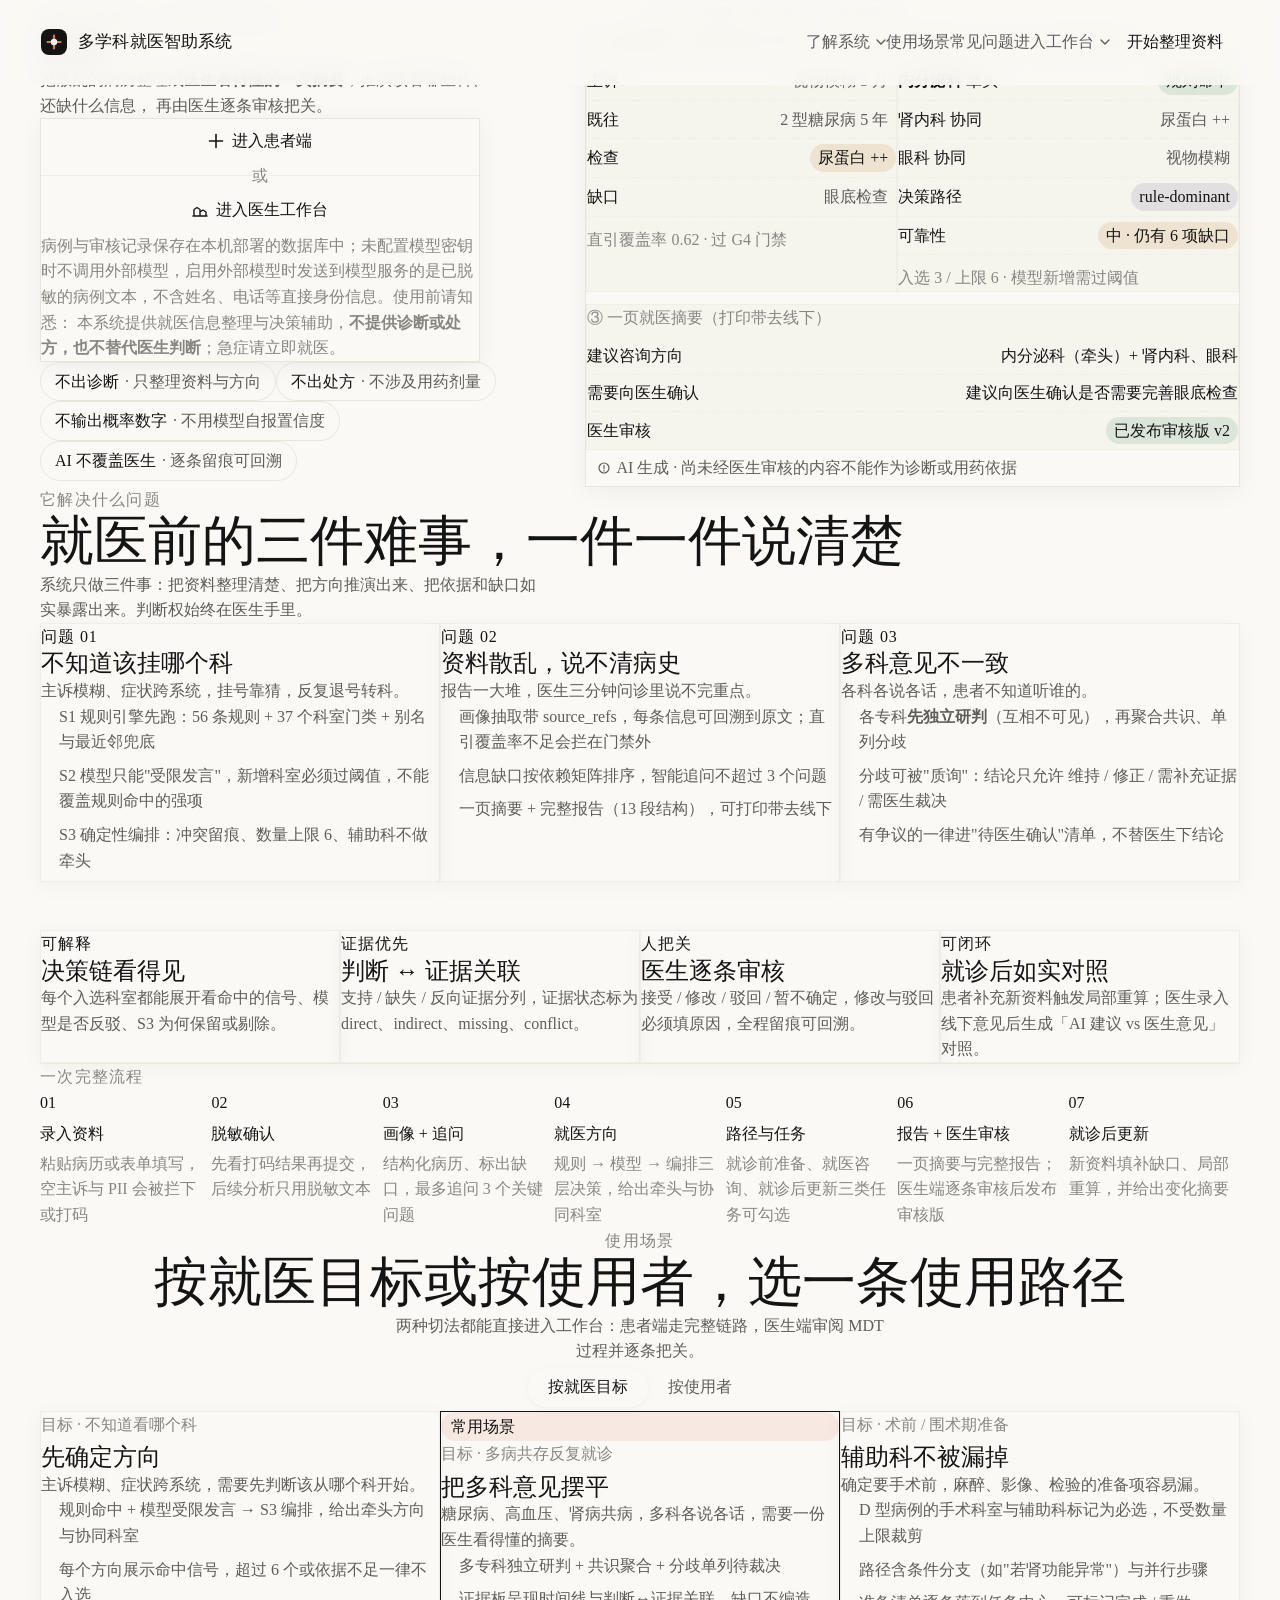
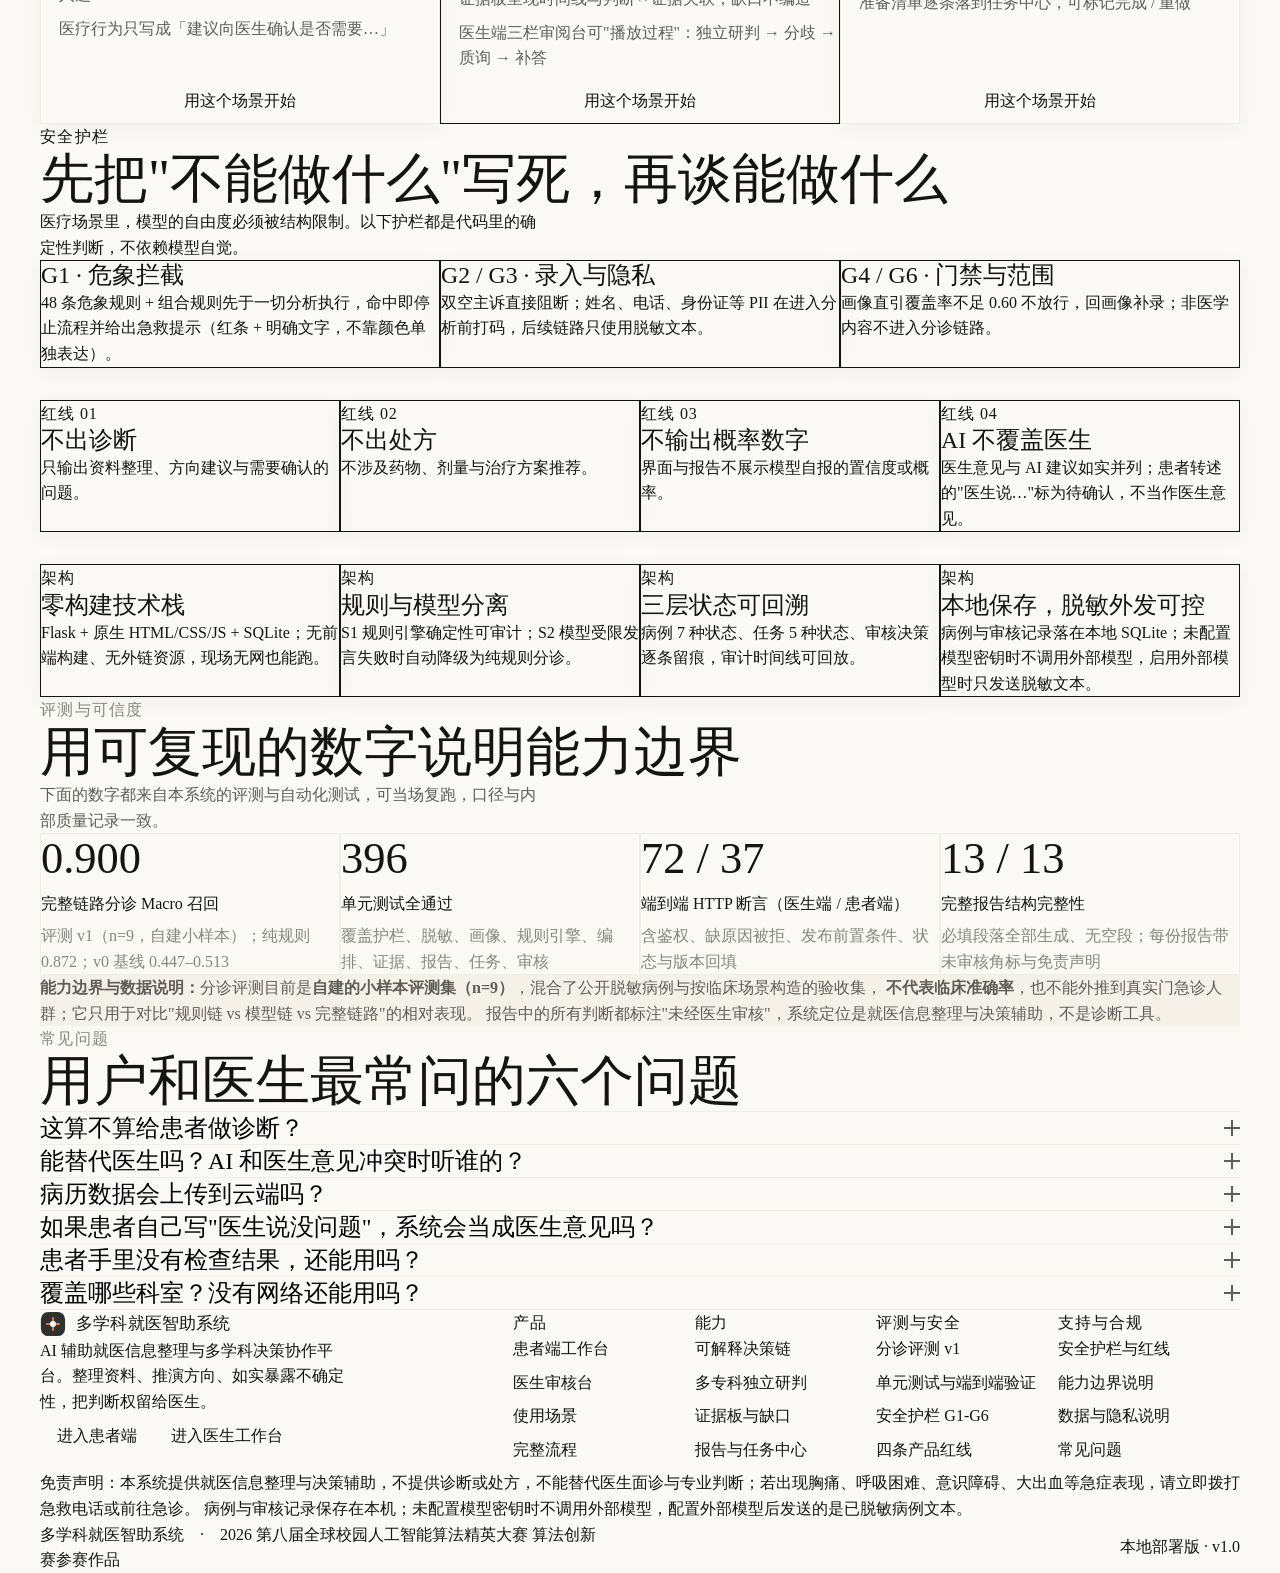
==== backend/templates/home.html @ 7f8d6c5e "feat: converge patient workflow and review UI" ====
<!DOCTYPE html>
<html lang="zh-CN">
<head>
<meta charset="UTF-8">
<meta name="viewport" content="width=device-width, initial-scale=1.0">
<title>多学科就医智助系统 · AI 辅助就医信息整理与多学科决策协作平台</title>
<meta name="description" content="把散乱的病历整理成医生看得懂的一页摘要，推演该看哪些科、还缺什么信息，最后由医生逐条把关。不出诊断、不出处方、不替代医生。">
<link rel="stylesheet" href="/static/css/tokens.css">
<style>
/* ============================================================
   设计 token —— 暖色编辑风（自有实现：字体为系统字体栈、插画为自绘 SVG、零外链资源）
   全部为 computed 值，禁止目测改色；颜色只允许从本表取用
   ============================================================ */
:root{
  /* 首页专用（落地页比工作台用更大的编辑式尺度） */
  --surface:#fff;
  --shadow-sm:0 2px 8px rgba(0,0,0,.04);
  --shadow-md:0 4px 20px rgba(0,0,0,.04);
  --shadow-lg:0 4px 16px rgba(0,0,0,.10);
  --whisper:0 4px 24px rgba(0,0,0,.05);
  --display-2:clamp(32px,22px + 2.5vw,56px);
  --headline-1:clamp(28px,24px + 1.6vw,48px);
  --headline-3:clamp(24px,22px + .7vw,34px);
  --headline-5:clamp(19px,18px + .45vw,24px);
  --nav-h:72px;
  /* 首页独有别名（页面自定义命名） */
  --bg:#faf9f5;
  --surface-2:#f5f4ed;
  --text:#141413;
  --text-2:#5e5d59;
  --text-3:#87867f;
  --border:#f0eee6;
  --border-strong:#e8e6dc;
  --container:1200px;
}

*,*::before,*::after{box-sizing:border-box;}
html{scroll-behavior:smooth;}
body{
  margin:0;background:var(--bg);color:var(--text);
  font-family:var(--font-sans);font-size:var(--body-2);line-height:1.6;
  -webkit-font-smoothing:antialiased;
}
@media (prefers-reduced-motion:reduce){
  html{scroll-behavior:auto;}
  *{animation-duration:.001ms !important;transition-duration:.001ms !important;}
}
a{color:inherit;text-decoration:none;}
h1,h2,h3,h4{font-family:var(--font-display);font-weight:500;margin:0;}
p{margin:0;}
ul{margin:0;padding:0;list-style:none;}
button{font-family:inherit;font-size:inherit;cursor:pointer;}
:focus-visible{outline:2px solid var(--focus-ring);outline-offset:2px;border-radius:var(--br-8);}
.skip{position:absolute;left:-9999px;top:0;background:var(--gray-000);padding:10px 16px;
      border-radius:0 0 var(--br-8) 0;z-index:200;}
.skip:focus{left:0;}
.container{max-width:var(--container);margin:0 auto;padding:0 var(--sp-24);}
.mono{font-family:var(--font-mono);font-variant-numeric:tabular-nums;}
.muted{color:var(--text-2);}
.tiny{font-size:var(--caption);color:var(--text-3);}
.sr{position:absolute;width:1px;height:1px;overflow:hidden;clip:rect(0 0 0 0);white-space:nowrap;}

/* ============================ 滚动揭示 ============================ */
.reveal > *{
  opacity:0;transform:translateY(10px);
  transition:opacity .75s var(--ease-out-power2),transform .75s var(--ease-out-power2);
  transition-delay:calc(var(--reveal-index,0) * .1s);
}
.reveal.revealed > *{opacity:1;transform:none;}
@media (prefers-reduced-motion:reduce){
  .reveal > *{opacity:1;transform:none;transition:none;}
}

/* ============================ 顶栏（固定） ============================ */
.nav{
  position:fixed;top:0;left:0;right:0;z-index:100;
  background:rgba(250,249,245,.92);backdrop-filter:saturate(180%) blur(12px);
  border-bottom:1px solid transparent;transition:border-color .2s,box-shadow .2s;
  animation:navIn 1s var(--ease-out-power2) both;
}
@keyframes navIn{from{opacity:0;transform:translateY(-20px);}to{opacity:1;transform:none;}}
.nav.scrolled{border-bottom-color:var(--border);box-shadow:var(--shadow-sm);}
@media (prefers-reduced-motion:reduce){.nav{animation:none;}}
.nav-inner{display:flex;align-items:center;justify-content:space-between;height:var(--nav-h);gap:var(--sp-24);}
@media (min-width:1200px){:root{--nav-h:84px;}}
.brand{display:flex;align-items:center;gap:10px;flex:0 0 auto;}
.brand svg{display:block;}
.brand .name{font-family:var(--font-display);font-weight:500;font-size:17px;letter-spacing:.01em;white-space:nowrap;}
.nav-right{display:flex;align-items:center;gap:var(--sp-24);}
.nav-links{display:none;align-items:center;gap:var(--sp-24);}
@media (min-width:1000px){.nav-links{display:flex;}}
.nav-link{font-size:var(--body-3);color:var(--text-2);padding:6px 0;background:none;border:0;}
.nav-link:hover{color:var(--text);}
.dd{position:relative;}
.dd-trigger{display:inline-flex;align-items:center;gap:6px;}
.dd-trigger .caret{transition:transform .2s var(--ease-out-power2);}
.dd.open .dd-trigger .caret{transform:rotate(180deg);}
.dd-panel{
  position:absolute;top:calc(100% + 10px);left:50%;translate:-50% 0;
  min-width:320px;background:var(--gray-000);border:1px solid var(--border-strong);
  border-radius:var(--br-16);box-shadow:var(--whisper);padding:var(--sp-16);
  opacity:0;visibility:hidden;transform:translateY(-6px);
  transition:opacity .18s var(--ease-out-power2),transform .18s var(--ease-out-power2),visibility .18s;
}
.dd.open .dd-panel{opacity:1;visibility:visible;transform:none;}
.dd-panel .grp-title{font-size:var(--label);letter-spacing:.06em;text-transform:uppercase;
                     color:var(--text-3);margin-bottom:8px;font-family:var(--font-sans);}
.dd-panel .cols{display:grid;grid-template-columns:1fr;gap:2px;}
.dd-panel a{display:block;padding:8px 10px;border-radius:var(--br-8);font-size:var(--body-3);color:var(--text);}
.dd-panel a:hover{background:var(--gray-100);}
.dd-panel a span{display:block;font-size:var(--caption);color:var(--text-3);margin-top:2px;}
.dd-sep{height:1px;background:var(--border);margin:var(--sp-12) 0;}
.nav-cta{display:none;}
@media (min-width:720px){.nav-cta{display:inline-flex;}}
.burger{display:inline-flex;flex-direction:column;justify-content:center;gap:5px;width:40px;height:40px;
        border:1px solid var(--border-strong);border-radius:var(--br-8);background:var(--gray-000);padding:0 9px;}
@media (min-width:1000px){.burger{display:none;}}
.burger i{display:block;height:1.5px;background:var(--text);border-radius:2px;transition:transform .25s var(--ease-out-power2),opacity .2s;}
.burger[aria-expanded="true"] i:nth-child(1){transform:translateY(6.5px) rotate(45deg);}
.burger[aria-expanded="true"] i:nth-child(2){opacity:0;}
.burger[aria-expanded="true"] i:nth-child(3){transform:translateY(-6.5px) rotate(-45deg);}
.mobile-panel{display:none;background:var(--gray-000);border-bottom:1px solid var(--border-strong);}
.mobile-panel.open{display:block;}
@media (min-width:1000px){.mobile-panel.open{display:none;}}
.mobile-panel .container{padding-top:var(--sp-16);padding-bottom:var(--sp-24);}
.mobile-panel a{display:block;padding:10px 0;border-bottom:1px solid var(--border);font-size:var(--body-3);}
.mobile-panel .banner-note{margin-top:var(--sp-16);}

/* ============================ 按钮 ============================ */
.btn{
  display:inline-flex;align-items:center;justify-content:center;gap:8px;
  min-height:44px;padding:8px 16px;border-radius:var(--br-12);
  border:1px solid transparent;font-size:var(--body-3);font-weight:500;
  transition:background .16s,border-color .16s,transform .16s var(--ease-out-power2);
}
.btn:active{transform:translateY(1px);}
.btn-clay{background:var(--clay);color:var(--gray-050);box-shadow:0 0 0 0 var(--clay),0 0 0 1px var(--clay);}
.btn-clay:hover{background:var(--clay-hover);}
.btn-sand{background:var(--gray-200);color:var(--gray-650);box-shadow:0 0 0 1px var(--gray-300);}
.btn-sand:hover{background:var(--gray-250);}
.btn-white{background:var(--gray-000);color:var(--text);box-shadow:0 0 0 1px var(--gray-300);}
.btn-white:hover{background:var(--gray-100);}
.btn-ghost{background:transparent;color:var(--text-2);border-color:var(--border-strong);}
.btn-ghost:hover{color:var(--text);border-color:var(--gray-300);}
.btn-dark{background:var(--gray-750);color:var(--gray-050);}
.btn-dark:hover{background:var(--gray-700);}
.btn-block{width:100%;}
.btn .ico{width:16px;height:16px;flex:0 0 16px;}

/* ============================ 区块骨架 ============================ */
.section{padding-block:var(--sp-96);}
.section:first-of-type{padding-top:calc(var(--nav-h) + var(--sp-96));}
.section-head{max-width:var(--container);margin:0 auto var(--sp-40);}
.eyebrow{font-family:var(--font-mono);font-size:var(--label);letter-spacing:.08em;
         text-transform:uppercase;color:var(--text-3);margin-bottom:var(--sp-12);}
.h2{font-size:var(--display-2);line-height:1.1;}
.lede{font-size:var(--body-1);color:var(--text-2);max-width:62ch;margin-top:var(--sp-16);}
.theme-dark{background:var(--gray-950);color:var(--gray-050);}
.theme-dark .muted,.theme-dark .lede{color:var(--gray-400);}
.theme-dark .tiny{color:var(--gray-500);}
.theme-dark .eyebrow{color:var(--gray-500);}

/* ============================ Hero ============================ */
.hero{display:grid;gap:var(--sp-48);align-items:center;}
@media (min-width:1000px){.hero{grid-template-columns:minmax(0,5fr) minmax(0,6fr);gap:var(--sp-64);}}
.hero h1{font-size:var(--display-1);line-height:1.1;letter-spacing:-.01em;}
.hero .sub{font-size:var(--body-1);color:var(--text-2);margin-top:var(--sp-24);max-width:56ch;}
.hero-form{margin-top:var(--sp-32);background:var(--gray-000);border:1px solid var(--border-strong);
           border-radius:var(--br-24);padding:var(--sp-24);box-shadow:var(--whisper);max-width:440px;}
.hero-form .or{display:flex;align-items:center;gap:var(--sp-12);color:var(--text-3);
               font-size:var(--caption);margin:var(--sp-12) 0;}
.hero-form .or::before,.hero-form .or::after{content:"";height:1px;background:var(--border);flex:1;}
.hero-form .form-row{display:none;margin-top:var(--sp-12);}
.hero-form .form-row.open{display:block;}
.hero-form .form-row input{
  width:100%;min-height:44px;padding:8px 12px;border:1px solid var(--border-strong);
  border-radius:var(--br-12);font-family:inherit;font-size:var(--body-3);
  background:var(--gray-000);color:var(--text);margin-bottom:8px;
}
.legal{font-size:var(--micro);color:var(--text-3);margin-top:var(--sp-12);line-height:1.6;}
.msg{font-size:var(--caption);margin-top:var(--sp-8);display:none;}
.msg.show{display:block;}
.msg.err{color:var(--danger);}
.msg.ok{color:var(--ok);}
/* Hero 右侧：产品界面预览（自绘，非截图；结构对齐真实界面） */
.preview{
  background:var(--gray-000);border:1px solid var(--border-strong);border-radius:var(--br-32);
  padding:var(--sp-16);box-shadow:var(--whisper);overflow:hidden;
}
.preview .chrome{display:flex;align-items:center;gap:8px;padding-bottom:var(--sp-12);
                 border-bottom:1px solid var(--border);}
.preview .dot{width:9px;height:9px;border-radius:50%;background:var(--gray-200);}
.preview .chrome .t{margin-left:8px;font-size:var(--micro);color:var(--text-3);}
.preview .stage{display:grid;gap:var(--sp-12);padding-top:var(--sp-12);}
@media (min-width:560px){.preview .stage{grid-template-columns:1fr 1.1fr;}}
.pv-card{background:var(--surface-2);border:1px solid var(--border);border-radius:var(--br-12);padding:var(--sp-12);}
.pv-card .ct{font-size:var(--caption);color:var(--text-3);margin-bottom:8px;}
.pv-row{display:flex;align-items:center;justify-content:space-between;gap:8px;
        font-size:var(--caption);padding:5px 0;border-bottom:1px dashed var(--border);}
.pv-row:last-child{border-bottom:0;}
.chip{display:inline-block;padding:1px 8px;border-radius:999px;font-size:var(--micro);
      background:var(--gray-150);color:var(--text-2);white-space:nowrap;}
.chip.ok{background:rgba(46,125,79,.12);color:var(--ok);}
.chip.warn{background:rgba(183,121,31,.14);color:var(--warn);}
.chip.danger{background:rgba(179,64,46,.12);color:var(--danger);}
.chip.info{background:rgba(91,75,138,.12);color:var(--info);}
.chip.clay{background:rgba(217,119,87,.16);color:var(--clay-dark);}
.badge-ai{display:inline-flex;align-items:center;gap:6px;margin-top:var(--sp-12);
          padding:5px 12px;border-radius:999px;background:var(--gray-150);
          color:var(--text-2);font-size:var(--micro);}
/* 信任条 */
.trustbar{margin-top:var(--sp-40);display:flex;flex-wrap:wrap;gap:var(--sp-12);}
.trustbar span{display:inline-flex;align-items:center;gap:6px;font-size:var(--caption);
               color:var(--text-2);background:var(--gray-000);border:1px solid var(--border-strong);
               border-radius:999px;padding:6px 14px;}
.trustbar b{font-weight:500;color:var(--text);}

/* ============================ 卡片网格 ============================ */
.grid{display:grid;gap:var(--sp-16);}
.grid-3{grid-template-columns:1fr;}
.grid-4{grid-template-columns:1fr;}
@media (min-width:768px){.grid-3{grid-template-columns:repeat(3,1fr);}.grid-4{grid-template-columns:repeat(2,1fr);}}
@media (min-width:1100px){.grid-4{grid-template-columns:repeat(4,1fr);}}
.card{background:var(--gray-000);border:1px solid var(--border);border-radius:var(--br-16);
      padding:var(--sp-24);box-shadow:var(--shadow-md);}
.card h3{font-size:var(--headline-5);line-height:1.2;margin-bottom:var(--sp-12);}
.card .kicker{font-family:var(--font-mono);font-size:var(--micro);letter-spacing:.06em;
              color:var(--clay-dark);text-transform:uppercase;margin-bottom:var(--sp-12);}
.card p{color:var(--text-2);font-size:var(--body-3);}
.card .list{margin-top:var(--sp-16);}
.card .list li{position:relative;padding-left:18px;font-size:var(--body-3);color:var(--text-2);margin-bottom:8px;}
.card .list li::before{content:"";position:absolute;left:2px;top:9px;width:5px;height:5px;
                       border-radius:50%;background:var(--gray-400);}
.check li::before{background:var(--ok) !important;}
.theme-dark .card{background:var(--gray-750);border-color:var(--gray-750);color:var(--gray-050);}
.theme-dark .card p,.theme-dark .card .list li{color:var(--gray-400);}
.theme-dark .card h3{color:var(--gray-050);}

/* ============================ 流程条 ============================ */
.flow{margin-top:var(--sp-48);border-top:1px solid var(--border);padding-top:var(--sp-32);}
.flow-line{display:grid;gap:var(--sp-16);grid-template-columns:1fr;}
@media (min-width:768px){.flow-line{grid-template-columns:repeat(4,1fr);}}
@media (min-width:1100px){.flow-line{grid-template-columns:repeat(7,1fr);}}
.flow-step .n{font-family:var(--font-mono);font-size:var(--micro);color:var(--clay-dark);}
.flow-step .t{font-size:var(--body-3);font-weight:500;margin:6px 0 4px;}
.flow-step .d{font-size:var(--caption);color:var(--text-3);}

/* ============================ 标签页 + 卡片（对应套餐区） ============================ */
.tabs-wrap{display:flex;justify-content:center;margin-bottom:var(--sp-32);}
.tablist{position:relative;display:inline-flex;background:var(--gray-150);border-radius:999px;padding:4px;}
.tablist .indicator{
  position:absolute;top:4px;bottom:4px;left:0;width:0;border-radius:999px;background:var(--gray-000);
  box-shadow:var(--shadow-sm);transition:transform .28s var(--ease-out-power2),width .28s var(--ease-out-power2);
  transform:translateX(var(--indicator-x,0));
}
.tablist button{position:relative;z-index:1;border:0;background:transparent;color:var(--text-2);
                padding:9px 20px;border-radius:999px;font-size:var(--body-3);}
.tablist button[aria-selected="true"]{color:var(--text);font-weight:500;}
.tabpanel{display:none;}
.tabpanel.active{display:block;animation:fadeUp .4s var(--ease-out-power2) both;}
@keyframes fadeUp{from{opacity:0;transform:translateY(8px);}to{opacity:1;transform:none;}}
.scene-card{display:flex;flex-direction:column;height:100%;}
.scene-card .who{font-family:var(--font-mono);font-size:var(--micro);color:var(--text-3);margin-bottom:6px;}
.scene-card .pitch{font-size:var(--body-3);color:var(--text-2);margin-bottom:var(--sp-16);}
.scene-card.featured{border-color:var(--clay);box-shadow:0 0 0 1px var(--clay),var(--shadow-md);}
.scene-card .flag{display:inline-block;font-size:var(--micro);color:var(--clay-dark);
                  background:rgba(217,119,87,.12);border-radius:999px;padding:2px 10px;margin-bottom:var(--sp-12);}
.scene-card .cta{margin-top:auto;padding-top:var(--sp-20);}

/* ============================ 评测数字 ============================ */
.metric{background:var(--gray-000);border:1px solid var(--border);border-radius:var(--br-16);
        padding:var(--sp-24);}
.metric .v{font-family:var(--font-display);font-size:var(--headline-1);line-height:1.1;}
.metric .k{font-size:var(--body-3);margin-top:8px;}
.metric .s{font-size:var(--caption);color:var(--text-3);margin-top:6px;}
.honest{margin-top:var(--sp-24);border-left:3px solid var(--warn);background:rgba(183,121,31,.06);
        padding:var(--sp-16);border-radius:0 var(--br-8) var(--br-8) 0;font-size:var(--caption);color:var(--text-2);}

/* ============================ FAQ ============================ */
.faq{max-width:var(--container);margin:0 auto;border-top:1px solid var(--border);}
.faq-item{border-bottom:1px solid var(--border);}
.faq-trigger{width:100%;display:flex;align-items:center;justify-content:space-between;gap:var(--sp-16);
             background:transparent;border:0;padding:var(--sp-24) 0;text-align:left;}
.faq-trigger h3{font-size:var(--headline-5);}
.faq-trigger .plus{position:relative;width:16px;height:16px;flex:0 0 16px;}
.faq-trigger .plus::before,.faq-trigger .plus::after{content:"";position:absolute;background:var(--text-2);
             transition:transform .25s var(--ease-out-power2),opacity .2s;}
.faq-trigger .plus::before{left:0;right:0;top:7px;height:1.5px;}
.faq-trigger .plus::after{top:0;bottom:0;left:7px;width:1.5px;}
.faq-item.open .plus::after{transform:scaleY(0);opacity:0;}
.faq-content{max-width:74ch;color:var(--text-2);font-size:var(--body-3);
             padding-bottom:var(--sp-24);}
.faq-content p+p{margin-top:var(--sp-12);}

/* ============================ 页脚 ============================ */
.footer{background:var(--gray-950);color:var(--gray-050);padding-block:var(--sp-64) var(--sp-32);}
.footer .top{display:grid;gap:var(--sp-32);}
@media (min-width:900px){.footer .top{grid-template-columns:1.3fr 2fr;gap:var(--sp-64);}}
.footer .brand .name{color:var(--gray-050);}
.footer .tagline{color:var(--gray-400);font-size:var(--body-3);margin-top:var(--sp-16);max-width:40ch;}
.footer .enter{display:flex;gap:var(--sp-12);flex-wrap:wrap;margin-top:var(--sp-24);}
.footer .cols{display:grid;gap:var(--sp-24);grid-template-columns:1fr 1fr;}
@media (min-width:700px){.footer .cols{grid-template-columns:repeat(4,1fr);}}
.footer h4{font-family:var(--font-sans);font-size:var(--label);letter-spacing:.06em;text-transform:uppercase;
           color:var(--gray-500);font-weight:500;margin-bottom:var(--sp-12);}
.footer li{margin-bottom:8px;}
.footer li a,.footer li span{font-size:var(--caption);color:var(--gray-400);}
.footer li a:hover{color:var(--gray-050);}
.footer .bottom{margin-top:var(--sp-48);padding-top:var(--sp-24);border-top:1px solid var(--gray-750);
                display:flex;flex-wrap:wrap;gap:var(--sp-16);justify-content:space-between;align-items:center;}
.footer .bottom p{font-size:var(--micro);color:var(--gray-500);max-width:70ch;}
.footer .legal-line{margin-top:var(--sp-12);font-size:var(--micro);color:var(--gray-500);}
</style>
</head>
<body>

<a class="skip" href="#main">跳转到主要内容</a>

<!-- ===================== 顶栏 ===================== -->
<header class="nav" id="nav">
  <div class="container nav-inner">
    <a class="brand" href="#homeHero" aria-label="多学科就医智助系统 首页">
      <svg width="28" height="28" viewBox="0 0 28 28" aria-hidden="true">
        <rect x="1" y="1" width="26" height="26" rx="8" fill="#141413"/>
        <path d="M14 7.5v13M7.5 14h13" stroke="#d97757" stroke-width="2.2" stroke-linecap="round"/>
        <circle cx="14" cy="14" r="3.2" fill="#faf9f5"/>
      </svg>
      <span class="name">多学科就医智助系统</span>
    </a>

    <nav class="nav-right" aria-label="主导航">
      <div class="nav-links">
        <div class="dd" data-dd>
          <button class="nav-link dd-trigger" aria-expanded="false" aria-haspopup="menu">
            了解系统
            <svg class="caret" width="10" height="6" viewBox="0 0 10 6" aria-hidden="true">
              <path d="M1 1l4 4 4-4" fill="none" stroke="currentColor" stroke-width="1.4" stroke-linecap="round"/>
            </svg>
          </button>
          <div class="dd-panel" role="menu">
            <div class="grp-title">能力与流程</div>
            <div class="cols">
              <a href="#capabilities" role="menuitem">它解决什么问题<span>挂号方向、资料整理、多科意见</span></a>
              <a href="#capabilities" role="menuitem">决策链 S1→S2→S3<span>规则优先、模型受限发言、确定性编排</span></a>
              <a href="#flow" role="menuitem">一次完整流程<span>录入 → 追问 → 分诊 → 报告 → 就诊后</span></a>
            </div>
            <div class="dd-sep"></div>
            <div class="grp-title">证据与合规</div>
            <div class="cols">
              <a href="#trust" role="menuitem">安全护栏与红线<span>不出诊断、不出处方、不输出概率数字</span></a>
              <a href="#evidence" role="menuitem">评测与可信度<span>分诊评测 v1、单元测试、端到端验证</span></a>
            </div>
          </div>
        </div>

        <a class="nav-link" href="#scenes">使用场景</a>
        <a class="nav-link" href="#faq">常见问题</a>

        <div class="dd" data-dd>
          <button class="nav-link dd-trigger" aria-expanded="false" aria-haspopup="menu">
            进入工作台
            <svg class="caret" width="10" height="6" viewBox="0 0 10 6" aria-hidden="true">
              <path d="M1 1l4 4 4-4" fill="none" stroke="currentColor" stroke-width="1.4" stroke-linecap="round"/>
            </svg>
          </button>
          <div class="dd-panel" role="menu">
            <div class="cols">
              <a href="#" role="menuitem" onclick="enterAs('patient');return false;">患者端工作台<span>资料整理 · 就医路径 · 就诊后更新</span></a>
              <a href="#" role="menuitem" onclick="enterAs('doctor');return false;">医生审核台<span>病例审核 · 证据审阅 · 报告确认</span></a>
            </div>
          </div>
        </div>
      </div>

      <button class="btn btn-clay nav-cta" onclick="enterAs('patient')">开始整理资料</button>
      <button class="burger" id="burger" aria-expanded="false" aria-controls="mobilePanel" aria-label="打开导航菜单">
        <i></i><i></i><i></i>
      </button>
    </nav>
  </div>

  <!-- 移动端导航面板 -->
  <div class="mobile-panel" id="mobilePanel">
    <div class="container">
      <a href="#capabilities">它解决什么问题</a>
      <a href="#flow">一次完整流程</a>
      <a href="#scenes">使用场景</a>
      <a href="#trust">安全护栏与红线</a>
      <a href="#evidence">评测与可信度</a>
      <a href="#faq">常见问题</a>
      <div style="display:flex;gap:10px;flex-wrap:wrap;margin-top:16px;">
        <button class="btn btn-clay" onclick="enterAs('patient')">进入患者端</button>
        <button class="btn btn-sand" onclick="enterAs('doctor')">进入医生工作台</button>
      </div>
      <p class="legal">本机账号：patient / doctor（密码由部署者配置）。本系统提供就医信息整理与决策辅助，不提供诊断或处方；急症请立即就医。</p>
    </div>
  </div>
</header>

<main id="main">

  <!-- ===================== Hero ===================== -->
  <section class="section" id="homeHero">
    <div class="container hero reveal">
      <div>
        <p class="eyebrow">就医信息整理 · 多学科决策协作</p>
        <h1>整理资料，<br>找对科室</h1>
        <p class="sub">
          把散乱的病历整理成<strong>医生看得懂的一页摘要</strong>，推演该看哪些科、还缺什么信息，
          再由医生逐条审核把关。
        </p>

        <div class="hero-form">
          <button class="btn btn-clay btn-block" onclick="enterAs('patient')">
            <svg class="ico" viewBox="0 0 16 16" aria-hidden="true"><path d="M8 1.5v13M1.5 8h13" stroke="currentColor" stroke-width="1.6" stroke-linecap="round"/></svg>
            进入患者端
          </button>
          <div class="or">或</div>
          <button class="btn btn-sand btn-block" onclick="enterAs('doctor')">
            <svg class="ico" viewBox="0 0 16 16" aria-hidden="true"><path d="M2 13V6.5l3-2 3 2V13M8 13V9l3-2 3 2v4M1 13h14" fill="none" stroke="currentColor" stroke-width="1.4" stroke-linecap="round"/></svg>
            进入医生工作台
          </button>
          <p class="legal">
            病例与审核记录保存在本机部署的数据库中；未配置模型密钥时不调用外部模型，启用外部模型时发送到模型服务的是已脱敏的病例文本，不含姓名、电话等直接身份信息。使用前请知悉：
            本系统提供就医信息整理与决策辅助，<strong>不提供诊断或处方，也不替代医生判断</strong>；急症请立即就医。
          </p>
        </div>

        <div class="trustbar">
          <span><b>不出诊断</b> · 只整理资料与方向</span>
          <span><b>不出处方</b> · 不涉及用药剂量</span>
          <span><b>不输出概率数字</b> · 不用模型自报置信度</span>
          <span><b>AI 不覆盖医生</b> · 逐条留痕可回溯</span>
        </div>
      </div>

      <!-- 产品界面预览（自绘示意，结构对齐真实页面：画像 → 分诊 → 摘要） -->
      <div class="preview" role="img"
           aria-label="产品界面预览示意：病例画像卡、分诊结果卡与一页就医摘要">
        <div class="chrome">
          <span class="dot"></span><span class="dot"></span><span class="dot"></span>
          <span class="t mono">patient / 病例 C7F2A9C4 · 行为类型 B</span>
        </div>
        <div class="stage">
          <div class="pv-card">
            <div class="ct">① 病例画像（每条带原文出处）</div>
            <div class="pv-row"><span>主诉</span><span class="chip">视物模糊 3 月</span></div>
            <div class="pv-row"><span>既往</span><span class="chip">2 型糖尿病 5 年</span></div>
            <div class="pv-row"><span>检查</span><span class="chip warn">尿蛋白 ++</span></div>
            <div class="pv-row"><span>缺口</span><span class="chip">眼底检查</span></div>
            <div class="ct" style="margin:10px 0 0;">直引覆盖率 0.62 · 过 G4 门禁</div>
          </div>
          <div class="pv-card">
            <div class="ct">② 就医方向（每个方向都有依据）</div>
            <div class="pv-row"><span><b>内分泌科</b> 牵头</span><span class="chip ok">规则命中</span></div>
            <div class="pv-row"><span>肾内科 协同</span><span class="chip">尿蛋白 ++</span></div>
            <div class="pv-row"><span>眼科 协同</span><span class="chip">视物模糊</span></div>
            <div class="pv-row"><span>决策路径</span><span class="chip info">rule-dominant</span></div>
            <div class="pv-row"><span>可靠性</span><span class="chip warn">中 · 仍有 6 项缺口</span></div>
            <div class="ct" style="margin:10px 0 0;">入选 3 / 上限 6 · 模型新增需过阈值</div>
          </div>
        </div>
        <div class="pv-card" style="margin-top:12px;">
          <div class="ct">③ 一页就医摘要（打印带去线下）</div>
          <div class="pv-row"><span>建议咨询方向</span><span>内分泌科（牵头）+ 肾内科、眼科</span></div>
          <div class="pv-row"><span>需要向医生确认</span><span>建议向医生确认是否需要完善眼底检查</span></div>
          <div class="pv-row"><span>医生审核</span><span class="chip ok">已发布审核版 v2</span></div>
        </div>
        <span class="badge-ai">
          <svg width="12" height="12" viewBox="0 0 12 12" aria-hidden="true"><circle cx="6" cy="6" r="5" fill="none" stroke="currentColor" stroke-width="1.2"/><path d="M6 3.4v3.2M6 8.4v.6" stroke="currentColor" stroke-width="1.2" stroke-linecap="round"/></svg>
          AI 生成 · 尚未经医生审核的内容不能作为诊断或用药依据
        </span>
      </div>
    </div>
  </section>

  <!-- ===================== 能力（问题 → 做法）+ 流程 ===================== -->
  <section class="section" id="capabilities" style="background:var(--gray-100);">
    <div class="container">
      <div class="section-head reveal">
        <p class="eyebrow">它解决什么问题</p>
        <h2 class="h2">就医前的三件难事，一件一件说清楚</h2>
        <p class="lede">系统只做三件事：把资料整理清楚、把方向推演出来、把依据和缺口如实暴露出来。判断权始终在医生手里。</p>
      </div>

      <div class="grid grid-3 reveal">
        <div class="card">
          <div class="kicker">问题 01</div>
          <h3>不知道该挂哪个科</h3>
          <p>主诉模糊、症状跨系统，挂号靠猜，反复退号转科。</p>
          <ul class="list">
            <li>S1 规则引擎先跑：56 条规则 + 37 个科室门类 + 别名与最近邻兜底</li>
            <li>S2 模型只能"受限发言"，新增科室必须过阈值，不能覆盖规则命中的强项</li>
            <li>S3 确定性编排：冲突留痕、数量上限 6、辅助科不做牵头</li>
          </ul>
        </div>
        <div class="card">
          <div class="kicker">问题 02</div>
          <h3>资料散乱，说不清病史</h3>
          <p>报告一大堆，医生三分钟问诊里说不完重点。</p>
          <ul class="list">
            <li>画像抽取带 source_refs，每条信息可回溯到原文；直引覆盖率不足会拦在门禁外</li>
            <li>信息缺口按依赖矩阵排序，智能追问不超过 3 个问题</li>
            <li>一页摘要 + 完整报告（13 段结构），可打印带去线下</li>
          </ul>
        </div>
        <div class="card">
          <div class="kicker">问题 03</div>
          <h3>多科意见不一致</h3>
          <p>各科各说各话，患者不知道听谁的。</p>
          <ul class="list">
            <li>各专科<strong>先独立研判</strong>（互相不可见），再聚合共识、单列分歧</li>
            <li>分歧可被"质询"：结论只允许 维持 / 修正 / 需补充证据 / 需医生裁决</li>
            <li>有争议的一律进"待医生确认"清单，不替医生下结论</li>
          </ul>
        </div>
      </div>

      <div class="grid grid-4 reveal" style="margin-top:48px;">
        <div class="card">
          <div class="kicker">可解释</div>
          <h3>决策链看得见</h3>
          <p>每个入选科室都能展开看命中的信号、模型是否反驳、S3 为何保留或剔除。</p>
        </div>
        <div class="card">
          <div class="kicker">证据优先</div>
          <h3>判断 ↔ 证据关联</h3>
          <p>支持 / 缺失 / 反向证据分列，证据状态标为 direct、indirect、missing、conflict。</p>
        </div>
        <div class="card">
          <div class="kicker">人把关</div>
          <h3>医生逐条审核</h3>
          <p>接受 / 修改 / 驳回 / 暂不确定，修改与驳回必须填原因，全程留痕可回溯。</p>
        </div>
        <div class="card">
          <div class="kicker">可闭环</div>
          <h3>就诊后如实对照</h3>
          <p>患者补充新资料触发局部重算；医生录入线下意见后生成「AI 建议 vs 医生意见」对照。</p>
        </div>
      </div>

      <div class="flow reveal" id="flow">
        <p class="eyebrow">一次完整流程</p>
        <div class="flow-line">
          <div class="flow-step"><div class="n">01</div><div class="t">录入资料</div><div class="d">粘贴病历或表单填写，空主诉与 PII 会被拦下或打码</div></div>
          <div class="flow-step"><div class="n">02</div><div class="t">脱敏确认</div><div class="d">先看打码结果再提交，后续分析只用脱敏文本</div></div>
          <div class="flow-step"><div class="n">03</div><div class="t">画像 + 追问</div><div class="d">结构化病历、标出缺口，最多追问 3 个关键问题</div></div>
          <div class="flow-step"><div class="n">04</div><div class="t">就医方向</div><div class="d">规则 → 模型 → 编排三层决策，给出牵头与协同科室</div></div>
          <div class="flow-step"><div class="n">05</div><div class="t">路径与任务</div><div class="d">就诊前准备、就医咨询、就诊后更新三类任务可勾选</div></div>
          <div class="flow-step"><div class="n">06</div><div class="t">报告 + 医生审核</div><div class="d">一页摘要与完整报告；医生端逐条审核后发布审核版</div></div>
          <div class="flow-step"><div class="n">07</div><div class="t">就诊后更新</div><div class="d">新资料填补缺口、局部重算，并给出变化摘要</div></div>
        </div>
      </div>
    </div>
  </section>

  <!-- ===================== 使用场景（标签页 + 卡片） ===================== -->
  <section class="section" id="scenes">
    <div class="container">
      <div class="section-head reveal" style="text-align:center;">
        <p class="eyebrow">使用场景</p>
        <h2 class="h2">按就医目标或按使用者，选一条使用路径</h2>
        <p class="lede" style="margin-left:auto;margin-right:auto;">
          两种切法都能直接进入工作台：患者端走完整链路，医生端审阅 MDT 过程并逐条把关。
        </p>
      </div>

      <div class="tabs-wrap reveal">
        <div class="tablist" role="tablist" aria-label="场景分类">
          <span class="indicator" aria-hidden="true"></span>
          <button role="tab" id="tab-goal" aria-controls="panel-goal" aria-selected="true">按就医目标</button>
          <button role="tab" id="tab-user" aria-controls="panel-user" aria-selected="false">按使用者</button>
        </div>
      </div>

      <div class="tabpanel active reveal" role="tabpanel" id="panel-goal" aria-labelledby="tab-goal">
        <div class="grid grid-3">
          <div class="card scene-card">
            <div class="who">目标 · 不知道看哪个科</div>
            <h3>先确定方向</h3>
            <p class="pitch">主诉模糊、症状跨系统，需要先判断该从哪个科开始。</p>
            <ul class="list">
              <li>规则命中 + 模型受限发言 → S3 编排，给出牵头方向与协同科室</li>
              <li>每个方向展示命中信号，超过 6 个或依据不足一律不入选</li>
              <li>医疗行为只写成「建议向医生确认是否需要…」</li>
            </ul>
            <div class="cta"><button class="btn btn-sand btn-block" onclick="enterAs('patient')">用这个场景开始</button></div>
          </div>
          <div class="card scene-card featured">
            <span class="flag">常用场景</span>
            <div class="who">目标 · 多病共存反复就诊</div>
            <h3>把多科意见摆平</h3>
            <p class="pitch">糖尿病、高血压、肾病共病，多科各说各话，需要一份医生看得懂的摘要。</p>
            <ul class="list">
              <li>多专科独立研判 + 共识聚合 + 分歧单列待裁决</li>
              <li>证据板呈现时间线与判断↔证据关联，缺口不编造</li>
              <li>医生端三栏审阅台可"播放过程"：独立研判 → 分歧 → 质询 → 补答</li>
            </ul>
            <div class="cta"><button class="btn btn-clay btn-block" onclick="enterAs('patient')">用这个场景开始</button></div>
          </div>
          <div class="card scene-card">
            <div class="who">目标 · 术前 / 围术期准备</div>
            <h3>辅助科不被漏掉</h3>
            <p class="pitch">确定要手术前，麻醉、影像、检验的准备项容易漏。</p>
            <ul class="list">
              <li>D 型病例的手术科室与辅助科标记为必选，不受数量上限裁剪</li>
              <li>路径含条件分支（如"若肾功能异常"）与并行步骤</li>
              <li>准备清单逐条落到任务中心，可标记完成 / 重做</li>
            </ul>
            <div class="cta"><button class="btn btn-sand btn-block" onclick="enterAs('patient')">用这个场景开始</button></div>
          </div>
        </div>
      </div>

      <div class="tabpanel" role="tabpanel" id="panel-user" aria-labelledby="tab-user">
        <div class="grid grid-3">
          <div class="card scene-card">
            <div class="who">使用者 · 患者 / 家属</div>
            <h3>患者端工作台</h3>
            <p class="pitch">从录入资料到就诊后随访，一条线走完，不用来回切系统。</p>
            <ul class="list check">
              <li>录入与脱敏预览、画像确认、智能追问</li>
              <li>就医方向、路径与任务中心（可勾选状态）</li>
              <li>多学科分析摘要、一页摘要与完整报告（可打印）</li>
              <li>就诊后资料更新 + 变化摘要</li>
            </ul>
            <div class="cta"><button class="btn btn-clay btn-block" onclick="enterAs('patient')">进入患者端</button></div>
          </div>
          <div class="card scene-card featured">
            <span class="flag">核心屏</span>
            <div class="who">使用者 · 医生 / 审核人</div>
            <h3>医生工作台</h3>
            <p class="pitch">先看分诊依据与证据，再逐条把 AI 的结论过一遍。</p>
            <ul class="list check">
              <li>病例列表（待审优先）与病例总览（出处可查）</li>
              <li>分诊依据三线流水线（规则 → 模型 → 编排）与证据板</li>
              <li>多学科审阅台：独立研判 → 分歧 → 质询 → 补答，可一键播放过程</li>
              <li>逐条审核与审核版发布、审核记录与版本回溯</li>
            </ul>
            <div class="cta"><button class="btn btn-clay btn-block" onclick="enterAs('doctor')">进入医生审核台</button></div>
          </div>
          <div class="card scene-card">
            <div class="who">使用者 · 机构 / 质量与合规</div>
            <h3>质量与可复核</h3>
            <p class="pitch">判断依据、审核痕迹与质量指标全程可查、可复核。</p>
            <ul class="list check">
              <li>分诊评测：规则链 / 模型链 / 完整链路三方法对比可复现</li>
              <li>报告结构完整性 13 / 13，无空段、无占位</li>
              <li>端到端回归覆盖患者端与医生端全流程</li>
              <li>审计时间线可回溯每一次判断与审核操作</li>
            </ul>
            <div class="cta"><a class="btn btn-sand btn-block" href="#evidence">查看质量指标</a></div>
          </div>
        </div>
      </div>
    </div>
  </section>

  <!-- ===================== 安全护栏与红线（深色段） ===================== -->
  <section class="section theme-dark" id="trust">
    <div class="container">
      <div class="section-head reveal">
        <p class="eyebrow">安全护栏</p>
        <h2 class="h2">先把"不能做什么"写死，再谈能做什么</h2>
        <p class="lede">医疗场景里，模型的自由度必须被结构限制。以下护栏都是代码里的确定性判断，不依赖模型自觉。</p>
      </div>

      <div class="grid grid-3 reveal">
        <div class="card">
          <h3>G1 · 危象拦截</h3>
          <p>48 条危象规则 + 组合规则先于一切分析执行，命中即停止流程并给出急救提示（红条 + 明确文字，不靠颜色单独表达）。</p>
        </div>
        <div class="card">
          <h3>G2 / G3 · 录入与隐私</h3>
          <p>双空主诉直接阻断；姓名、电话、身份证等 PII 在进入分析前打码，后续链路只使用脱敏文本。</p>
        </div>
        <div class="card">
          <h3>G4 / G6 · 门禁与范围</h3>
          <p>画像直引覆盖率不足 0.60 不放行，回画像补录；非医学内容不进入分诊链路。</p>
        </div>
      </div>

      <div class="grid grid-4 reveal" style="margin-top:32px;">
        <div class="card">
          <div class="kicker" style="color:var(--clay);">红线 01</div>
          <h3>不出诊断</h3>
          <p>只输出资料整理、方向建议与需要确认的问题。</p>
        </div>
        <div class="card">
          <div class="kicker" style="color:var(--clay);">红线 02</div>
          <h3>不出处方</h3>
          <p>不涉及药物、剂量与治疗方案推荐。</p>
        </div>
        <div class="card">
          <div class="kicker" style="color:var(--clay);">红线 03</div>
          <h3>不输出概率数字</h3>
          <p>界面与报告不展示模型自报的置信度或概率。</p>
        </div>
        <div class="card">
          <div class="kicker" style="color:var(--clay);">红线 04</div>
          <h3>AI 不覆盖医生</h3>
          <p>医生意见与 AI 建议如实并列；患者转述的"医生说…"标为待确认，不当作医生意见。</p>
        </div>
      </div>

      <div class="grid grid-4 reveal" style="margin-top:32px;">
        <div class="card">
          <div class="kicker" style="color:var(--gray-500);">架构</div>
          <h3>零构建技术栈</h3>
          <p>Flask + 原生 HTML/CSS/JS + SQLite；无前端构建、无外链资源，现场无网也能跑。</p>
        </div>
        <div class="card">
          <div class="kicker" style="color:var(--gray-500);">架构</div>
          <h3>规则与模型分离</h3>
          <p>S1 规则引擎确定性可审计；S2 模型受限发言失败时自动降级为纯规则分诊。</p>
        </div>
        <div class="card">
          <div class="kicker" style="color:var(--gray-500);">架构</div>
          <h3>三层状态可回溯</h3>
          <p>病例 7 种状态、任务 5 种状态、审核决策逐条留痕，审计时间线可回放。</p>
        </div>
        <div class="card">
          <div class="kicker" style="color:var(--gray-500);">架构</div>
          <h3>本地保存，脱敏外发可控</h3>
          <p>病例与审核记录落在本地 SQLite；未配置模型密钥时不调用外部模型，启用外部模型时只发送脱敏文本。</p>
        </div>
      </div>
    </div>
  </section>

  <!-- ===================== 评测与可信度 ===================== -->
  <section class="section" id="evidence">
    <div class="container">
      <div class="section-head reveal">
        <p class="eyebrow">评测与可信度</p>
        <h2 class="h2">用可复现的数字说明能力边界</h2>
        <p class="lede">下面的数字都来自本系统的评测与自动化测试，可当场复跑，口径与内部质量记录一致。</p>
      </div>

      <div class="grid grid-4 reveal">
        <div class="metric">
          <div class="v">0.900</div>
          <div class="k">完整链路分诊 Macro 召回</div>
          <div class="s">评测 v1（n=9，自建小样本）；纯规则 0.872；v0 基线 0.447–0.513</div>
        </div>
        <div class="metric">
          <div class="v">396</div>
          <div class="k">单元测试全通过</div>
          <div class="s">覆盖护栏、脱敏、画像、规则引擎、编排、证据、报告、任务、审核</div>
        </div>
        <div class="metric">
          <div class="v">72 / 37</div>
          <div class="k">端到端 HTTP 断言（医生端 / 患者端）</div>
          <div class="s">含鉴权、缺原因被拒、发布前置条件、状态与版本回填</div>
        </div>
        <div class="metric">
          <div class="v">13 / 13</div>
          <div class="k">完整报告结构完整性</div>
          <div class="s">必填段落全部生成、无空段；每份报告带未审核角标与免责声明</div>
        </div>
      </div>

      <div class="honest">
        <strong>能力边界与数据说明：</strong>分诊评测目前是<strong>自建的小样本评测集（n=9）</strong>，混合了公开脱敏病例与按临床场景构造的验收集，
        <strong>不代表临床准确率</strong>，也不能外推到真实门急诊人群；它只用于对比"规则链 vs 模型链 vs 完整链路"的相对表现。
        报告中的所有判断都标注"未经医生审核"，系统定位是就医信息整理与决策辅助，不是诊断工具。
      </div>
    </div>
  </section>

  <!-- ===================== FAQ ===================== -->
  <section class="section" id="faq" style="background:var(--gray-100);">
    <div class="container">
      <div class="section-head reveal">
        <p class="eyebrow">常见问题</p>
        <h2 class="h2">用户和医生最常问的六个问题</h2>
      </div>

      <div class="faq reveal">
        <div class="faq-item">
          <button class="faq-trigger" aria-expanded="false">
            <h3>这算不算给患者做诊断？</h3><span class="plus" aria-hidden="true"></span>
          </button>
          <div class="faq-content" hidden>
            <p>不算，也不能。系统输出的是<strong>资料整理结果、就医方向建议与需要向医生确认的问题</strong>：它不会给出疾病名称结论、不会推荐药物或剂量，
              界面上也不会出现概率或置信度数字。所有报告都带"AI 生成 · 尚未经医生审核"角标与免责声明。</p>
          </div>
        </div>
        <div class="faq-item">
          <button class="faq-trigger" aria-expanded="false">
            <h3>能替代医生吗？AI 和医生意见冲突时听谁的？</h3><span class="plus" aria-hidden="true"></span>
          </button>
          <div class="faq-content" hidden>
            <p>不能替代。系统在流程上把医生放在最后一道：每条 AI 结论都要医生<strong>接受 / 修改 / 驳回 / 暂不确定</strong>，修改与驳回必须填写原因。
              就诊后录入线下真实医生意见时，系统会生成「AI 建议 vs 医生意见」对照，一致与差异都如实并列——AI 绝不覆盖医生判断。</p>
          </div>
        </div>
        <div class="faq-item">
          <button class="faq-trigger" aria-expanded="false">
            <h3>病历数据会上传到云端吗？</h3><span class="plus" aria-hidden="true"></span>
          </button>
          <div class="faq-content" hidden>
            <p>病例、审核记录、状态流转都保存在<strong>本地 SQLite</strong>；进入分析前的文本先做脱敏（姓名、电话、证件号等打码），
              发送给模型的内容是脱敏后的文本，不含身份信息。服务默认只监听本机（127.0.0.1）。</p>
          </div>
        </div>
        <div class="faq-item">
          <button class="faq-trigger" aria-expanded="false">
            <h3>如果患者自己写"医生说没问题"，系统会当成医生意见吗？</h3><span class="plus" aria-hidden="true"></span>
          </button>
          <div class="faq-content" hidden>
            <p>不会。患者转述的内容会被单独列为<strong>"患者转述（尚未经医生端确认）"</strong>，不会被采信为医生确认意见，也不会进入"AI 与医生一致"的对照列表；
              只有医生端以"医生上传"来源录入的意见才算医生意见。这是我们在产品里写死的红线之一。</p>
          </div>
        </div>
        <div class="faq-item">
          <button class="faq-trigger" aria-expanded="false">
            <h3>患者手里没有检查结果，还能用吗？</h3><span class="plus" aria-hidden="true"></span>
          </button>
          <div class="faq-content" hidden>
            <p>能用，只是结论会更保守。系统会把缺失项作为<strong>信息缺口</strong>如实列出（而不是编造），并据此降低结果可靠性等级、说明降级原因；
              多次追问不超过 3 个最关键的问题。缺什么、为什么结论不够确定，患者和医生都能一眼看到。</p>
          </div>
        </div>
        <div class="faq-item">
          <button class="faq-trigger" aria-expanded="false">
            <h3>覆盖哪些科室？没有网络还能用吗？</h3><span class="plus" aria-hidden="true"></span>
          </button>
          <div class="faq-content" hidden>
            <p>科室域覆盖 <strong>37 个门类</strong>（内科 13 / 外科 8 / 临床专科 10 / 辅助 6），并带 61 条别名与 14 条最近邻映射，
              写"心内科""内分泌"这类简称也能识别；超出范围的表述会被标为未识别而不会硬猜。</p>
            <p>支持离线运行：技术栈是 Flask + 原生前端 + SQLite，零外链资源、零构建步骤。未配置模型密钥时，S2 模型层自动降级，
              系统仍可用纯规则引擎完成分诊与报告链路（界面会如实提示模型未生效）。</p>
          </div>
        </div>
      </div>
    </div>
  </section>
</main>

<!-- ===================== 页脚 ===================== -->
<footer class="footer">
  <div class="container">
    <div class="top">
      <div>
        <div class="brand">
          <svg width="26" height="26" viewBox="0 0 28 28" aria-hidden="true">
            <rect x="1" y="1" width="26" height="26" rx="8" fill="#30302e"/>
            <path d="M14 7.5v13M7.5 14h13" stroke="#d97757" stroke-width="2.2" stroke-linecap="round"/>
            <circle cx="14" cy="14" r="3.2" fill="#faf9f5"/>
          </svg>
          <span class="name">多学科就医智助系统</span>
        </div>
        <p class="tagline">AI 辅助就医信息整理与多学科决策协作平台。整理资料、推演方向、如实暴露不确定性，把判断权留给医生。</p>
        <div class="enter">
          <button class="btn btn-clay" onclick="enterAs('patient')">进入患者端</button>
          <button class="btn btn-dark" onclick="enterAs('doctor')">进入医生工作台</button>
        </div>
      </div>
      <div class="cols">
        <div>
          <h4>产品</h4>
          <ul>
            <li><a href="#" onclick="enterAs('patient');return false;">患者端工作台</a></li>
            <li><a href="#" onclick="enterAs('doctor');return false;">医生审核台</a></li>
            <li><a href="#scenes">使用场景</a></li>
            <li><a href="#flow">完整流程</a></li>
          </ul>
        </div>
        <div>
          <h4>能力</h4>
          <ul>
            <li><a href="#capabilities">可解释决策链</a></li>
            <li><a href="#capabilities">多专科独立研判</a></li>
            <li><a href="#capabilities">证据板与缺口</a></li>
            <li><a href="#capabilities">报告与任务中心</a></li>
          </ul>
        </div>
        <div>
          <h4>评测与安全</h4>
          <ul>
            <li><a href="#evidence">分诊评测 v1</a></li>
            <li><a href="#evidence">单元测试与端到端验证</a></li>
            <li><a href="#trust">安全护栏 G1-G6</a></li>
            <li><a href="#trust">四条产品红线</a></li>
          </ul>
        </div>
        <div>
          <h4>支持与合规</h4>
          <ul>
            <li><a href="#trust">安全护栏与红线</a></li>
            <li><a href="#evidence">能力边界说明</a></li>
            <li><a href="#faq">数据与隐私说明</a></li>
            <li><a href="#faq">常见问题</a></li>
          </ul>
        </div>
      </div>
    </div>

    <p class="legal-line">
      免责声明：本系统提供就医信息整理与决策辅助，不提供诊断或处方，不能替代医生面诊与专业判断；若出现胸痛、呼吸困难、意识障碍、大出血等急症表现，请立即拨打急救电话或前往急诊。
      病例与审核记录保存在本机；未配置模型密钥时不调用外部模型，配置外部模型后发送的是已脱敏病例文本。
    </p>

    <div class="bottom">
      <p>多学科就医智助系统　·　2026 第八届全球校园人工智能算法精英大赛 算法创新赛参赛作品</p>
      <p class="mono">本地部署版 · v1.0</p>
    </div>
  </div>
</footer>

<script>
/* ============================================================
   交互 shim（零依赖原生 JS）
   1) 滚动揭示  2) 顶栏下拉  3) FAQ 手风琴  4) 场景标签页
   5) 移动端菜单 6) 一键登录（跨页保持会话）
   ============================================================ */
(function () {
  'use strict';

  /* ---------- 1. 滚动揭示（IntersectionObserver + 4s 安全网） ---------- */
  var revealEls = [].slice.call(document.querySelectorAll('.reveal'));
  revealEls.forEach(function (el) {
    [].slice.call(el.children).forEach(function (child, i) {
      child.style.setProperty('--reveal-index', i);
    });
  });
  function reveal(el) { el.classList.add('revealed'); }
  if ('IntersectionObserver' in window) {
    var io = new IntersectionObserver(function (entries) {
      entries.forEach(function (e) {
        if (e.isIntersecting) { reveal(e.target); io.unobserve(e.target); }
      });
    }, { rootMargin: '0px 0px -8% 0px', threshold: 0.01 });
    revealEls.forEach(function (el) { io.observe(el); });
    setTimeout(function () { revealEls.forEach(reveal); }, 4000);   // 安全网：不让内容永久隐藏
    window.addEventListener('load', function () {
      revealEls.forEach(function (el) {
        var r = el.getBoundingClientRect();
        if (r.top < window.innerHeight && r.bottom > 0) reveal(el);
      });
    });
  } else {
    revealEls.forEach(reveal);
  }

  /* ---------- 2. 顶栏下拉（hover + click + Esc + 点击外部关闭） ---------- */
  var dds = [].slice.call(document.querySelectorAll('[data-dd]'));
  function setDd(dd, open) {
    var trigger = dd.querySelector('.dd-trigger');
    if (trigger) trigger.setAttribute('aria-expanded', open ? 'true' : 'false');
    dd.classList.toggle('open', open);
  }
  function closeAllDd(except) { dds.forEach(function (dd) { if (dd !== except) setDd(dd, false); }); }
  dds.forEach(function (dd) {
    var trigger = dd.querySelector('.dd-trigger');
    if (!trigger) return;
    var timer = null;
    dd.addEventListener('mouseenter', function () { clearTimeout(timer); closeAllDd(dd); setDd(dd, true); });
    dd.addEventListener('mouseleave', function () {
      clearTimeout(timer); timer = setTimeout(function () { setDd(dd, false); }, 120);
    });
    trigger.addEventListener('click', function (ev) {
      ev.preventDefault();
      var open = trigger.getAttribute('aria-expanded') === 'true';
      closeAllDd(dd); setDd(dd, !open);
    });
  });
  document.addEventListener('click', function (ev) {
    if (!ev.target.closest('[data-dd]')) closeAllDd(null);
  });
  document.addEventListener('keydown', function (ev) {
    if (ev.key === 'Escape') { closeAllDd(null); closeMobile(); }
  });

  /* ---------- 3. FAQ 手风琴 ---------- */
  [].slice.call(document.querySelectorAll('.faq-item')).forEach(function (item) {
    var trigger = item.querySelector('.faq-trigger');
    var panel = item.querySelector('.faq-content');
    if (!trigger || !panel) return;
    trigger.addEventListener('click', function () {
      var open = trigger.getAttribute('aria-expanded') === 'true';
      trigger.setAttribute('aria-expanded', open ? 'false' : 'true');
      item.classList.toggle('open', !open);
      if (open) panel.setAttribute('hidden', ''); else panel.removeAttribute('hidden');
    });
  });

  /* ---------- 4. 场景标签页（滑块指示器） ---------- */
  function positionIndicator(tablist) {
    var indicator = tablist.querySelector('.indicator');
    var active = tablist.querySelector('[role="tab"][aria-selected="true"]');
    if (!indicator || !active) return;
    indicator.style.setProperty('--indicator-x', active.offsetLeft + 'px');
    indicator.style.width = active.offsetWidth + 'px';
  }
  [].slice.call(document.querySelectorAll('[role="tablist"]')).forEach(function (tablist) {
    var tabs = [].slice.call(tablist.querySelectorAll('[role="tab"]'));
    function select(tab) {
      tabs.forEach(function (t) {
        var on = t === tab;
        t.setAttribute('aria-selected', on ? 'true' : 'false');
        var panel = document.getElementById(t.getAttribute('aria-controls'));
        if (panel) panel.classList.toggle('active', on);
      });
      positionIndicator(tablist);
    }
    tabs.forEach(function (tab) {
      tab.addEventListener('click', function () { select(tab); });
      tab.addEventListener('keydown', function (ev) {
        if (ev.key !== 'ArrowRight' && ev.key !== 'ArrowLeft') return;
        ev.preventDefault();
        var i = tabs.indexOf(tab);
        var next = tabs[(i + (ev.key === 'ArrowRight' ? 1 : tabs.length - 1)) % tabs.length];
        next.focus(); select(next);
      });
    });
    positionIndicator(tablist);
    window.addEventListener('resize', function () { positionIndicator(tablist); });
  });

  /* ---------- 5. 移动端菜单 + 顶栏滚动态 ---------- */
  var burger = document.getElementById('burger');
  var panel = document.getElementById('mobilePanel');
  function closeMobile() {
    if (!burger || !panel) return;
    burger.setAttribute('aria-expanded', 'false');
    panel.classList.remove('open');
  }
  if (burger && panel) {
    burger.addEventListener('click', function () {
      var open = burger.getAttribute('aria-expanded') !== 'true';
      burger.setAttribute('aria-expanded', open ? 'true' : 'false');
      panel.classList.toggle('open', open);
    });
    [].slice.call(panel.querySelectorAll('a')).forEach(function (a) {
      a.addEventListener('click', closeMobile);
    });
  }
  var nav = document.getElementById('nav');
  function onScroll() { if (nav) nav.classList.toggle('scrolled', window.scrollY > 8); }
  window.addEventListener('scroll', onScroll, { passive: true });
  onScroll();

})();

/* ============================================================
   角色入口
   ============================================================ */
function goTo(role) { location.href = (role === 'doctor') ? '/doctor' : '/patient'; }

function enterAs(role) {
  goTo(role);
}
</script>
</body>
</html>
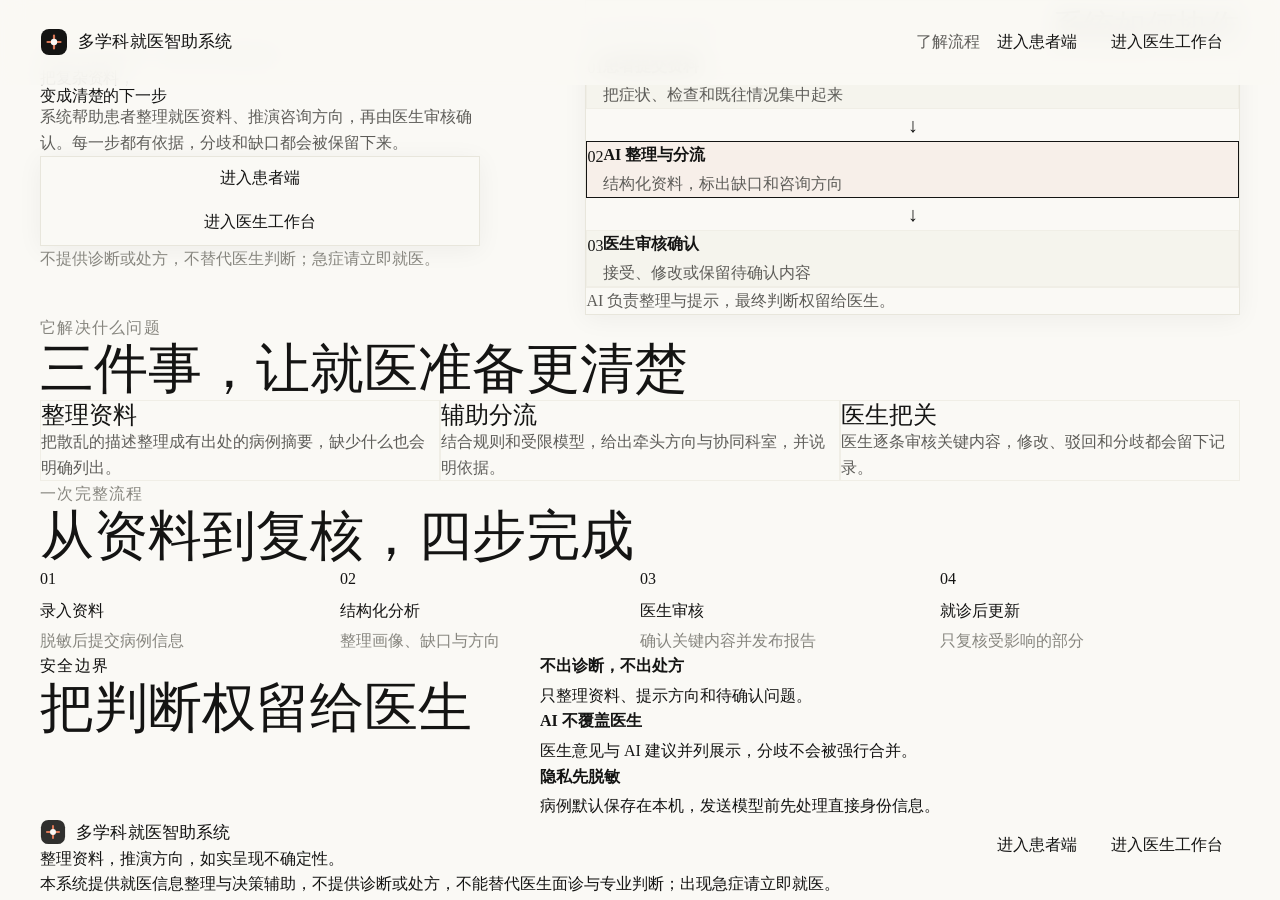
==== commit 611d2db4: "feat: simplify public entry pages" ====
--- a/backend/templates/home.html
+++ b/backend/templates/home.html
@@ -87,6 +87,7 @@
 .brand svg{display:block;}
 .brand .name{font-family:var(--font-display);font-weight:500;font-size:17px;letter-spacing:.01em;white-space:nowrap;}
 .nav-right{display:flex;align-items:center;gap:var(--sp-24);}
+.home-entry{display:flex;align-items:center;gap:var(--sp-8);}
 .nav-links{display:none;align-items:center;gap:var(--sp-24);}
 @media (min-width:1000px){.nav-links{display:flex;}}
 .nav-link{font-size:var(--body-3);color:var(--text-2);padding:6px 0;background:none;border:0;}
@@ -177,6 +178,8 @@
   border-radius:var(--br-12);font-family:inherit;font-size:var(--body-3);
   background:var(--gray-000);color:var(--text);margin-bottom:8px;
 }
+.hero-form{display:grid;gap:var(--sp-12);}
+.hero-boundary{margin-top:var(--sp-16);font-size:var(--caption);color:var(--text-3);}
 .legal{font-size:var(--micro);color:var(--text-3);margin-top:var(--sp-12);line-height:1.6;}
 .msg{font-size:var(--caption);margin-top:var(--sp-8);display:none;}
 .msg.show{display:block;}
@@ -208,6 +211,18 @@
 .badge-ai{display:inline-flex;align-items:center;gap:6px;margin-top:var(--sp-12);
           padding:5px 12px;border-radius:999px;background:var(--gray-150);
           color:var(--text-2);font-size:var(--micro);}
+.workflow-preview{background:var(--gray-000);border:1px solid var(--border-strong);border-radius:var(--br-32);padding:clamp(var(--sp-24),4vw,var(--sp-40));box-shadow:var(--whisper);}
+.workflow-heading{display:flex;align-items:baseline;justify-content:space-between;gap:var(--sp-16);padding-bottom:var(--sp-20);border-bottom:1px solid var(--border);}
+.workflow-heading h2{font-size:var(--headline-3);}
+.workflow-kicker{font-family:var(--font-mono);font-size:var(--micro);letter-spacing:.1em;color:var(--text-3);}
+.workflow-track{display:grid;justify-items:stretch;padding-top:var(--sp-20);}
+.workflow-node{display:flex;align-items:flex-start;gap:var(--sp-16);padding:var(--sp-16);border:1px solid var(--border);border-radius:var(--br-12);background:var(--surface-2);}
+.workflow-node.active{border-color:var(--clay);background:rgba(217,119,87,.08);box-shadow:0 0 0 1px var(--clay);}
+.workflow-index{font-family:var(--font-mono);font-size:var(--caption);color:var(--clay-dark);padding-top:2px;}
+.workflow-node strong{font-size:var(--body-2);font-weight:600;}
+.workflow-node p{margin-top:4px;color:var(--text-2);font-size:var(--caption);}
+.workflow-arrow{display:block;text-align:center;color:var(--clay);font-size:20px;line-height:1.2;padding:4px 0;}
+.workflow-note{margin-top:var(--sp-20);padding-top:var(--sp-16);border-top:1px solid var(--border);color:var(--text-2);font-size:var(--caption);}
 /* 信任条 */
 .trustbar{margin-top:var(--sp-40);display:flex;flex-wrap:wrap;gap:var(--sp-12);}
 .trustbar span{display:inline-flex;align-items:center;gap:6px;font-size:var(--caption);
@@ -244,15 +259,22 @@
 .flow-step .n{font-family:var(--font-mono);font-size:var(--micro);color:var(--clay-dark);}
 .flow-step .t{font-size:var(--body-3);font-weight:500;margin:6px 0 4px;}
 .flow-step .d{font-size:var(--caption);color:var(--text-3);}
+.compact-section{padding-block:var(--sp-64);}
+.compact-card{padding:var(--sp-20);box-shadow:none;}
+.compact-card h3{margin-bottom:var(--sp-8);}
+.flow-line-compact{grid-template-columns:1fr;}
+@media (min-width:768px){.flow-line-compact{grid-template-columns:repeat(4,1fr);}}
+.trust-compact{display:grid;gap:var(--sp-32);align-items:start;}
+@media (min-width:900px){.trust-compact{grid-template-columns:minmax(0,1fr) minmax(0,1.4fr);gap:var(--sp-64);}}
+.trust-points{display:grid;gap:var(--sp-16);}
+.trust-points p{display:grid;gap:4px;padding-bottom:var(--sp-16);border-bottom:1px solid var(--gray-750);}
+.trust-points p:last-child{padding-bottom:0;border-bottom:0;}
+.trust-points strong{font-size:var(--body-2);color:var(--gray-050);}
+.trust-points span{font-size:var(--caption);color:var(--gray-400);}
 
 /* ============================ 标签页 + 卡片（对应套餐区） ============================ */
 .tabs-wrap{display:flex;justify-content:center;margin-bottom:var(--sp-32);}
 .tablist{position:relative;display:inline-flex;background:var(--gray-150);border-radius:999px;padding:4px;}
-.tablist .indicator{
-  position:absolute;top:4px;bottom:4px;left:0;width:0;border-radius:999px;background:var(--gray-000);
-  box-shadow:var(--shadow-sm);transition:transform .28s var(--ease-out-power2),width .28s var(--ease-out-power2);
-  transform:translateX(var(--indicator-x,0));
-}
 .tablist button{position:relative;z-index:1;border:0;background:transparent;color:var(--text-2);
                 padding:9px 20px;border-radius:999px;font-size:var(--body-3);}
 .tablist button[aria-selected="true"]{color:var(--text);font-weight:500;}
@@ -273,8 +295,6 @@
 .metric .v{font-family:var(--font-display);font-size:var(--headline-1);line-height:1.1;}
 .metric .k{font-size:var(--body-3);margin-top:8px;}
 .metric .s{font-size:var(--caption);color:var(--text-3);margin-top:6px;}
-.honest{margin-top:var(--sp-24);border-left:3px solid var(--warn);background:rgba(183,121,31,.06);
-        padding:var(--sp-16);border-radius:0 var(--br-8) var(--br-8) 0;font-size:var(--caption);color:var(--text-2);}
 
 /* ============================ FAQ ============================ */
 .faq{max-width:var(--container);margin:0 auto;border-top:1px solid var(--border);}
@@ -310,6 +330,18 @@
                 display:flex;flex-wrap:wrap;gap:var(--sp-16);justify-content:space-between;align-items:center;}
 .footer .bottom p{font-size:var(--micro);color:var(--gray-500);max-width:70ch;}
 .footer .legal-line{margin-top:var(--sp-12);font-size:var(--micro);color:var(--gray-500);}
+.footer-compact{display:flex;align-items:center;justify-content:space-between;gap:var(--sp-32);}
+.footer-compact .tagline{margin-top:var(--sp-8);}
+.footer-bottom{margin-top:var(--sp-32);padding-top:var(--sp-20);border-top:1px solid var(--gray-750);}
+.footer-bottom p{font-size:var(--micro);color:var(--gray-500);}
+@media (max-width:720px){
+  .nav-right{gap:var(--sp-8);}
+  .nav-right>.nav-link{display:none;}
+  .home-entry .btn{min-height:40px;padding:7px 10px;font-size:var(--caption);}
+  .home-entry .btn-sand{display:none;}
+  .footer-compact{display:grid;gap:var(--sp-20);}
+  .footer-compact .enter{margin-top:0;}
+}
 </style>
 </head>
 <body>
@@ -327,512 +359,95 @@
       </svg>
       <span class="name">多学科就医智助系统</span>
     </a>
-
     <nav class="nav-right" aria-label="主导航">
-      <div class="nav-links">
-        <div class="dd" data-dd>
-          <button class="nav-link dd-trigger" aria-expanded="false" aria-haspopup="menu">
-            了解系统
-            <svg class="caret" width="10" height="6" viewBox="0 0 10 6" aria-hidden="true">
-              <path d="M1 1l4 4 4-4" fill="none" stroke="currentColor" stroke-width="1.4" stroke-linecap="round"/>
-            </svg>
-          </button>
-          <div class="dd-panel" role="menu">
-            <div class="grp-title">能力与流程</div>
-            <div class="cols">
-              <a href="#capabilities" role="menuitem">它解决什么问题<span>挂号方向、资料整理、多科意见</span></a>
-              <a href="#capabilities" role="menuitem">决策链 S1→S2→S3<span>规则优先、模型受限发言、确定性编排</span></a>
-              <a href="#flow" role="menuitem">一次完整流程<span>录入 → 追问 → 分诊 → 报告 → 就诊后</span></a>
-            </div>
-            <div class="dd-sep"></div>
-            <div class="grp-title">证据与合规</div>
-            <div class="cols">
-              <a href="#trust" role="menuitem">安全护栏与红线<span>不出诊断、不出处方、不输出概率数字</span></a>
-              <a href="#evidence" role="menuitem">评测与可信度<span>分诊评测 v1、单元测试、端到端验证</span></a>
-            </div>
-          </div>
-        </div>
-
-        <a class="nav-link" href="#scenes">使用场景</a>
-        <a class="nav-link" href="#faq">常见问题</a>
-
-        <div class="dd" data-dd>
-          <button class="nav-link dd-trigger" aria-expanded="false" aria-haspopup="menu">
-            进入工作台
-            <svg class="caret" width="10" height="6" viewBox="0 0 10 6" aria-hidden="true">
-              <path d="M1 1l4 4 4-4" fill="none" stroke="currentColor" stroke-width="1.4" stroke-linecap="round"/>
-            </svg>
-          </button>
-          <div class="dd-panel" role="menu">
-            <div class="cols">
-              <a href="#" role="menuitem" onclick="enterAs('patient');return false;">患者端工作台<span>资料整理 · 就医路径 · 就诊后更新</span></a>
-              <a href="#" role="menuitem" onclick="enterAs('doctor');return false;">医生审核台<span>病例审核 · 证据审阅 · 报告确认</span></a>
-            </div>
-          </div>
-        </div>
-      </div>
-
-      <button class="btn btn-clay nav-cta" onclick="enterAs('patient')">开始整理资料</button>
-      <button class="burger" id="burger" aria-expanded="false" aria-controls="mobilePanel" aria-label="打开导航菜单">
-        <i></i><i></i><i></i>
-      </button>
+      <a class="nav-link" href="#flow">了解流程</a>
+      <div class="home-entry">
+        <button class="btn btn-clay" onclick="enterAs('patient')">进入患者端</button>
+        <button class="btn btn-sand" onclick="enterAs('doctor')">进入医生工作台</button>
+      </div>
     </nav>
   </div>
-
-  <!-- 移动端导航面板 -->
-  <div class="mobile-panel" id="mobilePanel">
-    <div class="container">
-      <a href="#capabilities">它解决什么问题</a>
-      <a href="#flow">一次完整流程</a>
-      <a href="#scenes">使用场景</a>
-      <a href="#trust">安全护栏与红线</a>
-      <a href="#evidence">评测与可信度</a>
-      <a href="#faq">常见问题</a>
-      <div style="display:flex;gap:10px;flex-wrap:wrap;margin-top:16px;">
-        <button class="btn btn-clay" onclick="enterAs('patient')">进入患者端</button>
-        <button class="btn btn-sand" onclick="enterAs('doctor')">进入医生工作台</button>
-      </div>
-      <p class="legal">本机账号：patient / doctor（密码由部署者配置）。本系统提供就医信息整理与决策辅助，不提供诊断或处方；急症请立即就医。</p>
-    </div>
-  </div>
 </header>
 
 <main id="main">
-
-  <!-- ===================== Hero ===================== -->
   <section class="section" id="homeHero">
     <div class="container hero reveal">
       <div>
         <p class="eyebrow">就医信息整理 · 多学科决策协作</p>
-        <h1>整理资料，<br>找对科室</h1>
-        <p class="sub">
-          把散乱的病历整理成<strong>医生看得懂的一页摘要</strong>，推演该看哪些科、还缺什么信息，
-          再由医生逐条审核把关。
-        </p>
-
+        <h1>把复杂资料，<br>变成清楚的下一步</h1>
+        <p class="sub">系统帮助患者整理就医资料、推演咨询方向，再由医生审核确认。每一步都有依据，分歧和缺口都会被保留下来。</p>
         <div class="hero-form">
-          <button class="btn btn-clay btn-block" onclick="enterAs('patient')">
-            <svg class="ico" viewBox="0 0 16 16" aria-hidden="true"><path d="M8 1.5v13M1.5 8h13" stroke="currentColor" stroke-width="1.6" stroke-linecap="round"/></svg>
-            进入患者端
-          </button>
-          <div class="or">或</div>
-          <button class="btn btn-sand btn-block" onclick="enterAs('doctor')">
-            <svg class="ico" viewBox="0 0 16 16" aria-hidden="true"><path d="M2 13V6.5l3-2 3 2V13M8 13V9l3-2 3 2v4M1 13h14" fill="none" stroke="currentColor" stroke-width="1.4" stroke-linecap="round"/></svg>
-            进入医生工作台
-          </button>
-          <p class="legal">
-            病例与审核记录保存在本机部署的数据库中；未配置模型密钥时不调用外部模型，启用外部模型时发送到模型服务的是已脱敏的病例文本，不含姓名、电话等直接身份信息。使用前请知悉：
-            本系统提供就医信息整理与决策辅助，<strong>不提供诊断或处方，也不替代医生判断</strong>；急症请立即就医。
-          </p>
+          <button class="btn btn-clay btn-block" onclick="enterAs('patient')">进入患者端</button>
+          <button class="btn btn-sand btn-block" onclick="enterAs('doctor')">进入医生工作台</button>
         </div>
-
-        <div class="trustbar">
-          <span><b>不出诊断</b> · 只整理资料与方向</span>
-          <span><b>不出处方</b> · 不涉及用药剂量</span>
-          <span><b>不输出概率数字</b> · 不用模型自报置信度</span>
-          <span><b>AI 不覆盖医生</b> · 逐条留痕可回溯</span>
+        <p class="hero-boundary">不提供诊断或处方，不替代医生判断；急症请立即就医。</p>
+      </div>
+
+      <div class="workflow-preview" role="img" aria-label="系统协作流程：患者提交资料，AI 整理与分流，医生审核确认">
+        <div class="workflow-heading">
+          <span class="workflow-kicker">SYSTEM FLOW</span>
+          <h2>系统如何协作</h2>
         </div>
-      </div>
-
-      <!-- 产品界面预览（自绘示意，结构对齐真实页面：画像 → 分诊 → 摘要） -->
-      <div class="preview" role="img"
-           aria-label="产品界面预览示意：病例画像卡、分诊结果卡与一页就医摘要">
-        <div class="chrome">
-          <span class="dot"></span><span class="dot"></span><span class="dot"></span>
-          <span class="t mono">patient / 病例 C7F2A9C4 · 行为类型 B</span>
-        </div>
-        <div class="stage">
-          <div class="pv-card">
-            <div class="ct">① 病例画像（每条带原文出处）</div>
-            <div class="pv-row"><span>主诉</span><span class="chip">视物模糊 3 月</span></div>
-            <div class="pv-row"><span>既往</span><span class="chip">2 型糖尿病 5 年</span></div>
-            <div class="pv-row"><span>检查</span><span class="chip warn">尿蛋白 ++</span></div>
-            <div class="pv-row"><span>缺口</span><span class="chip">眼底检查</span></div>
-            <div class="ct" style="margin:10px 0 0;">直引覆盖率 0.62 · 过 G4 门禁</div>
+        <div class="workflow-track">
+          <div class="workflow-node">
+            <span class="workflow-index">01</span>
+            <div><strong>患者提交资料</strong><p>把症状、检查和既往情况集中起来</p></div>
           </div>
-          <div class="pv-card">
-            <div class="ct">② 就医方向（每个方向都有依据）</div>
-            <div class="pv-row"><span><b>内分泌科</b> 牵头</span><span class="chip ok">规则命中</span></div>
-            <div class="pv-row"><span>肾内科 协同</span><span class="chip">尿蛋白 ++</span></div>
-            <div class="pv-row"><span>眼科 协同</span><span class="chip">视物模糊</span></div>
-            <div class="pv-row"><span>决策路径</span><span class="chip info">rule-dominant</span></div>
-            <div class="pv-row"><span>可靠性</span><span class="chip warn">中 · 仍有 6 项缺口</span></div>
-            <div class="ct" style="margin:10px 0 0;">入选 3 / 上限 6 · 模型新增需过阈值</div>
+          <span class="workflow-arrow" aria-hidden="true">↓</span>
+          <div class="workflow-node active">
+            <span class="workflow-index">02</span>
+            <div><strong>AI 整理与分流</strong><p>结构化资料，标出缺口和咨询方向</p></div>
+          </div>
+          <span class="workflow-arrow" aria-hidden="true">↓</span>
+          <div class="workflow-node">
+            <span class="workflow-index">03</span>
+            <div><strong>医生审核确认</strong><p>接受、修改或保留待确认内容</p></div>
           </div>
         </div>
-        <div class="pv-card" style="margin-top:12px;">
-          <div class="ct">③ 一页就医摘要（打印带去线下）</div>
-          <div class="pv-row"><span>建议咨询方向</span><span>内分泌科（牵头）+ 肾内科、眼科</span></div>
-          <div class="pv-row"><span>需要向医生确认</span><span>建议向医生确认是否需要完善眼底检查</span></div>
-          <div class="pv-row"><span>医生审核</span><span class="chip ok">已发布审核版 v2</span></div>
-        </div>
-        <span class="badge-ai">
-          <svg width="12" height="12" viewBox="0 0 12 12" aria-hidden="true"><circle cx="6" cy="6" r="5" fill="none" stroke="currentColor" stroke-width="1.2"/><path d="M6 3.4v3.2M6 8.4v.6" stroke="currentColor" stroke-width="1.2" stroke-linecap="round"/></svg>
-          AI 生成 · 尚未经医生审核的内容不能作为诊断或用药依据
-        </span>
+        <div class="workflow-note">AI 负责整理与提示，最终判断权留给医生。</div>
       </div>
     </div>
   </section>
 
-  <!-- ===================== 能力（问题 → 做法）+ 流程 ===================== -->
-  <section class="section" id="capabilities" style="background:var(--gray-100);">
+  <section class="section compact-section" id="capabilities" style="background:var(--gray-100);">
     <div class="container">
       <div class="section-head reveal">
         <p class="eyebrow">它解决什么问题</p>
-        <h2 class="h2">就医前的三件难事，一件一件说清楚</h2>
-        <p class="lede">系统只做三件事：把资料整理清楚、把方向推演出来、把依据和缺口如实暴露出来。判断权始终在医生手里。</p>
-      </div>
-
+        <h2 class="h2">三件事，让就医准备更清楚</h2>
+      </div>
       <div class="grid grid-3 reveal">
-        <div class="card">
-          <div class="kicker">问题 01</div>
-          <h3>不知道该挂哪个科</h3>
-          <p>主诉模糊、症状跨系统，挂号靠猜，反复退号转科。</p>
-          <ul class="list">
-            <li>S1 规则引擎先跑：56 条规则 + 37 个科室门类 + 别名与最近邻兜底</li>
-            <li>S2 模型只能"受限发言"，新增科室必须过阈值，不能覆盖规则命中的强项</li>
-            <li>S3 确定性编排：冲突留痕、数量上限 6、辅助科不做牵头</li>
-          </ul>
-        </div>
-        <div class="card">
-          <div class="kicker">问题 02</div>
-          <h3>资料散乱，说不清病史</h3>
-          <p>报告一大堆，医生三分钟问诊里说不完重点。</p>
-          <ul class="list">
-            <li>画像抽取带 source_refs，每条信息可回溯到原文；直引覆盖率不足会拦在门禁外</li>
-            <li>信息缺口按依赖矩阵排序，智能追问不超过 3 个问题</li>
-            <li>一页摘要 + 完整报告（13 段结构），可打印带去线下</li>
-          </ul>
-        </div>
-        <div class="card">
-          <div class="kicker">问题 03</div>
-          <h3>多科意见不一致</h3>
-          <p>各科各说各话，患者不知道听谁的。</p>
-          <ul class="list">
-            <li>各专科<strong>先独立研判</strong>（互相不可见），再聚合共识、单列分歧</li>
-            <li>分歧可被"质询"：结论只允许 维持 / 修正 / 需补充证据 / 需医生裁决</li>
-            <li>有争议的一律进"待医生确认"清单，不替医生下结论</li>
-          </ul>
-        </div>
-      </div>
-
-      <div class="grid grid-4 reveal" style="margin-top:48px;">
-        <div class="card">
-          <div class="kicker">可解释</div>
-          <h3>决策链看得见</h3>
-          <p>每个入选科室都能展开看命中的信号、模型是否反驳、S3 为何保留或剔除。</p>
-        </div>
-        <div class="card">
-          <div class="kicker">证据优先</div>
-          <h3>判断 ↔ 证据关联</h3>
-          <p>支持 / 缺失 / 反向证据分列，证据状态标为 direct、indirect、missing、conflict。</p>
-        </div>
-        <div class="card">
-          <div class="kicker">人把关</div>
-          <h3>医生逐条审核</h3>
-          <p>接受 / 修改 / 驳回 / 暂不确定，修改与驳回必须填原因，全程留痕可回溯。</p>
-        </div>
-        <div class="card">
-          <div class="kicker">可闭环</div>
-          <h3>就诊后如实对照</h3>
-          <p>患者补充新资料触发局部重算；医生录入线下意见后生成「AI 建议 vs 医生意见」对照。</p>
-        </div>
-      </div>
-
-      <div class="flow reveal" id="flow">
-        <p class="eyebrow">一次完整流程</p>
-        <div class="flow-line">
-          <div class="flow-step"><div class="n">01</div><div class="t">录入资料</div><div class="d">粘贴病历或表单填写，空主诉与 PII 会被拦下或打码</div></div>
-          <div class="flow-step"><div class="n">02</div><div class="t">脱敏确认</div><div class="d">先看打码结果再提交，后续分析只用脱敏文本</div></div>
-          <div class="flow-step"><div class="n">03</div><div class="t">画像 + 追问</div><div class="d">结构化病历、标出缺口，最多追问 3 个关键问题</div></div>
-          <div class="flow-step"><div class="n">04</div><div class="t">就医方向</div><div class="d">规则 → 模型 → 编排三层决策，给出牵头与协同科室</div></div>
-          <div class="flow-step"><div class="n">05</div><div class="t">路径与任务</div><div class="d">就诊前准备、就医咨询、就诊后更新三类任务可勾选</div></div>
-          <div class="flow-step"><div class="n">06</div><div class="t">报告 + 医生审核</div><div class="d">一页摘要与完整报告；医生端逐条审核后发布审核版</div></div>
-          <div class="flow-step"><div class="n">07</div><div class="t">就诊后更新</div><div class="d">新资料填补缺口、局部重算，并给出变化摘要</div></div>
-        </div>
+        <div class="card compact-card"><h3>整理资料</h3><p>把散乱的描述整理成有出处的病例摘要，缺少什么也会明确列出。</p></div>
+        <div class="card compact-card"><h3>辅助分流</h3><p>结合规则和受限模型，给出牵头方向与协同科室，并说明依据。</p></div>
+        <div class="card compact-card"><h3>医生把关</h3><p>医生逐条审核关键内容，修改、驳回和分歧都会留下记录。</p></div>
       </div>
     </div>
   </section>
 
-  <!-- ===================== 使用场景（标签页 + 卡片） ===================== -->
-  <section class="section" id="scenes">
+  <section class="section compact-section" id="flow">
     <div class="container">
-      <div class="section-head reveal" style="text-align:center;">
-        <p class="eyebrow">使用场景</p>
-        <h2 class="h2">按就医目标或按使用者，选一条使用路径</h2>
-        <p class="lede" style="margin-left:auto;margin-right:auto;">
-          两种切法都能直接进入工作台：患者端走完整链路，医生端审阅 MDT 过程并逐条把关。
-        </p>
-      </div>
-
-      <div class="tabs-wrap reveal">
-        <div class="tablist" role="tablist" aria-label="场景分类">
-          <span class="indicator" aria-hidden="true"></span>
-          <button role="tab" id="tab-goal" aria-controls="panel-goal" aria-selected="true">按就医目标</button>
-          <button role="tab" id="tab-user" aria-controls="panel-user" aria-selected="false">按使用者</button>
-        </div>
-      </div>
-
-      <div class="tabpanel active reveal" role="tabpanel" id="panel-goal" aria-labelledby="tab-goal">
-        <div class="grid grid-3">
-          <div class="card scene-card">
-            <div class="who">目标 · 不知道看哪个科</div>
-            <h3>先确定方向</h3>
-            <p class="pitch">主诉模糊、症状跨系统，需要先判断该从哪个科开始。</p>
-            <ul class="list">
-              <li>规则命中 + 模型受限发言 → S3 编排，给出牵头方向与协同科室</li>
-              <li>每个方向展示命中信号，超过 6 个或依据不足一律不入选</li>
-              <li>医疗行为只写成「建议向医生确认是否需要…」</li>
-            </ul>
-            <div class="cta"><button class="btn btn-sand btn-block" onclick="enterAs('patient')">用这个场景开始</button></div>
-          </div>
-          <div class="card scene-card featured">
-            <span class="flag">常用场景</span>
-            <div class="who">目标 · 多病共存反复就诊</div>
-            <h3>把多科意见摆平</h3>
-            <p class="pitch">糖尿病、高血压、肾病共病，多科各说各话，需要一份医生看得懂的摘要。</p>
-            <ul class="list">
-              <li>多专科独立研判 + 共识聚合 + 分歧单列待裁决</li>
-              <li>证据板呈现时间线与判断↔证据关联，缺口不编造</li>
-              <li>医生端三栏审阅台可"播放过程"：独立研判 → 分歧 → 质询 → 补答</li>
-            </ul>
-            <div class="cta"><button class="btn btn-clay btn-block" onclick="enterAs('patient')">用这个场景开始</button></div>
-          </div>
-          <div class="card scene-card">
-            <div class="who">目标 · 术前 / 围术期准备</div>
-            <h3>辅助科不被漏掉</h3>
-            <p class="pitch">确定要手术前，麻醉、影像、检验的准备项容易漏。</p>
-            <ul class="list">
-              <li>D 型病例的手术科室与辅助科标记为必选，不受数量上限裁剪</li>
-              <li>路径含条件分支（如"若肾功能异常"）与并行步骤</li>
-              <li>准备清单逐条落到任务中心，可标记完成 / 重做</li>
-            </ul>
-            <div class="cta"><button class="btn btn-sand btn-block" onclick="enterAs('patient')">用这个场景开始</button></div>
-          </div>
-        </div>
-      </div>
-
-      <div class="tabpanel" role="tabpanel" id="panel-user" aria-labelledby="tab-user">
-        <div class="grid grid-3">
-          <div class="card scene-card">
-            <div class="who">使用者 · 患者 / 家属</div>
-            <h3>患者端工作台</h3>
-            <p class="pitch">从录入资料到就诊后随访，一条线走完，不用来回切系统。</p>
-            <ul class="list check">
-              <li>录入与脱敏预览、画像确认、智能追问</li>
-              <li>就医方向、路径与任务中心（可勾选状态）</li>
-              <li>多学科分析摘要、一页摘要与完整报告（可打印）</li>
-              <li>就诊后资料更新 + 变化摘要</li>
-            </ul>
-            <div class="cta"><button class="btn btn-clay btn-block" onclick="enterAs('patient')">进入患者端</button></div>
-          </div>
-          <div class="card scene-card featured">
-            <span class="flag">核心屏</span>
-            <div class="who">使用者 · 医生 / 审核人</div>
-            <h3>医生工作台</h3>
-            <p class="pitch">先看分诊依据与证据，再逐条把 AI 的结论过一遍。</p>
-            <ul class="list check">
-              <li>病例列表（待审优先）与病例总览（出处可查）</li>
-              <li>分诊依据三线流水线（规则 → 模型 → 编排）与证据板</li>
-              <li>多学科审阅台：独立研判 → 分歧 → 质询 → 补答，可一键播放过程</li>
-              <li>逐条审核与审核版发布、审核记录与版本回溯</li>
-            </ul>
-            <div class="cta"><button class="btn btn-clay btn-block" onclick="enterAs('doctor')">进入医生审核台</button></div>
-          </div>
-          <div class="card scene-card">
-            <div class="who">使用者 · 机构 / 质量与合规</div>
-            <h3>质量与可复核</h3>
-            <p class="pitch">判断依据、审核痕迹与质量指标全程可查、可复核。</p>
-            <ul class="list check">
-              <li>分诊评测：规则链 / 模型链 / 完整链路三方法对比可复现</li>
-              <li>报告结构完整性 13 / 13，无空段、无占位</li>
-              <li>端到端回归覆盖患者端与医生端全流程</li>
-              <li>审计时间线可回溯每一次判断与审核操作</li>
-            </ul>
-            <div class="cta"><a class="btn btn-sand btn-block" href="#evidence">查看质量指标</a></div>
-          </div>
-        </div>
+      <div class="section-head reveal">
+        <p class="eyebrow">一次完整流程</p>
+        <h2 class="h2">从资料到复核，四步完成</h2>
+      </div>
+      <div class="flow-line flow-line-compact reveal">
+        <div class="flow-step"><div class="n">01</div><div class="t">录入资料</div><div class="d">脱敏后提交病例信息</div></div>
+        <div class="flow-step"><div class="n">02</div><div class="t">结构化分析</div><div class="d">整理画像、缺口与方向</div></div>
+        <div class="flow-step"><div class="n">03</div><div class="t">医生审核</div><div class="d">确认关键内容并发布报告</div></div>
+        <div class="flow-step"><div class="n">04</div><div class="t">就诊后更新</div><div class="d">只复核受影响的部分</div></div>
       </div>
     </div>
   </section>
 
-  <!-- ===================== 安全护栏与红线（深色段） ===================== -->
-  <section class="section theme-dark" id="trust">
-    <div class="container">
+  <section class="section theme-dark compact-section" id="trust">
+    <div class="container trust-compact">
       <div class="section-head reveal">
-        <p class="eyebrow">安全护栏</p>
-        <h2 class="h2">先把"不能做什么"写死，再谈能做什么</h2>
-        <p class="lede">医疗场景里，模型的自由度必须被结构限制。以下护栏都是代码里的确定性判断，不依赖模型自觉。</p>
-      </div>
-
-      <div class="grid grid-3 reveal">
-        <div class="card">
-          <h3>G1 · 危象拦截</h3>
-          <p>48 条危象规则 + 组合规则先于一切分析执行，命中即停止流程并给出急救提示（红条 + 明确文字，不靠颜色单独表达）。</p>
-        </div>
-        <div class="card">
-          <h3>G2 / G3 · 录入与隐私</h3>
-          <p>双空主诉直接阻断；姓名、电话、身份证等 PII 在进入分析前打码，后续链路只使用脱敏文本。</p>
-        </div>
-        <div class="card">
-          <h3>G4 / G6 · 门禁与范围</h3>
-          <p>画像直引覆盖率不足 0.60 不放行，回画像补录；非医学内容不进入分诊链路。</p>
-        </div>
-      </div>
-
-      <div class="grid grid-4 reveal" style="margin-top:32px;">
-        <div class="card">
-          <div class="kicker" style="color:var(--clay);">红线 01</div>
-          <h3>不出诊断</h3>
-          <p>只输出资料整理、方向建议与需要确认的问题。</p>
-        </div>
-        <div class="card">
-          <div class="kicker" style="color:var(--clay);">红线 02</div>
-          <h3>不出处方</h3>
-          <p>不涉及药物、剂量与治疗方案推荐。</p>
-        </div>
-        <div class="card">
-          <div class="kicker" style="color:var(--clay);">红线 03</div>
-          <h3>不输出概率数字</h3>
-          <p>界面与报告不展示模型自报的置信度或概率。</p>
-        </div>
-        <div class="card">
-          <div class="kicker" style="color:var(--clay);">红线 04</div>
-          <h3>AI 不覆盖医生</h3>
-          <p>医生意见与 AI 建议如实并列；患者转述的"医生说…"标为待确认，不当作医生意见。</p>
-        </div>
-      </div>
-
-      <div class="grid grid-4 reveal" style="margin-top:32px;">
-        <div class="card">
-          <div class="kicker" style="color:var(--gray-500);">架构</div>
-          <h3>零构建技术栈</h3>
-          <p>Flask + 原生 HTML/CSS/JS + SQLite；无前端构建、无外链资源，现场无网也能跑。</p>
-        </div>
-        <div class="card">
-          <div class="kicker" style="color:var(--gray-500);">架构</div>
-          <h3>规则与模型分离</h3>
-          <p>S1 规则引擎确定性可审计；S2 模型受限发言失败时自动降级为纯规则分诊。</p>
-        </div>
-        <div class="card">
-          <div class="kicker" style="color:var(--gray-500);">架构</div>
-          <h3>三层状态可回溯</h3>
-          <p>病例 7 种状态、任务 5 种状态、审核决策逐条留痕，审计时间线可回放。</p>
-        </div>
-        <div class="card">
-          <div class="kicker" style="color:var(--gray-500);">架构</div>
-          <h3>本地保存，脱敏外发可控</h3>
-          <p>病例与审核记录落在本地 SQLite；未配置模型密钥时不调用外部模型，启用外部模型时只发送脱敏文本。</p>
-        </div>
-      </div>
-    </div>
-  </section>
-
-  <!-- ===================== 评测与可信度 ===================== -->
-  <section class="section" id="evidence">
-    <div class="container">
-      <div class="section-head reveal">
-        <p class="eyebrow">评测与可信度</p>
-        <h2 class="h2">用可复现的数字说明能力边界</h2>
-        <p class="lede">下面的数字都来自本系统的评测与自动化测试，可当场复跑，口径与内部质量记录一致。</p>
-      </div>
-
-      <div class="grid grid-4 reveal">
-        <div class="metric">
-          <div class="v">0.900</div>
-          <div class="k">完整链路分诊 Macro 召回</div>
-          <div class="s">评测 v1（n=9，自建小样本）；纯规则 0.872；v0 基线 0.447–0.513</div>
-        </div>
-        <div class="metric">
-          <div class="v">396</div>
-          <div class="k">单元测试全通过</div>
-          <div class="s">覆盖护栏、脱敏、画像、规则引擎、编排、证据、报告、任务、审核</div>
-        </div>
-        <div class="metric">
-          <div class="v">72 / 37</div>
-          <div class="k">端到端 HTTP 断言（医生端 / 患者端）</div>
-          <div class="s">含鉴权、缺原因被拒、发布前置条件、状态与版本回填</div>
-        </div>
-        <div class="metric">
-          <div class="v">13 / 13</div>
-          <div class="k">完整报告结构完整性</div>
-          <div class="s">必填段落全部生成、无空段；每份报告带未审核角标与免责声明</div>
-        </div>
-      </div>
-
-      <div class="honest">
-        <strong>能力边界与数据说明：</strong>分诊评测目前是<strong>自建的小样本评测集（n=9）</strong>，混合了公开脱敏病例与按临床场景构造的验收集，
-        <strong>不代表临床准确率</strong>，也不能外推到真实门急诊人群；它只用于对比"规则链 vs 模型链 vs 完整链路"的相对表现。
-        报告中的所有判断都标注"未经医生审核"，系统定位是就医信息整理与决策辅助，不是诊断工具。
-      </div>
-    </div>
-  </section>
-
-  <!-- ===================== FAQ ===================== -->
-  <section class="section" id="faq" style="background:var(--gray-100);">
-    <div class="container">
-      <div class="section-head reveal">
-        <p class="eyebrow">常见问题</p>
-        <h2 class="h2">用户和医生最常问的六个问题</h2>
-      </div>
-
-      <div class="faq reveal">
-        <div class="faq-item">
-          <button class="faq-trigger" aria-expanded="false">
-            <h3>这算不算给患者做诊断？</h3><span class="plus" aria-hidden="true"></span>
-          </button>
-          <div class="faq-content" hidden>
-            <p>不算，也不能。系统输出的是<strong>资料整理结果、就医方向建议与需要向医生确认的问题</strong>：它不会给出疾病名称结论、不会推荐药物或剂量，
-              界面上也不会出现概率或置信度数字。所有报告都带"AI 生成 · 尚未经医生审核"角标与免责声明。</p>
-          </div>
-        </div>
-        <div class="faq-item">
-          <button class="faq-trigger" aria-expanded="false">
-            <h3>能替代医生吗？AI 和医生意见冲突时听谁的？</h3><span class="plus" aria-hidden="true"></span>
-          </button>
-          <div class="faq-content" hidden>
-            <p>不能替代。系统在流程上把医生放在最后一道：每条 AI 结论都要医生<strong>接受 / 修改 / 驳回 / 暂不确定</strong>，修改与驳回必须填写原因。
-              就诊后录入线下真实医生意见时，系统会生成「AI 建议 vs 医生意见」对照，一致与差异都如实并列——AI 绝不覆盖医生判断。</p>
-          </div>
-        </div>
-        <div class="faq-item">
-          <button class="faq-trigger" aria-expanded="false">
-            <h3>病历数据会上传到云端吗？</h3><span class="plus" aria-hidden="true"></span>
-          </button>
-          <div class="faq-content" hidden>
-            <p>病例、审核记录、状态流转都保存在<strong>本地 SQLite</strong>；进入分析前的文本先做脱敏（姓名、电话、证件号等打码），
-              发送给模型的内容是脱敏后的文本，不含身份信息。服务默认只监听本机（127.0.0.1）。</p>
-          </div>
-        </div>
-        <div class="faq-item">
-          <button class="faq-trigger" aria-expanded="false">
-            <h3>如果患者自己写"医生说没问题"，系统会当成医生意见吗？</h3><span class="plus" aria-hidden="true"></span>
-          </button>
-          <div class="faq-content" hidden>
-            <p>不会。患者转述的内容会被单独列为<strong>"患者转述（尚未经医生端确认）"</strong>，不会被采信为医生确认意见，也不会进入"AI 与医生一致"的对照列表；
-              只有医生端以"医生上传"来源录入的意见才算医生意见。这是我们在产品里写死的红线之一。</p>
-          </div>
-        </div>
-        <div class="faq-item">
-          <button class="faq-trigger" aria-expanded="false">
-            <h3>患者手里没有检查结果，还能用吗？</h3><span class="plus" aria-hidden="true"></span>
-          </button>
-          <div class="faq-content" hidden>
-            <p>能用，只是结论会更保守。系统会把缺失项作为<strong>信息缺口</strong>如实列出（而不是编造），并据此降低结果可靠性等级、说明降级原因；
-              多次追问不超过 3 个最关键的问题。缺什么、为什么结论不够确定，患者和医生都能一眼看到。</p>
-          </div>
-        </div>
-        <div class="faq-item">
-          <button class="faq-trigger" aria-expanded="false">
-            <h3>覆盖哪些科室？没有网络还能用吗？</h3><span class="plus" aria-hidden="true"></span>
-          </button>
-          <div class="faq-content" hidden>
-            <p>科室域覆盖 <strong>37 个门类</strong>（内科 13 / 外科 8 / 临床专科 10 / 辅助 6），并带 61 条别名与 14 条最近邻映射，
-              写"心内科""内分泌"这类简称也能识别；超出范围的表述会被标为未识别而不会硬猜。</p>
-            <p>支持离线运行：技术栈是 Flask + 原生前端 + SQLite，零外链资源、零构建步骤。未配置模型密钥时，S2 模型层自动降级，
-              系统仍可用纯规则引擎完成分诊与报告链路（界面会如实提示模型未生效）。</p>
-          </div>
-        </div>
+        <p class="eyebrow">安全边界</p>
+        <h2 class="h2">把判断权留给医生</h2>
+      </div>
+      <div class="trust-points reveal">
+        <p><strong>不出诊断，不出处方</strong><span>只整理资料、提示方向和待确认问题。</span></p>
+        <p><strong>AI 不覆盖医生</strong><span>医生意见与 AI 建议并列展示，分歧不会被强行合并。</span></p>
+        <p><strong>隐私先脱敏</strong><span>病例默认保存在本机，发送模型前先处理直接身份信息。</span></p>
       </div>
     </div>
   </section>
@@ -840,72 +455,25 @@
 
 <!-- ===================== 页脚 ===================== -->
 <footer class="footer">
-  <div class="container">
-    <div class="top">
-      <div>
-        <div class="brand">
-          <svg width="26" height="26" viewBox="0 0 28 28" aria-hidden="true">
-            <rect x="1" y="1" width="26" height="26" rx="8" fill="#30302e"/>
-            <path d="M14 7.5v13M7.5 14h13" stroke="#d97757" stroke-width="2.2" stroke-linecap="round"/>
-            <circle cx="14" cy="14" r="3.2" fill="#faf9f5"/>
-          </svg>
-          <span class="name">多学科就医智助系统</span>
-        </div>
-        <p class="tagline">AI 辅助就医信息整理与多学科决策协作平台。整理资料、推演方向、如实暴露不确定性，把判断权留给医生。</p>
-        <div class="enter">
-          <button class="btn btn-clay" onclick="enterAs('patient')">进入患者端</button>
-          <button class="btn btn-dark" onclick="enterAs('doctor')">进入医生工作台</button>
-        </div>
-      </div>
-      <div class="cols">
-        <div>
-          <h4>产品</h4>
-          <ul>
-            <li><a href="#" onclick="enterAs('patient');return false;">患者端工作台</a></li>
-            <li><a href="#" onclick="enterAs('doctor');return false;">医生审核台</a></li>
-            <li><a href="#scenes">使用场景</a></li>
-            <li><a href="#flow">完整流程</a></li>
-          </ul>
-        </div>
-        <div>
-          <h4>能力</h4>
-          <ul>
-            <li><a href="#capabilities">可解释决策链</a></li>
-            <li><a href="#capabilities">多专科独立研判</a></li>
-            <li><a href="#capabilities">证据板与缺口</a></li>
-            <li><a href="#capabilities">报告与任务中心</a></li>
-          </ul>
-        </div>
-        <div>
-          <h4>评测与安全</h4>
-          <ul>
-            <li><a href="#evidence">分诊评测 v1</a></li>
-            <li><a href="#evidence">单元测试与端到端验证</a></li>
-            <li><a href="#trust">安全护栏 G1-G6</a></li>
-            <li><a href="#trust">四条产品红线</a></li>
-          </ul>
-        </div>
-        <div>
-          <h4>支持与合规</h4>
-          <ul>
-            <li><a href="#trust">安全护栏与红线</a></li>
-            <li><a href="#evidence">能力边界说明</a></li>
-            <li><a href="#faq">数据与隐私说明</a></li>
-            <li><a href="#faq">常见问题</a></li>
-          </ul>
-        </div>
-      </div>
+  <div class="container footer-compact">
+    <div>
+      <div class="brand">
+        <svg width="26" height="26" viewBox="0 0 28 28" aria-hidden="true">
+          <rect x="1" y="1" width="26" height="26" rx="8" fill="#30302e"/>
+          <path d="M14 7.5v13M7.5 14h13" stroke="#d97757" stroke-width="2.2" stroke-linecap="round"/>
+          <circle cx="14" cy="14" r="3.2" fill="#faf9f5"/>
+        </svg>
+        <span class="name">多学科就医智助系统</span>
+      </div>
+      <p class="tagline">整理资料，推演方向，如实呈现不确定性。</p>
     </div>
-
-    <p class="legal-line">
-      免责声明：本系统提供就医信息整理与决策辅助，不提供诊断或处方，不能替代医生面诊与专业判断；若出现胸痛、呼吸困难、意识障碍、大出血等急症表现，请立即拨打急救电话或前往急诊。
-      病例与审核记录保存在本机；未配置模型密钥时不调用外部模型，配置外部模型后发送的是已脱敏病例文本。
-    </p>
-
-    <div class="bottom">
-      <p>多学科就医智助系统　·　2026 第八届全球校园人工智能算法精英大赛 算法创新赛参赛作品</p>
-      <p class="mono">本地部署版 · v1.0</p>
+    <div class="enter">
+      <button class="btn btn-clay" onclick="enterAs('patient')">进入患者端</button>
+      <button class="btn btn-dark" onclick="enterAs('doctor')">进入医生工作台</button>
     </div>
+  </div>
+  <div class="container footer-bottom">
+    <p>本系统提供就医信息整理与决策辅助，不提供诊断或处方，不能替代医生面诊与专业判断；出现急症请立即就医。</p>
   </div>
 </footer>
 
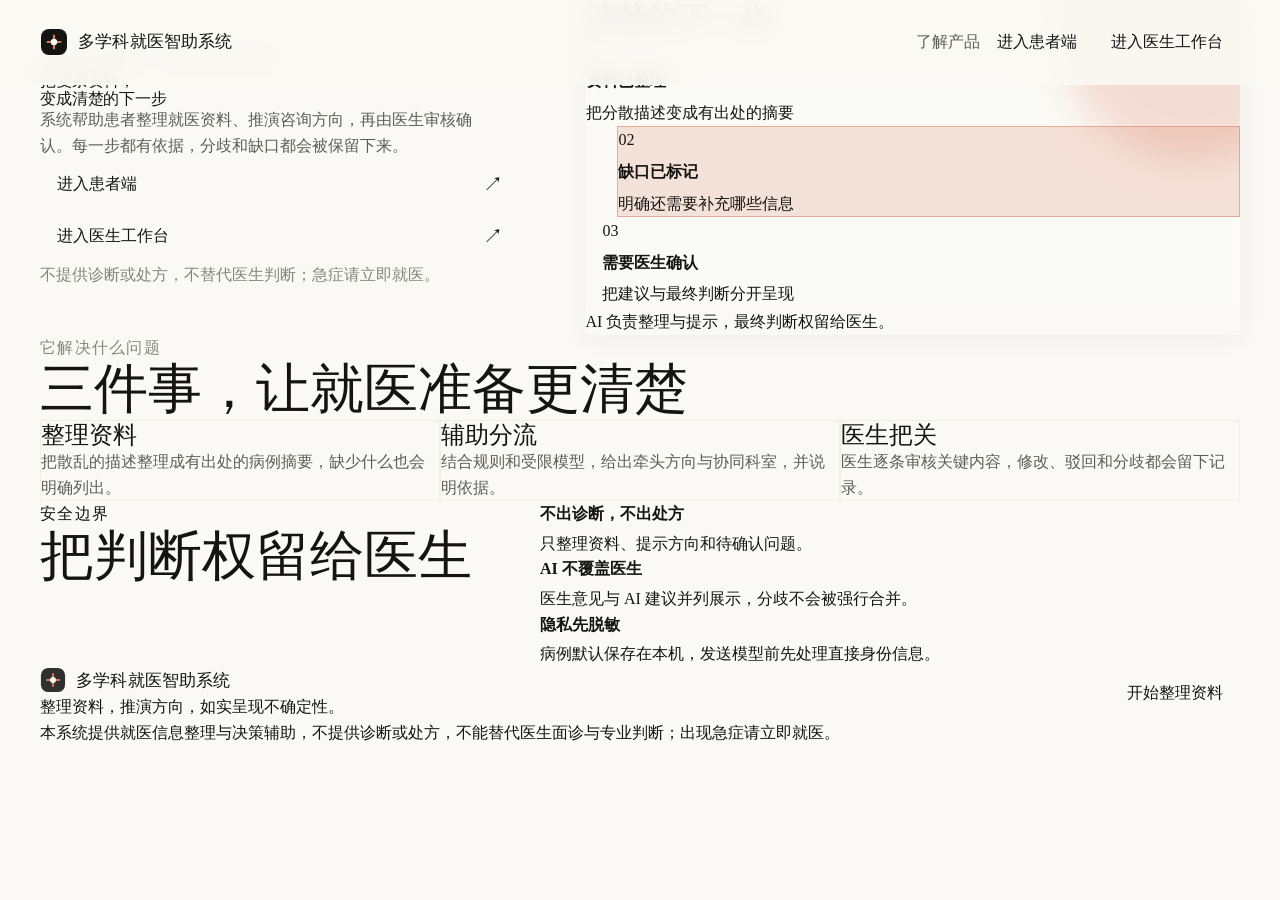
==== commit 75d84683: "feat(home): replace workflow graphic with product value canvas" ====
--- a/backend/templates/home.html
+++ b/backend/templates/home.html
@@ -60,15 +60,16 @@
 .tiny{font-size:var(--caption);color:var(--text-3);}
 .sr{position:absolute;width:1px;height:1px;overflow:hidden;clip:rect(0 0 0 0);white-space:nowrap;}
 
-/* ============================ 滚动揭示 ============================ */
-.reveal > *{
+/* ============================ 滚动揭示（渐进增强） ============================ */
+.reveal > *{opacity:1;transform:none;}
+.js-ready .reveal > *{
   opacity:0;transform:translateY(10px);
   transition:opacity .75s var(--ease-out-power2),transform .75s var(--ease-out-power2);
   transition-delay:calc(var(--reveal-index,0) * .1s);
 }
-.reveal.revealed > *{opacity:1;transform:none;}
+.js-ready .reveal.revealed > *{opacity:1;transform:none;}
 @media (prefers-reduced-motion:reduce){
-  .reveal > *{opacity:1;transform:none;transition:none;}
+  .reveal > *,.js-ready .reveal > *{opacity:1;transform:none;transition:none;}
 }
 
 /* ============================ 顶栏（固定） ============================ */
@@ -179,6 +180,10 @@
   background:var(--gray-000);color:var(--text);margin-bottom:8px;
 }
 .hero-form{display:grid;gap:var(--sp-12);}
+.hero-form.role-entries{background:transparent;border:0;box-shadow:none;padding:0;max-width:480px;}
+.role-entry{display:flex;align-items:center;justify-content:space-between;gap:var(--sp-16);width:100%;min-height:52px;padding:12px 16px;border-radius:var(--br-12);}
+.role-entry span:last-child{font-size:20px;line-height:1;transition:transform .16s var(--ease-out-power2);}
+.role-entry:hover span:last-child{transform:translateX(3px);}
 .hero-boundary{margin-top:var(--sp-16);font-size:var(--caption);color:var(--text-3);}
 .legal{font-size:var(--micro);color:var(--text-3);margin-top:var(--sp-12);line-height:1.6;}
 .msg{font-size:var(--caption);margin-top:var(--sp-8);display:none;}
@@ -211,18 +216,20 @@
 .badge-ai{display:inline-flex;align-items:center;gap:6px;margin-top:var(--sp-12);
           padding:5px 12px;border-radius:999px;background:var(--gray-150);
           color:var(--text-2);font-size:var(--micro);}
-.workflow-preview{background:var(--gray-000);border:1px solid var(--border-strong);border-radius:var(--br-32);padding:clamp(var(--sp-24),4vw,var(--sp-40));box-shadow:var(--whisper);}
-.workflow-heading{display:flex;align-items:baseline;justify-content:space-between;gap:var(--sp-16);padding-bottom:var(--sp-20);border-bottom:1px solid var(--border);}
-.workflow-heading h2{font-size:var(--headline-3);}
-.workflow-kicker{font-family:var(--font-mono);font-size:var(--micro);letter-spacing:.1em;color:var(--text-3);}
-.workflow-track{display:grid;justify-items:stretch;padding-top:var(--sp-20);}
-.workflow-node{display:flex;align-items:flex-start;gap:var(--sp-16);padding:var(--sp-16);border:1px solid var(--border);border-radius:var(--br-12);background:var(--surface-2);}
-.workflow-node.active{border-color:var(--clay);background:rgba(217,119,87,.08);box-shadow:0 0 0 1px var(--clay);}
-.workflow-index{font-family:var(--font-mono);font-size:var(--caption);color:var(--clay-dark);padding-top:2px;}
-.workflow-node strong{font-size:var(--body-2);font-weight:600;}
-.workflow-node p{margin-top:4px;color:var(--text-2);font-size:var(--caption);}
-.workflow-arrow{display:block;text-align:center;color:var(--clay);font-size:20px;line-height:1.2;padding:4px 0;}
-.workflow-note{margin-top:var(--sp-20);padding-top:var(--sp-16);border-top:1px solid var(--border);color:var(--text-2);font-size:var(--caption);}
+/* ============================ Hero 视觉中心：证据画布 ============================ */
+.evidence-canvas{position:relative;isolation:isolate;overflow:hidden;background:var(--gray-950);color:var(--gray-050);border-radius:var(--br-32);padding:clamp(var(--sp-24),4vw,var(--sp-40));box-shadow:var(--whisper);}
+.evidence-canvas::before{content:"";position:absolute;z-index:0;width:260px;height:260px;right:-80px;top:-100px;border-radius:50%;background:rgba(217,119,87,.24);filter:blur(18px);animation:evidenceGlow 9s ease-in-out infinite;}
+@keyframes evidenceGlow{0%,100%{transform:translate3d(0,0,0);opacity:.65;}50%{transform:translate3d(-22px,20px,0);opacity:1;}}
+.evidence-canvas-title{position:relative;z-index:1;font-family:var(--font-display);font-size:var(--headline-3);line-height:1.15;}
+.evidence-cards{display:grid;gap:var(--sp-12);margin-top:var(--sp-32);}
+.evidence-card{position:relative;z-index:1;display:grid;gap:6px;padding:var(--sp-16);background:rgba(255,255,255,.08);border:1px solid rgba(255,255,255,.14);border-radius:var(--br-12);}
+.evidence-card:nth-child(2){margin-inline-start:clamp(12px,3vw,32px);background:rgba(217,119,87,.18);border-color:rgba(217,119,87,.5);}
+.evidence-card:nth-child(3){margin-inline-start:clamp(5px,1.5vw,16px);}
+.evidence-card span{font-family:var(--font-mono);font-size:var(--micro);color:var(--gray-400);}
+.evidence-card strong{font-size:var(--body-2);font-weight:600;color:var(--gray-050);}
+.evidence-card p{font-size:var(--caption);color:var(--gray-400);}
+.evidence-card.accent p{color:var(--gray-300);}
+.evidence-canvas-note{position:relative;z-index:1;margin-top:var(--sp-24);padding-top:var(--sp-16);border-top:1px solid rgba(255,255,255,.14);font-size:var(--caption);color:var(--gray-400);}
 /* 信任条 */
 .trustbar{margin-top:var(--sp-40);display:flex;flex-wrap:wrap;gap:var(--sp-12);}
 .trustbar span{display:inline-flex;align-items:center;gap:6px;font-size:var(--caption);
@@ -251,19 +258,10 @@
 .theme-dark .card p,.theme-dark .card .list li{color:var(--gray-400);}
 .theme-dark .card h3{color:var(--gray-050);}
 
-/* ============================ 流程条 ============================ */
-.flow{margin-top:var(--sp-48);border-top:1px solid var(--border);padding-top:var(--sp-32);}
-.flow-line{display:grid;gap:var(--sp-16);grid-template-columns:1fr;}
-@media (min-width:768px){.flow-line{grid-template-columns:repeat(4,1fr);}}
-@media (min-width:1100px){.flow-line{grid-template-columns:repeat(7,1fr);}}
-.flow-step .n{font-family:var(--font-mono);font-size:var(--micro);color:var(--clay-dark);}
-.flow-step .t{font-size:var(--body-3);font-weight:500;margin:6px 0 4px;}
-.flow-step .d{font-size:var(--caption);color:var(--text-3);}
+/* ============================ 紧凑区块 ============================ */
 .compact-section{padding-block:var(--sp-64);}
 .compact-card{padding:var(--sp-20);box-shadow:none;}
 .compact-card h3{margin-bottom:var(--sp-8);}
-.flow-line-compact{grid-template-columns:1fr;}
-@media (min-width:768px){.flow-line-compact{grid-template-columns:repeat(4,1fr);}}
 .trust-compact{display:grid;gap:var(--sp-32);align-items:start;}
 @media (min-width:900px){.trust-compact{grid-template-columns:minmax(0,1fr) minmax(0,1.4fr);gap:var(--sp-64);}}
 .trust-points{display:grid;gap:var(--sp-16);}
@@ -342,6 +340,7 @@
   .footer-compact{display:grid;gap:var(--sp-20);}
   .footer-compact .enter{margin-top:0;}
 }
+@media (prefers-reduced-motion:reduce){.evidence-canvas::before{animation:none;}}
 </style>
 </head>
 <body>
@@ -360,7 +359,7 @@
       <span class="name">多学科就医智助系统</span>
     </a>
     <nav class="nav-right" aria-label="主导航">
-      <a class="nav-link" href="#flow">了解流程</a>
+      <a class="nav-link" href="#flow">了解产品</a>
       <div class="home-entry">
         <button class="btn btn-clay" onclick="enterAs('patient')">进入患者端</button>
         <button class="btn btn-sand" onclick="enterAs('doctor')">进入医生工作台</button>
@@ -376,40 +375,26 @@
         <p class="eyebrow">就医信息整理 · 多学科决策协作</p>
         <h1>把复杂资料，<br>变成清楚的下一步</h1>
         <p class="sub">系统帮助患者整理就医资料、推演咨询方向，再由医生审核确认。每一步都有依据，分歧和缺口都会被保留下来。</p>
-        <div class="hero-form">
-          <button class="btn btn-clay btn-block" onclick="enterAs('patient')">进入患者端</button>
-          <button class="btn btn-sand btn-block" onclick="enterAs('doctor')">进入医生工作台</button>
+        <div class="hero-form role-entries" aria-label="选择使用入口">
+          <button class="role-entry btn btn-clay" onclick="enterAs('patient')"><span>进入患者端</span><span aria-hidden="true">↗</span></button>
+          <button class="role-entry btn btn-sand" onclick="enterAs('doctor')"><span>进入医生工作台</span><span aria-hidden="true">↗</span></button>
         </div>
         <p class="hero-boundary">不提供诊断或处方，不替代医生判断；急症请立即就医。</p>
       </div>
 
-      <div class="workflow-preview" role="img" aria-label="系统协作流程：患者提交资料，AI 整理与分流，医生审核确认">
-        <div class="workflow-heading">
-          <span class="workflow-kicker">SYSTEM FLOW</span>
-          <h2>系统如何协作</h2>
+      <div class="evidence-canvas" aria-labelledby="canvas-title">
+        <div class="evidence-canvas-title" id="canvas-title">清楚的下一步</div>
+        <div class="evidence-cards">
+          <article class="evidence-card"><span>01</span><strong>资料已整理</strong><p>把分散描述变成有出处的摘要</p></article>
+          <article class="evidence-card accent"><span>02</span><strong>缺口已标记</strong><p>明确还需要补充哪些信息</p></article>
+          <article class="evidence-card"><span>03</span><strong>需要医生确认</strong><p>把建议与最终判断分开呈现</p></article>
         </div>
-        <div class="workflow-track">
-          <div class="workflow-node">
-            <span class="workflow-index">01</span>
-            <div><strong>患者提交资料</strong><p>把症状、检查和既往情况集中起来</p></div>
-          </div>
-          <span class="workflow-arrow" aria-hidden="true">↓</span>
-          <div class="workflow-node active">
-            <span class="workflow-index">02</span>
-            <div><strong>AI 整理与分流</strong><p>结构化资料，标出缺口和咨询方向</p></div>
-          </div>
-          <span class="workflow-arrow" aria-hidden="true">↓</span>
-          <div class="workflow-node">
-            <span class="workflow-index">03</span>
-            <div><strong>医生审核确认</strong><p>接受、修改或保留待确认内容</p></div>
-          </div>
-        </div>
-        <div class="workflow-note">AI 负责整理与提示，最终判断权留给医生。</div>
+        <p class="evidence-canvas-note">AI 负责整理与提示，最终判断权留给医生。</p>
       </div>
     </div>
   </section>
 
-  <section class="section compact-section" id="capabilities" style="background:var(--gray-100);">
+  <section class="section compact-section" id="flow" style="background:var(--gray-100);">
     <div class="container">
       <div class="section-head reveal">
         <p class="eyebrow">它解决什么问题</p>
@@ -419,21 +404,6 @@
         <div class="card compact-card"><h3>整理资料</h3><p>把散乱的描述整理成有出处的病例摘要，缺少什么也会明确列出。</p></div>
         <div class="card compact-card"><h3>辅助分流</h3><p>结合规则和受限模型，给出牵头方向与协同科室，并说明依据。</p></div>
         <div class="card compact-card"><h3>医生把关</h3><p>医生逐条审核关键内容，修改、驳回和分歧都会留下记录。</p></div>
-      </div>
-    </div>
-  </section>
-
-  <section class="section compact-section" id="flow">
-    <div class="container">
-      <div class="section-head reveal">
-        <p class="eyebrow">一次完整流程</p>
-        <h2 class="h2">从资料到复核，四步完成</h2>
-      </div>
-      <div class="flow-line flow-line-compact reveal">
-        <div class="flow-step"><div class="n">01</div><div class="t">录入资料</div><div class="d">脱敏后提交病例信息</div></div>
-        <div class="flow-step"><div class="n">02</div><div class="t">结构化分析</div><div class="d">整理画像、缺口与方向</div></div>
-        <div class="flow-step"><div class="n">03</div><div class="t">医生审核</div><div class="d">确认关键内容并发布报告</div></div>
-        <div class="flow-step"><div class="n">04</div><div class="t">就诊后更新</div><div class="d">只复核受影响的部分</div></div>
       </div>
     </div>
   </section>
@@ -468,8 +438,7 @@
       <p class="tagline">整理资料，推演方向，如实呈现不确定性。</p>
     </div>
     <div class="enter">
-      <button class="btn btn-clay" onclick="enterAs('patient')">进入患者端</button>
-      <button class="btn btn-dark" onclick="enterAs('doctor')">进入医生工作台</button>
+      <button class="btn btn-clay" onclick="enterAs('patient')">开始整理资料</button>
     </div>
   </div>
   <div class="container footer-bottom">
@@ -480,11 +449,13 @@
 <script>
 /* ============================================================
    交互 shim（零依赖原生 JS）
-   1) 滚动揭示  2) 顶栏下拉  3) FAQ 手风琴  4) 场景标签页
-   5) 移动端菜单 6) 一键登录（跨页保持会话）
+   1) 滚动揭示  2) 顶栏滚动态  3) 一键进入工作台
    ============================================================ */
 (function () {
   'use strict';
+
+  /* 先标记脚本增强状态；脚本失败时 .reveal 内容保持默认可见。 */
+  document.documentElement.classList.add('js-ready');
 
   /* ---------- 1. 滚动揭示（IntersectionObserver + 4s 安全网） ---------- */
   var revealEls = [].slice.call(document.querySelectorAll('.reveal'));
@@ -512,99 +483,7 @@
     revealEls.forEach(reveal);
   }
 
-  /* ---------- 2. 顶栏下拉（hover + click + Esc + 点击外部关闭） ---------- */
-  var dds = [].slice.call(document.querySelectorAll('[data-dd]'));
-  function setDd(dd, open) {
-    var trigger = dd.querySelector('.dd-trigger');
-    if (trigger) trigger.setAttribute('aria-expanded', open ? 'true' : 'false');
-    dd.classList.toggle('open', open);
-  }
-  function closeAllDd(except) { dds.forEach(function (dd) { if (dd !== except) setDd(dd, false); }); }
-  dds.forEach(function (dd) {
-    var trigger = dd.querySelector('.dd-trigger');
-    if (!trigger) return;
-    var timer = null;
-    dd.addEventListener('mouseenter', function () { clearTimeout(timer); closeAllDd(dd); setDd(dd, true); });
-    dd.addEventListener('mouseleave', function () {
-      clearTimeout(timer); timer = setTimeout(function () { setDd(dd, false); }, 120);
-    });
-    trigger.addEventListener('click', function (ev) {
-      ev.preventDefault();
-      var open = trigger.getAttribute('aria-expanded') === 'true';
-      closeAllDd(dd); setDd(dd, !open);
-    });
-  });
-  document.addEventListener('click', function (ev) {
-    if (!ev.target.closest('[data-dd]')) closeAllDd(null);
-  });
-  document.addEventListener('keydown', function (ev) {
-    if (ev.key === 'Escape') { closeAllDd(null); closeMobile(); }
-  });
-
-  /* ---------- 3. FAQ 手风琴 ---------- */
-  [].slice.call(document.querySelectorAll('.faq-item')).forEach(function (item) {
-    var trigger = item.querySelector('.faq-trigger');
-    var panel = item.querySelector('.faq-content');
-    if (!trigger || !panel) return;
-    trigger.addEventListener('click', function () {
-      var open = trigger.getAttribute('aria-expanded') === 'true';
-      trigger.setAttribute('aria-expanded', open ? 'false' : 'true');
-      item.classList.toggle('open', !open);
-      if (open) panel.setAttribute('hidden', ''); else panel.removeAttribute('hidden');
-    });
-  });
-
-  /* ---------- 4. 场景标签页（滑块指示器） ---------- */
-  function positionIndicator(tablist) {
-    var indicator = tablist.querySelector('.indicator');
-    var active = tablist.querySelector('[role="tab"][aria-selected="true"]');
-    if (!indicator || !active) return;
-    indicator.style.setProperty('--indicator-x', active.offsetLeft + 'px');
-    indicator.style.width = active.offsetWidth + 'px';
-  }
-  [].slice.call(document.querySelectorAll('[role="tablist"]')).forEach(function (tablist) {
-    var tabs = [].slice.call(tablist.querySelectorAll('[role="tab"]'));
-    function select(tab) {
-      tabs.forEach(function (t) {
-        var on = t === tab;
-        t.setAttribute('aria-selected', on ? 'true' : 'false');
-        var panel = document.getElementById(t.getAttribute('aria-controls'));
-        if (panel) panel.classList.toggle('active', on);
-      });
-      positionIndicator(tablist);
-    }
-    tabs.forEach(function (tab) {
-      tab.addEventListener('click', function () { select(tab); });
-      tab.addEventListener('keydown', function (ev) {
-        if (ev.key !== 'ArrowRight' && ev.key !== 'ArrowLeft') return;
-        ev.preventDefault();
-        var i = tabs.indexOf(tab);
-        var next = tabs[(i + (ev.key === 'ArrowRight' ? 1 : tabs.length - 1)) % tabs.length];
-        next.focus(); select(next);
-      });
-    });
-    positionIndicator(tablist);
-    window.addEventListener('resize', function () { positionIndicator(tablist); });
-  });
-
-  /* ---------- 5. 移动端菜单 + 顶栏滚动态 ---------- */
-  var burger = document.getElementById('burger');
-  var panel = document.getElementById('mobilePanel');
-  function closeMobile() {
-    if (!burger || !panel) return;
-    burger.setAttribute('aria-expanded', 'false');
-    panel.classList.remove('open');
-  }
-  if (burger && panel) {
-    burger.addEventListener('click', function () {
-      var open = burger.getAttribute('aria-expanded') !== 'true';
-      burger.setAttribute('aria-expanded', open ? 'true' : 'false');
-      panel.classList.toggle('open', open);
-    });
-    [].slice.call(panel.querySelectorAll('a')).forEach(function (a) {
-      a.addEventListener('click', closeMobile);
-    });
-  }
+  /* ---------- 2. 顶栏滚动态 ---------- */
   var nav = document.getElementById('nav');
   function onScroll() { if (nav) nav.classList.toggle('scrolled', window.scrollY > 8); }
   window.addEventListener('scroll', onScroll, { passive: true });
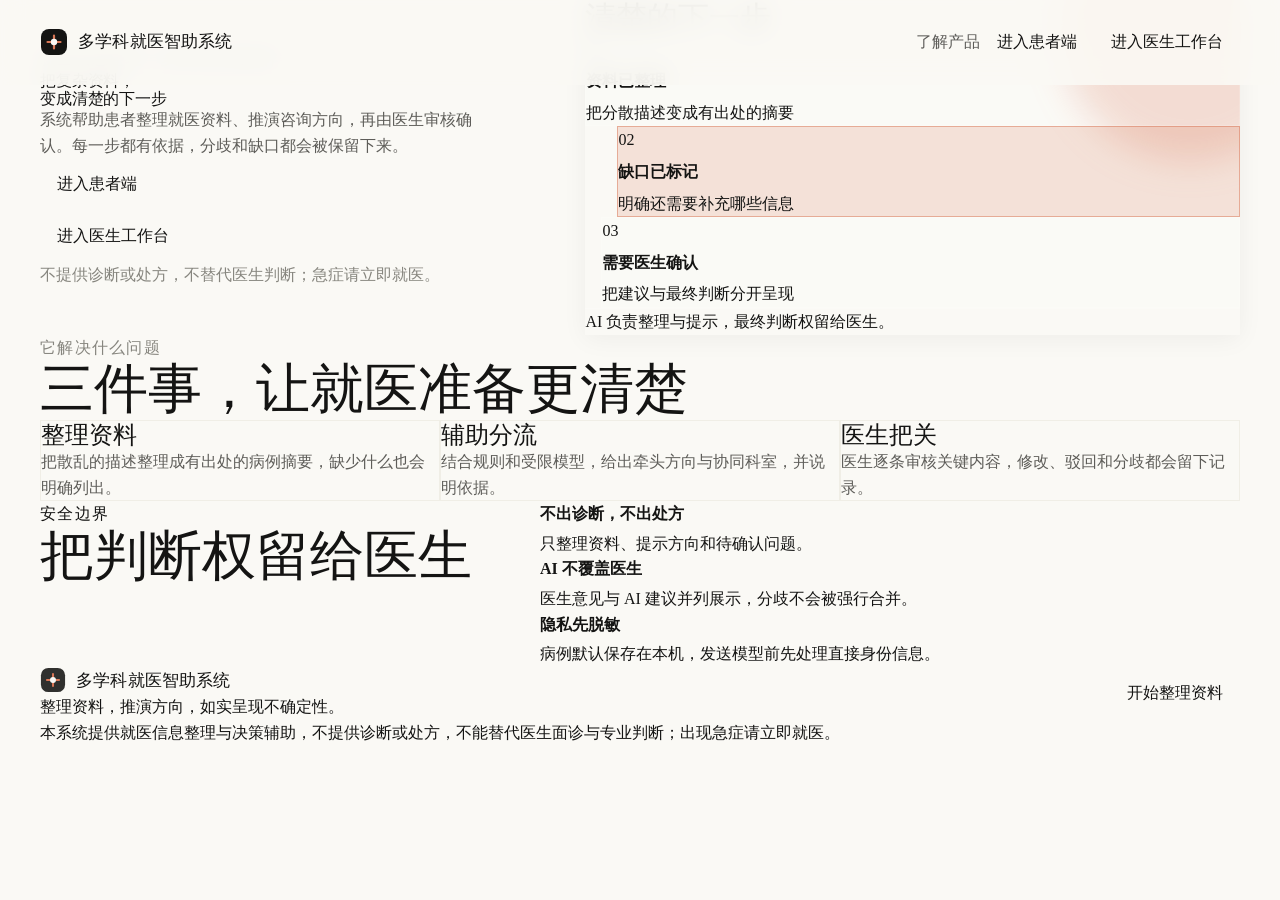
==== commit f1245a23: "fix(home): keep mobile navigation and simplify role entries" ====
--- a/backend/templates/home.html
+++ b/backend/templates/home.html
@@ -114,20 +114,6 @@
 .dd-sep{height:1px;background:var(--border);margin:var(--sp-12) 0;}
 .nav-cta{display:none;}
 @media (min-width:720px){.nav-cta{display:inline-flex;}}
-.burger{display:inline-flex;flex-direction:column;justify-content:center;gap:5px;width:40px;height:40px;
-        border:1px solid var(--border-strong);border-radius:var(--br-8);background:var(--gray-000);padding:0 9px;}
-@media (min-width:1000px){.burger{display:none;}}
-.burger i{display:block;height:1.5px;background:var(--text);border-radius:2px;transition:transform .25s var(--ease-out-power2),opacity .2s;}
-.burger[aria-expanded="true"] i:nth-child(1){transform:translateY(6.5px) rotate(45deg);}
-.burger[aria-expanded="true"] i:nth-child(2){opacity:0;}
-.burger[aria-expanded="true"] i:nth-child(3){transform:translateY(-6.5px) rotate(-45deg);}
-.mobile-panel{display:none;background:var(--gray-000);border-bottom:1px solid var(--border-strong);}
-.mobile-panel.open{display:block;}
-@media (min-width:1000px){.mobile-panel.open{display:none;}}
-.mobile-panel .container{padding-top:var(--sp-16);padding-bottom:var(--sp-24);}
-.mobile-panel a{display:block;padding:10px 0;border-bottom:1px solid var(--border);font-size:var(--body-3);}
-.mobile-panel .banner-note{margin-top:var(--sp-16);}
-
 /* ============================ 按钮 ============================ */
 .btn{
   display:inline-flex;align-items:center;justify-content:center;gap:8px;
@@ -182,8 +168,6 @@
 .hero-form{display:grid;gap:var(--sp-12);}
 .hero-form.role-entries{background:transparent;border:0;box-shadow:none;padding:0;max-width:480px;}
 .role-entry{display:flex;align-items:center;justify-content:space-between;gap:var(--sp-16);width:100%;min-height:52px;padding:12px 16px;border-radius:var(--br-12);}
-.role-entry span:last-child{font-size:20px;line-height:1;transition:transform .16s var(--ease-out-power2);}
-.role-entry:hover span:last-child{transform:translateX(3px);}
 .hero-boundary{margin-top:var(--sp-16);font-size:var(--caption);color:var(--text-3);}
 .legal{font-size:var(--micro);color:var(--text-3);margin-top:var(--sp-12);line-height:1.6;}
 .msg{font-size:var(--caption);margin-top:var(--sp-8);display:none;}
@@ -334,8 +318,7 @@
 .footer-bottom p{font-size:var(--micro);color:var(--gray-500);}
 @media (max-width:720px){
   .nav-right{gap:var(--sp-8);}
-  .nav-right>.nav-link{display:none;}
-  .home-entry .btn{min-height:40px;padding:7px 10px;font-size:var(--caption);}
+  .home-entry .btn{min-height:44px;padding:7px 10px;font-size:var(--caption);}
   .home-entry .btn-sand{display:none;}
   .footer-compact{display:grid;gap:var(--sp-20);}
   .footer-compact .enter{margin-top:0;}
@@ -376,8 +359,8 @@
         <h1>把复杂资料，<br>变成清楚的下一步</h1>
         <p class="sub">系统帮助患者整理就医资料、推演咨询方向，再由医生审核确认。每一步都有依据，分歧和缺口都会被保留下来。</p>
         <div class="hero-form role-entries" aria-label="选择使用入口">
-          <button class="role-entry btn btn-clay" onclick="enterAs('patient')"><span>进入患者端</span><span aria-hidden="true">↗</span></button>
-          <button class="role-entry btn btn-sand" onclick="enterAs('doctor')"><span>进入医生工作台</span><span aria-hidden="true">↗</span></button>
+          <button class="role-entry btn btn-clay" onclick="enterAs('patient')">进入患者端</button>
+          <button class="role-entry btn btn-sand" onclick="enterAs('doctor')">进入医生工作台</button>
         </div>
         <p class="hero-boundary">不提供诊断或处方，不替代医生判断；急症请立即就医。</p>
       </div>
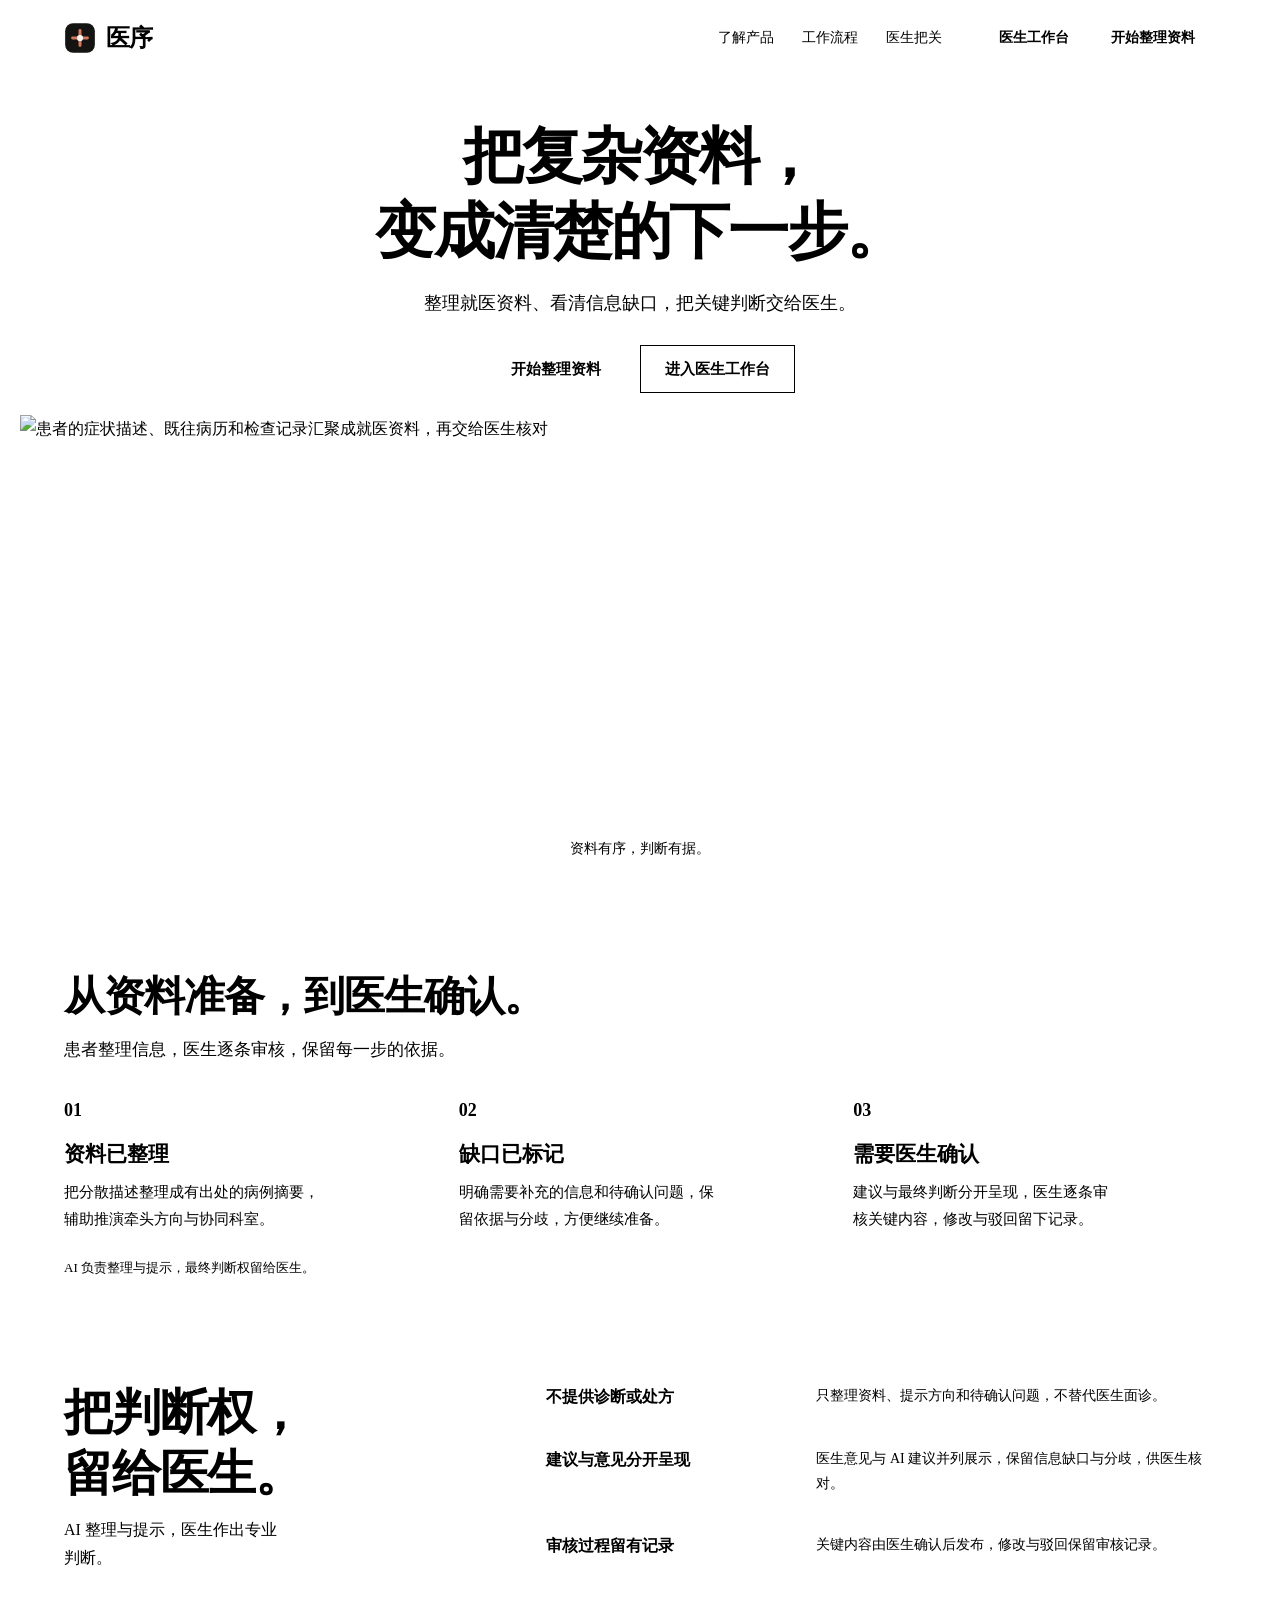
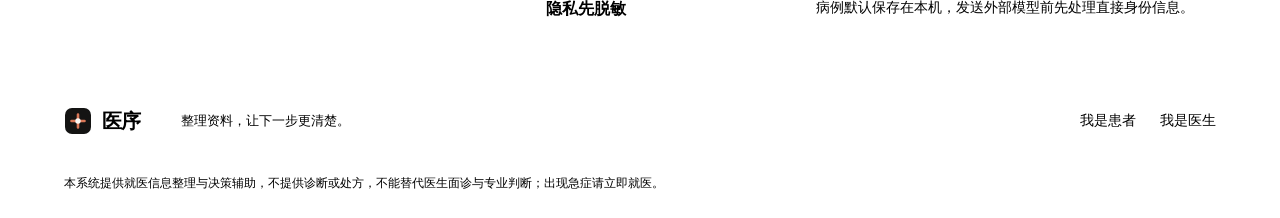
==== commit de70d138: "feat(ui): 医生/患者工作台与首页视觉重做，报告渲染收敛为一份 报告渲染 - 抽出 static/js/final-report.js（finalReportDocumentHtml）：医生端" ====
--- a/backend/templates/home.html
+++ b/backend/templates/home.html
@@ -3,485 +3,306 @@
 <head>
 <meta charset="UTF-8">
 <meta name="viewport" content="width=device-width, initial-scale=1.0">
-<title>多学科就医智助系统 · AI 辅助就医信息整理与多学科决策协作平台</title>
-<meta name="description" content="把散乱的病历整理成医生看得懂的一页摘要，推演该看哪些科、还缺什么信息，最后由医生逐条把关。不出诊断、不出处方、不替代医生。">
+<title>医序｜多学科就医信息协作平台</title>
+<meta name="description" content="整理就医资料、看清信息缺口，把关键判断交给医生。医序提供就医信息整理与多学科协作，不提供诊断或处方，不替代医生。">
 <link rel="stylesheet" href="/static/css/tokens.css">
 <style>
-/* ============================================================
-   设计 token —— 暖色编辑风（自有实现：字体为系统字体栈、插画为自绘 SVG、零外链资源）
-   全部为 computed 值，禁止目测改色；颜色只允许从本表取用
-   ============================================================ */
+/* 首页使用公共色板，标题和插画采用居中布局。 */
 :root{
-  /* 首页专用（落地页比工作台用更大的编辑式尺度） */
-  --surface:#fff;
-  --shadow-sm:0 2px 8px rgba(0,0,0,.04);
-  --shadow-md:0 4px 20px rgba(0,0,0,.04);
-  --shadow-lg:0 4px 16px rgba(0,0,0,.10);
-  --whisper:0 4px 24px rgba(0,0,0,.05);
-  --display-2:clamp(32px,22px + 2.5vw,56px);
-  --headline-1:clamp(28px,24px + 1.6vw,48px);
-  --headline-3:clamp(24px,22px + .7vw,34px);
-  --headline-5:clamp(19px,18px + .45vw,24px);
-  --nav-h:72px;
-  /* 首页独有别名（页面自定义命名） */
-  --bg:#faf9f5;
-  --surface-2:#f5f4ed;
-  --text:#141413;
-  --text-2:#5e5d59;
-  --text-3:#87867f;
-  --border:#f0eee6;
-  --border-strong:#e8e6dc;
+  --bg:var(--gray-050);
+  --surface:var(--gray-000);
+  --surface-2:var(--gray-100);
+  --text:var(--gray-950);
+  --text-2:var(--gray-600);
+  --text-3:var(--gray-500);
+  --border:var(--gray-200);
+  --border-strong:var(--gray-300);
   --container:1200px;
-}
-
+  --nav-h:76px;
+  --display-2:clamp(28px,3.2vw,42px);
+}
 *,*::before,*::after{box-sizing:border-box;}
-html{scroll-behavior:smooth;}
-body{
-  margin:0;background:var(--bg);color:var(--text);
-  font-family:var(--font-sans);font-size:var(--body-2);line-height:1.6;
-  -webkit-font-smoothing:antialiased;
+html{scroll-behavior:smooth;scroll-padding-top:calc(var(--nav-h) + 20px);}
+body{margin:0;background:var(--bg);color:var(--text);font-family:var(--font-sans);font-size:16px;line-height:1.7;-webkit-font-smoothing:antialiased;}
+::selection{background:var(--oat);color:var(--text);}
+a{color:inherit;text-decoration:none;}
+h1,h2,h3,p,figure{margin:0;}
+h1,h2,h3{font-family:var(--font-sans);}
+button{font:inherit;cursor:pointer;}
+a,button{-webkit-tap-highlight-color:transparent;}
+:focus-visible{outline:2px solid var(--focus-ring);outline-offset:4px;border-radius:var(--br-8);}
+.container{width:100%;max-width:var(--container);margin:0 auto;padding:0 24px;}
+.skip{position:absolute;left:16px;top:12px;z-index:200;padding:8px 16px;min-height:44px;background:var(--surface);border-radius:var(--br-8);transform:translateY(-180%);}
+.skip:focus{transform:none;}
+
+/* 导航保持简洁，手机端直接显示产品锚点与患者入口。 */
+.nav{position:sticky;top:0;z-index:100;background:var(--bg);border-bottom:1px solid transparent;transition:border-color 160ms ease;}
+.nav.scrolled{border-bottom-color:var(--border);}
+.nav-inner{height:var(--nav-h);display:flex;align-items:center;justify-content:space-between;gap:24px;}
+.brand{display:inline-flex;align-items:center;gap:10px;flex:0 0 auto;}
+.brand svg{display:block;flex:0 0 auto;}
+.brand .name{font-size:24px;font-weight:700;letter-spacing:-.03em;white-space:nowrap;}
+.nav-right{display:flex;align-items:center;gap:48px;min-width:0;}
+.nav-links,.home-entry{display:flex;align-items:center;gap:28px;}
+.home-entry{gap:12px;}
+.nav-link{display:inline-flex;align-items:center;min-height:44px;font-size:14px;font-weight:500;color:var(--text-2);white-space:nowrap;}
+.nav-link:hover{color:var(--text);}
+.btn{display:inline-flex;align-items:center;justify-content:center;min-height:44px;padding:10px 20px;border:1px solid transparent;border-radius:var(--br-8);font-size:14px;font-weight:600;line-height:1.4;white-space:nowrap;transition:background 160ms ease,border-color 160ms ease;}
+.btn-dark{background:var(--gray-950);color:var(--gray-000);}
+.btn-dark:hover{background:var(--gray-750);}
+.btn-clay{background:var(--clay-dark);color:var(--gray-000);}
+.btn-clay:hover{background:var(--text);}
+.btn-outline{background:transparent;border-color:var(--gray-650);color:var(--text);}
+.btn-outline:hover{background:var(--surface-2);}
+.btn-plain{background:transparent;color:var(--text-2);padding-inline:8px;}
+.btn-plain:hover{color:var(--text);background:var(--surface-2);}
+.home-entry .btn{min-height:44px;white-space:nowrap;}
+
+/* 标题、入口与独立插画按单列排列。 */
+.hero-section{padding:42px 0 54px;}
+.hero{display:grid;grid-template-columns:minmax(0,1fr);gap:0;align-items:center;}
+.hero-copy{text-align:center;}
+.hero h1{font-size:clamp(40px,4.8vw,68px);font-weight:700;line-height:1.22;letter-spacing:-.035em;}
+.hero h1 span{display:block;}
+.hero .sub{max-width:680px;margin:18px auto 0;font-size:18px;color:var(--text-2);line-height:1.8;text-wrap:balance;}
+.hero .sub span{display:inline-block;}
+.hero-form{display:flex;align-items:center;justify-content:center;flex-wrap:wrap;gap:14px;margin:26px auto 0;}
+.role-entry{min-height:48px;padding:12px 24px;font-size:15px;}
+.hero-art{width:min(calc(100vw - 40px),1360px);max-width:none;min-width:0;justify-self:center;margin-top:22px;}
+.hero-art img{display:block;width:100%;height:auto;}
+.hero-art figcaption{text-align:center;color:var(--text-2);font-size:14px;margin-top:8px;}
+
+/* 流程用开放的顺序结构，避免额外容器。 */
+.section{padding:56px 0;}
+.section-head{margin-bottom:30px;}
+.h2{font-size:var(--display-2);font-weight:700;line-height:1.3;letter-spacing:-.025em;text-wrap:balance;}
+.lede{margin-top:12px;color:var(--text-2);font-size:17px;max-width:65ch;}
+.product-steps{display:grid;grid-template-columns:repeat(3,minmax(0,1fr));gap:32px;margin:0;padding:0;list-style:none;}
+.step-heading{display:flex;align-items:center;gap:18px;margin-bottom:14px;}
+.step-heading::after{content:"";height:1px;background:var(--gray-250);flex:1;}
+.step-number{font-size:18px;font-weight:600;color:var(--clay-dark);font-variant-numeric:tabular-nums;}
+.product-steps h3{font-size:21px;font-weight:650;line-height:1.5;margin-bottom:8px;}
+.product-steps p{color:var(--text-2);font-size:15px;max-width:35ch;line-height:1.8;}
+.product-flow-note{margin-top:24px;font-size:13px;color:var(--text-3);}
+
+/* 医生把关区沿用浅色背景，保留专业边界和隐私说明。 */
+.trust-section{background:var(--surface-2);padding:48px 0;}
+.trust-compact{display:grid;grid-template-columns:minmax(0,1fr) minmax(0,1.6fr);gap:64px;align-items:start;}
+.trust-copy .h2{font-size:clamp(34px,3.8vw,50px);line-height:1.25;}
+.trust-copy .h2 span{display:block;}
+.trust-copy .lede{font-size:16px;max-width:28ch;}
+.trust-points{margin:0;}
+.trust-point{display:grid;grid-template-columns:minmax(160px,.8fr) minmax(0,1.3fr);gap:24px;padding:18px 0;border-bottom:1px solid var(--border-strong);}
+.trust-point:first-child{padding-top:0;}
+.trust-point:last-child{border-bottom:0;padding-bottom:0;}
+.trust-point dt{font-weight:650;font-size:16px;}
+.trust-point dd{margin:0;font-size:14px;color:var(--text-2);line-height:1.8;}
+
+/* 页脚给出角色入口与完整医疗提示。 */
+.footer{padding:28px 0 24px;}
+.footer-top{display:flex;align-items:center;justify-content:space-between;gap:24px;}
+.footer-brand{display:flex;align-items:center;gap:20px;}
+.footer .brand .name{font-size:20px;}
+.footer .tagline{padding-left:20px;border-left:1px solid var(--border-strong);font-size:13px;color:var(--text-2);}
+.footer-entries{display:flex;gap:24px;flex:0 0 auto;}
+.footer-entries a{display:inline-flex;align-items:center;min-height:44px;font-size:14px;font-weight:500;text-underline-offset:4px;}
+.footer-entries a:hover{text-decoration:underline;}
+.footer-bottom{margin-top:16px;padding-top:14px;border-top:1px solid var(--border);}
+.footer-bottom p{font-size:12px;line-height:1.8;color:var(--text-3);}
+
+/* 内容默认可见，入场效果只增强标题与插画。 */
+@media (prefers-reduced-motion:no-preference){
+  .hero-copy{animation:hero-enter 480ms var(--ease-out-quart);}
+  .hero-art{animation:hero-enter 620ms var(--ease-out-quart);}
+}
+@keyframes hero-enter{from{opacity:.7;transform:translateY(8px);}to{opacity:1;transform:none;}}
+@media (max-width:1000px){
+  .nav-right{gap:24px;}
+  .nav-links{gap:20px;}
+  .nav-links .nav-link:first-child{display:none;}
+  .trust-compact{gap:36px;grid-template-columns:minmax(0,1fr) minmax(0,1.5fr);}
+  .trust-point{grid-template-columns:1fr;gap:4px;}
+}
+@media (max-width:720px){
+  :root{--nav-h:68px;}
+  .container{padding-inline:20px;}
+  .nav-inner{gap:16px;}
+  .brand{gap:8px;}
+  .brand .name{font-size:20px;}
+  .brand svg{width:28px;height:28px;}
+  .nav-right{gap:12px;}
+  .nav-links{gap:0;}
+  .nav-links .nav-link:last-child{display:none;}
+  .nav-link{font-size:13px;}
+  .home-entry .btn{min-height:44px;padding:8px 12px;font-size:12px;white-space:nowrap;}
+  .home-entry .btn-plain{display:none;}
+  .hero-section{padding:36px 0 36px;}
+  .hero h1{font-size:clamp(27px,8.2vw,48px);line-height:1.3;letter-spacing:-.025em;}
+  .hero .sub{max-width:460px;font-size:15px;line-height:1.8;margin-top:16px;}
+  .hero-form{gap:10px;margin-top:22px;}
+  .role-entry{min-height:46px;padding:12px 17px;font-size:14px;}
+  .hero-art{width:calc(100vw - 24px);margin-top:28px;}
+  .hero-art figcaption{font-size:12px;margin-top:12px;}
+  .section{padding:36px 0;}
+  .section-head{margin-bottom:24px;}
+  .h2{font-size:28px;line-height:1.4;}
+  .lede{font-size:15px;margin-top:10px;}
+  .product-steps{grid-template-columns:1fr;gap:26px;}
+  .step-heading{margin-bottom:8px;}
+  .step-heading::after{max-width:80px;}
+  .step-number{font-size:16px;}
+  .product-steps h3{font-size:19px;margin-bottom:6px;}
+  .product-steps p{max-width:none;font-size:14px;}
+  .product-flow-note{font-size:12px;margin-top:22px;}
+  .trust-section{padding:36px 0;}
+  .trust-compact{grid-template-columns:minmax(0,1fr);gap:24px;}
+  .trust-copy .h2{font-size:32px;}
+  .trust-copy .lede{max-width:none;font-size:14px;}
+  .trust-point{padding:16px 0;}
+  .trust-point dt{font-size:15px;}
+  .trust-point dd{font-size:13px;}
+  .footer{padding:24px 0 20px;}
+  .footer-top{align-items:flex-start;gap:14px;flex-direction:column;}
+  .footer-brand{gap:16px;flex-wrap:wrap;}
+  .footer .tagline{padding-left:16px;font-size:12px;}
+  .footer-entries{gap:28px;}
+  .footer-bottom{margin-top:12px;}
+}
+@media (max-width:360px){
+  .container{padding-inline:18px;}
+  .nav-inner{gap:8px;}
+  .nav-right{gap:8px;}
+  .home-entry .btn{padding-inline:9px;}
+  .nav-link{font-size:12px;}
 }
 @media (prefers-reduced-motion:reduce){
   html{scroll-behavior:auto;}
-  *{animation-duration:.001ms !important;transition-duration:.001ms !important;}
-}
-a{color:inherit;text-decoration:none;}
-h1,h2,h3,h4{font-family:var(--font-display);font-weight:500;margin:0;}
-p{margin:0;}
-ul{margin:0;padding:0;list-style:none;}
-button{font-family:inherit;font-size:inherit;cursor:pointer;}
-:focus-visible{outline:2px solid var(--focus-ring);outline-offset:2px;border-radius:var(--br-8);}
-.skip{position:absolute;left:-9999px;top:0;background:var(--gray-000);padding:10px 16px;
-      border-radius:0 0 var(--br-8) 0;z-index:200;}
-.skip:focus{left:0;}
-.container{max-width:var(--container);margin:0 auto;padding:0 var(--sp-24);}
-.mono{font-family:var(--font-mono);font-variant-numeric:tabular-nums;}
-.muted{color:var(--text-2);}
-.tiny{font-size:var(--caption);color:var(--text-3);}
-.sr{position:absolute;width:1px;height:1px;overflow:hidden;clip:rect(0 0 0 0);white-space:nowrap;}
-
-/* ============================ 滚动揭示（渐进增强） ============================ */
-.reveal > *{opacity:1;transform:none;}
-.js-ready .reveal > *{
-  opacity:0;transform:translateY(10px);
-  transition:opacity .75s var(--ease-out-power2),transform .75s var(--ease-out-power2);
-  transition-delay:calc(var(--reveal-index,0) * .1s);
-}
-.js-ready .reveal.revealed > *{opacity:1;transform:none;}
-@media (prefers-reduced-motion:reduce){
-  .reveal > *,.js-ready .reveal > *{opacity:1;transform:none;transition:none;}
-}
-
-/* ============================ 顶栏（固定） ============================ */
-.nav{
-  position:fixed;top:0;left:0;right:0;z-index:100;
-  background:rgba(250,249,245,.92);backdrop-filter:saturate(180%) blur(12px);
-  border-bottom:1px solid transparent;transition:border-color .2s,box-shadow .2s;
-  animation:navIn 1s var(--ease-out-power2) both;
-}
-@keyframes navIn{from{opacity:0;transform:translateY(-20px);}to{opacity:1;transform:none;}}
-.nav.scrolled{border-bottom-color:var(--border);box-shadow:var(--shadow-sm);}
-@media (prefers-reduced-motion:reduce){.nav{animation:none;}}
-.nav-inner{display:flex;align-items:center;justify-content:space-between;height:var(--nav-h);gap:var(--sp-24);}
-@media (min-width:1200px){:root{--nav-h:84px;}}
-.brand{display:flex;align-items:center;gap:10px;flex:0 0 auto;}
-.brand svg{display:block;}
-.brand .name{font-family:var(--font-display);font-weight:500;font-size:17px;letter-spacing:.01em;white-space:nowrap;}
-.nav-right{display:flex;align-items:center;gap:var(--sp-24);}
-.home-entry{display:flex;align-items:center;gap:var(--sp-8);}
-.nav-links{display:none;align-items:center;gap:var(--sp-24);}
-@media (min-width:1000px){.nav-links{display:flex;}}
-.nav-link{font-size:var(--body-3);color:var(--text-2);padding:6px 0;background:none;border:0;}
-.nav-link:hover{color:var(--text);}
-.dd{position:relative;}
-.dd-trigger{display:inline-flex;align-items:center;gap:6px;}
-.dd-trigger .caret{transition:transform .2s var(--ease-out-power2);}
-.dd.open .dd-trigger .caret{transform:rotate(180deg);}
-.dd-panel{
-  position:absolute;top:calc(100% + 10px);left:50%;translate:-50% 0;
-  min-width:320px;background:var(--gray-000);border:1px solid var(--border-strong);
-  border-radius:var(--br-16);box-shadow:var(--whisper);padding:var(--sp-16);
-  opacity:0;visibility:hidden;transform:translateY(-6px);
-  transition:opacity .18s var(--ease-out-power2),transform .18s var(--ease-out-power2),visibility .18s;
-}
-.dd.open .dd-panel{opacity:1;visibility:visible;transform:none;}
-.dd-panel .grp-title{font-size:var(--label);letter-spacing:.06em;text-transform:uppercase;
-                     color:var(--text-3);margin-bottom:8px;font-family:var(--font-sans);}
-.dd-panel .cols{display:grid;grid-template-columns:1fr;gap:2px;}
-.dd-panel a{display:block;padding:8px 10px;border-radius:var(--br-8);font-size:var(--body-3);color:var(--text);}
-.dd-panel a:hover{background:var(--gray-100);}
-.dd-panel a span{display:block;font-size:var(--caption);color:var(--text-3);margin-top:2px;}
-.dd-sep{height:1px;background:var(--border);margin:var(--sp-12) 0;}
-.nav-cta{display:none;}
-@media (min-width:720px){.nav-cta{display:inline-flex;}}
-/* ============================ 按钮 ============================ */
-.btn{
-  display:inline-flex;align-items:center;justify-content:center;gap:8px;
-  min-height:44px;padding:8px 16px;border-radius:var(--br-12);
-  border:1px solid transparent;font-size:var(--body-3);font-weight:500;
-  transition:background .16s,border-color .16s,transform .16s var(--ease-out-power2);
-}
-.btn:active{transform:translateY(1px);}
-.btn-clay{background:var(--clay);color:var(--gray-050);box-shadow:0 0 0 0 var(--clay),0 0 0 1px var(--clay);}
-.btn-clay:hover{background:var(--clay-hover);}
-.btn-sand{background:var(--gray-200);color:var(--gray-650);box-shadow:0 0 0 1px var(--gray-300);}
-.btn-sand:hover{background:var(--gray-250);}
-.btn-white{background:var(--gray-000);color:var(--text);box-shadow:0 0 0 1px var(--gray-300);}
-.btn-white:hover{background:var(--gray-100);}
-.btn-ghost{background:transparent;color:var(--text-2);border-color:var(--border-strong);}
-.btn-ghost:hover{color:var(--text);border-color:var(--gray-300);}
-.btn-dark{background:var(--gray-750);color:var(--gray-050);}
-.btn-dark:hover{background:var(--gray-700);}
-.btn-block{width:100%;}
-.btn .ico{width:16px;height:16px;flex:0 0 16px;}
-
-/* ============================ 区块骨架 ============================ */
-.section{padding-block:var(--sp-96);}
-.section:first-of-type{padding-top:calc(var(--nav-h) + var(--sp-96));}
-.section-head{max-width:var(--container);margin:0 auto var(--sp-40);}
-.eyebrow{font-family:var(--font-mono);font-size:var(--label);letter-spacing:.08em;
-         text-transform:uppercase;color:var(--text-3);margin-bottom:var(--sp-12);}
-.h2{font-size:var(--display-2);line-height:1.1;}
-.lede{font-size:var(--body-1);color:var(--text-2);max-width:62ch;margin-top:var(--sp-16);}
-.theme-dark{background:var(--gray-950);color:var(--gray-050);}
-.theme-dark .muted,.theme-dark .lede{color:var(--gray-400);}
-.theme-dark .tiny{color:var(--gray-500);}
-.theme-dark .eyebrow{color:var(--gray-500);}
-
-/* ============================ Hero ============================ */
-.hero{display:grid;gap:var(--sp-48);align-items:center;}
-@media (min-width:1000px){.hero{grid-template-columns:minmax(0,5fr) minmax(0,6fr);gap:var(--sp-64);}}
-.hero h1{font-size:var(--display-1);line-height:1.1;letter-spacing:-.01em;}
-.hero .sub{font-size:var(--body-1);color:var(--text-2);margin-top:var(--sp-24);max-width:56ch;}
-.hero-form{margin-top:var(--sp-32);background:var(--gray-000);border:1px solid var(--border-strong);
-           border-radius:var(--br-24);padding:var(--sp-24);box-shadow:var(--whisper);max-width:440px;}
-.hero-form .or{display:flex;align-items:center;gap:var(--sp-12);color:var(--text-3);
-               font-size:var(--caption);margin:var(--sp-12) 0;}
-.hero-form .or::before,.hero-form .or::after{content:"";height:1px;background:var(--border);flex:1;}
-.hero-form .form-row{display:none;margin-top:var(--sp-12);}
-.hero-form .form-row.open{display:block;}
-.hero-form .form-row input{
-  width:100%;min-height:44px;padding:8px 12px;border:1px solid var(--border-strong);
-  border-radius:var(--br-12);font-family:inherit;font-size:var(--body-3);
-  background:var(--gray-000);color:var(--text);margin-bottom:8px;
-}
-.hero-form{display:grid;gap:var(--sp-12);}
-.hero-form.role-entries{background:transparent;border:0;box-shadow:none;padding:0;max-width:480px;}
-.role-entry{display:flex;align-items:center;justify-content:space-between;gap:var(--sp-16);width:100%;min-height:52px;padding:12px 16px;border-radius:var(--br-12);}
-.hero-boundary{margin-top:var(--sp-16);font-size:var(--caption);color:var(--text-3);}
-.legal{font-size:var(--micro);color:var(--text-3);margin-top:var(--sp-12);line-height:1.6;}
-.msg{font-size:var(--caption);margin-top:var(--sp-8);display:none;}
-.msg.show{display:block;}
-.msg.err{color:var(--danger);}
-.msg.ok{color:var(--ok);}
-/* Hero 右侧：产品界面预览（自绘，非截图；结构对齐真实界面） */
-.preview{
-  background:var(--gray-000);border:1px solid var(--border-strong);border-radius:var(--br-32);
-  padding:var(--sp-16);box-shadow:var(--whisper);overflow:hidden;
-}
-.preview .chrome{display:flex;align-items:center;gap:8px;padding-bottom:var(--sp-12);
-                 border-bottom:1px solid var(--border);}
-.preview .dot{width:9px;height:9px;border-radius:50%;background:var(--gray-200);}
-.preview .chrome .t{margin-left:8px;font-size:var(--micro);color:var(--text-3);}
-.preview .stage{display:grid;gap:var(--sp-12);padding-top:var(--sp-12);}
-@media (min-width:560px){.preview .stage{grid-template-columns:1fr 1.1fr;}}
-.pv-card{background:var(--surface-2);border:1px solid var(--border);border-radius:var(--br-12);padding:var(--sp-12);}
-.pv-card .ct{font-size:var(--caption);color:var(--text-3);margin-bottom:8px;}
-.pv-row{display:flex;align-items:center;justify-content:space-between;gap:8px;
-        font-size:var(--caption);padding:5px 0;border-bottom:1px dashed var(--border);}
-.pv-row:last-child{border-bottom:0;}
-.chip{display:inline-block;padding:1px 8px;border-radius:999px;font-size:var(--micro);
-      background:var(--gray-150);color:var(--text-2);white-space:nowrap;}
-.chip.ok{background:rgba(46,125,79,.12);color:var(--ok);}
-.chip.warn{background:rgba(183,121,31,.14);color:var(--warn);}
-.chip.danger{background:rgba(179,64,46,.12);color:var(--danger);}
-.chip.info{background:rgba(91,75,138,.12);color:var(--info);}
-.chip.clay{background:rgba(217,119,87,.16);color:var(--clay-dark);}
-.badge-ai{display:inline-flex;align-items:center;gap:6px;margin-top:var(--sp-12);
-          padding:5px 12px;border-radius:999px;background:var(--gray-150);
-          color:var(--text-2);font-size:var(--micro);}
-/* ============================ Hero 视觉中心：证据画布 ============================ */
-.evidence-canvas{position:relative;isolation:isolate;overflow:hidden;background:var(--gray-950);color:var(--gray-050);border-radius:var(--br-32);padding:clamp(var(--sp-24),4vw,var(--sp-40));box-shadow:var(--whisper);}
-.evidence-canvas::before{content:"";position:absolute;z-index:0;width:260px;height:260px;right:-80px;top:-100px;border-radius:50%;background:rgba(217,119,87,.24);filter:blur(18px);animation:evidenceGlow 9s ease-in-out infinite;}
-@keyframes evidenceGlow{0%,100%{transform:translate3d(0,0,0);opacity:.65;}50%{transform:translate3d(-22px,20px,0);opacity:1;}}
-.evidence-canvas-title{position:relative;z-index:1;font-family:var(--font-display);font-size:var(--headline-3);line-height:1.15;}
-.evidence-cards{display:grid;gap:var(--sp-12);margin-top:var(--sp-32);}
-.evidence-card{position:relative;z-index:1;display:grid;gap:6px;padding:var(--sp-16);background:rgba(255,255,255,.08);border:1px solid rgba(255,255,255,.14);border-radius:var(--br-12);}
-.evidence-card:nth-child(2){margin-inline-start:clamp(12px,3vw,32px);background:rgba(217,119,87,.18);border-color:rgba(217,119,87,.5);}
-.evidence-card:nth-child(3){margin-inline-start:clamp(5px,1.5vw,16px);}
-.evidence-card span{font-family:var(--font-mono);font-size:var(--micro);color:var(--gray-400);}
-.evidence-card strong{font-size:var(--body-2);font-weight:600;color:var(--gray-050);}
-.evidence-card p{font-size:var(--caption);color:var(--gray-400);}
-.evidence-card.accent p{color:var(--gray-300);}
-.evidence-canvas-note{position:relative;z-index:1;margin-top:var(--sp-24);padding-top:var(--sp-16);border-top:1px solid rgba(255,255,255,.14);font-size:var(--caption);color:var(--gray-400);}
-/* 信任条 */
-.trustbar{margin-top:var(--sp-40);display:flex;flex-wrap:wrap;gap:var(--sp-12);}
-.trustbar span{display:inline-flex;align-items:center;gap:6px;font-size:var(--caption);
-               color:var(--text-2);background:var(--gray-000);border:1px solid var(--border-strong);
-               border-radius:999px;padding:6px 14px;}
-.trustbar b{font-weight:500;color:var(--text);}
-
-/* ============================ 卡片网格 ============================ */
-.grid{display:grid;gap:var(--sp-16);}
-.grid-3{grid-template-columns:1fr;}
-.grid-4{grid-template-columns:1fr;}
-@media (min-width:768px){.grid-3{grid-template-columns:repeat(3,1fr);}.grid-4{grid-template-columns:repeat(2,1fr);}}
-@media (min-width:1100px){.grid-4{grid-template-columns:repeat(4,1fr);}}
-.card{background:var(--gray-000);border:1px solid var(--border);border-radius:var(--br-16);
-      padding:var(--sp-24);box-shadow:var(--shadow-md);}
-.card h3{font-size:var(--headline-5);line-height:1.2;margin-bottom:var(--sp-12);}
-.card .kicker{font-family:var(--font-mono);font-size:var(--micro);letter-spacing:.06em;
-              color:var(--clay-dark);text-transform:uppercase;margin-bottom:var(--sp-12);}
-.card p{color:var(--text-2);font-size:var(--body-3);}
-.card .list{margin-top:var(--sp-16);}
-.card .list li{position:relative;padding-left:18px;font-size:var(--body-3);color:var(--text-2);margin-bottom:8px;}
-.card .list li::before{content:"";position:absolute;left:2px;top:9px;width:5px;height:5px;
-                       border-radius:50%;background:var(--gray-400);}
-.check li::before{background:var(--ok) !important;}
-.theme-dark .card{background:var(--gray-750);border-color:var(--gray-750);color:var(--gray-050);}
-.theme-dark .card p,.theme-dark .card .list li{color:var(--gray-400);}
-.theme-dark .card h3{color:var(--gray-050);}
-
-/* ============================ 紧凑区块 ============================ */
-.compact-section{padding-block:var(--sp-64);}
-.compact-card{padding:var(--sp-20);box-shadow:none;}
-.compact-card h3{margin-bottom:var(--sp-8);}
-.trust-compact{display:grid;gap:var(--sp-32);align-items:start;}
-@media (min-width:900px){.trust-compact{grid-template-columns:minmax(0,1fr) minmax(0,1.4fr);gap:var(--sp-64);}}
-.trust-points{display:grid;gap:var(--sp-16);}
-.trust-points p{display:grid;gap:4px;padding-bottom:var(--sp-16);border-bottom:1px solid var(--gray-750);}
-.trust-points p:last-child{padding-bottom:0;border-bottom:0;}
-.trust-points strong{font-size:var(--body-2);color:var(--gray-050);}
-.trust-points span{font-size:var(--caption);color:var(--gray-400);}
-
-/* ============================ 标签页 + 卡片（对应套餐区） ============================ */
-.tabs-wrap{display:flex;justify-content:center;margin-bottom:var(--sp-32);}
-.tablist{position:relative;display:inline-flex;background:var(--gray-150);border-radius:999px;padding:4px;}
-.tablist button{position:relative;z-index:1;border:0;background:transparent;color:var(--text-2);
-                padding:9px 20px;border-radius:999px;font-size:var(--body-3);}
-.tablist button[aria-selected="true"]{color:var(--text);font-weight:500;}
-.tabpanel{display:none;}
-.tabpanel.active{display:block;animation:fadeUp .4s var(--ease-out-power2) both;}
-@keyframes fadeUp{from{opacity:0;transform:translateY(8px);}to{opacity:1;transform:none;}}
-.scene-card{display:flex;flex-direction:column;height:100%;}
-.scene-card .who{font-family:var(--font-mono);font-size:var(--micro);color:var(--text-3);margin-bottom:6px;}
-.scene-card .pitch{font-size:var(--body-3);color:var(--text-2);margin-bottom:var(--sp-16);}
-.scene-card.featured{border-color:var(--clay);box-shadow:0 0 0 1px var(--clay),var(--shadow-md);}
-.scene-card .flag{display:inline-block;font-size:var(--micro);color:var(--clay-dark);
-                  background:rgba(217,119,87,.12);border-radius:999px;padding:2px 10px;margin-bottom:var(--sp-12);}
-.scene-card .cta{margin-top:auto;padding-top:var(--sp-20);}
-
-/* ============================ 评测数字 ============================ */
-.metric{background:var(--gray-000);border:1px solid var(--border);border-radius:var(--br-16);
-        padding:var(--sp-24);}
-.metric .v{font-family:var(--font-display);font-size:var(--headline-1);line-height:1.1;}
-.metric .k{font-size:var(--body-3);margin-top:8px;}
-.metric .s{font-size:var(--caption);color:var(--text-3);margin-top:6px;}
-
-/* ============================ FAQ ============================ */
-.faq{max-width:var(--container);margin:0 auto;border-top:1px solid var(--border);}
-.faq-item{border-bottom:1px solid var(--border);}
-.faq-trigger{width:100%;display:flex;align-items:center;justify-content:space-between;gap:var(--sp-16);
-             background:transparent;border:0;padding:var(--sp-24) 0;text-align:left;}
-.faq-trigger h3{font-size:var(--headline-5);}
-.faq-trigger .plus{position:relative;width:16px;height:16px;flex:0 0 16px;}
-.faq-trigger .plus::before,.faq-trigger .plus::after{content:"";position:absolute;background:var(--text-2);
-             transition:transform .25s var(--ease-out-power2),opacity .2s;}
-.faq-trigger .plus::before{left:0;right:0;top:7px;height:1.5px;}
-.faq-trigger .plus::after{top:0;bottom:0;left:7px;width:1.5px;}
-.faq-item.open .plus::after{transform:scaleY(0);opacity:0;}
-.faq-content{max-width:74ch;color:var(--text-2);font-size:var(--body-3);
-             padding-bottom:var(--sp-24);}
-.faq-content p+p{margin-top:var(--sp-12);}
-
-/* ============================ 页脚 ============================ */
-.footer{background:var(--gray-950);color:var(--gray-050);padding-block:var(--sp-64) var(--sp-32);}
-.footer .top{display:grid;gap:var(--sp-32);}
-@media (min-width:900px){.footer .top{grid-template-columns:1.3fr 2fr;gap:var(--sp-64);}}
-.footer .brand .name{color:var(--gray-050);}
-.footer .tagline{color:var(--gray-400);font-size:var(--body-3);margin-top:var(--sp-16);max-width:40ch;}
-.footer .enter{display:flex;gap:var(--sp-12);flex-wrap:wrap;margin-top:var(--sp-24);}
-.footer .cols{display:grid;gap:var(--sp-24);grid-template-columns:1fr 1fr;}
-@media (min-width:700px){.footer .cols{grid-template-columns:repeat(4,1fr);}}
-.footer h4{font-family:var(--font-sans);font-size:var(--label);letter-spacing:.06em;text-transform:uppercase;
-           color:var(--gray-500);font-weight:500;margin-bottom:var(--sp-12);}
-.footer li{margin-bottom:8px;}
-.footer li a,.footer li span{font-size:var(--caption);color:var(--gray-400);}
-.footer li a:hover{color:var(--gray-050);}
-.footer .bottom{margin-top:var(--sp-48);padding-top:var(--sp-24);border-top:1px solid var(--gray-750);
-                display:flex;flex-wrap:wrap;gap:var(--sp-16);justify-content:space-between;align-items:center;}
-.footer .bottom p{font-size:var(--micro);color:var(--gray-500);max-width:70ch;}
-.footer .legal-line{margin-top:var(--sp-12);font-size:var(--micro);color:var(--gray-500);}
-.footer-compact{display:flex;align-items:center;justify-content:space-between;gap:var(--sp-32);}
-.footer-compact .tagline{margin-top:var(--sp-8);}
-.footer-bottom{margin-top:var(--sp-32);padding-top:var(--sp-20);border-top:1px solid var(--gray-750);}
-.footer-bottom p{font-size:var(--micro);color:var(--gray-500);}
-@media (max-width:720px){
-  .nav-right{gap:var(--sp-8);}
-  .home-entry .btn{min-height:44px;padding:7px 10px;font-size:var(--caption);}
-  .home-entry .btn-sand{display:none;}
-  .footer-compact{display:grid;gap:var(--sp-20);}
-  .footer-compact .enter{margin-top:0;}
-}
-@media (prefers-reduced-motion:reduce){.evidence-canvas::before{animation:none;}}
+  .nav,.btn{transition:none;}
+  .hero-copy,.hero-art{animation:none;}
+}
 </style>
 </head>
 <body>
-
 <a class="skip" href="#main">跳转到主要内容</a>
-
-<!-- ===================== 顶栏 ===================== -->
 <header class="nav" id="nav">
   <div class="container nav-inner">
-    <a class="brand" href="#homeHero" aria-label="多学科就医智助系统 首页">
-      <svg width="28" height="28" viewBox="0 0 28 28" aria-hidden="true">
-        <rect x="1" y="1" width="26" height="26" rx="8" fill="#141413"/>
-        <path d="M14 7.5v13M7.5 14h13" stroke="#d97757" stroke-width="2.2" stroke-linecap="round"/>
-        <circle cx="14" cy="14" r="3.2" fill="#faf9f5"/>
+    <a class="brand" href="#homeHero" aria-label="医序｜多学科就医信息协作平台 首页">
+      <svg width="32" height="32" viewBox="0 0 28 28" aria-hidden="true">
+        <rect x="1" y="1" width="26" height="26" rx="7" fill="#141413"/>
+        <path d="M14 7.5v13M7.5 14h13" stroke="#d97757" stroke-width="2.6" stroke-linecap="round"/>
+        <circle cx="14" cy="14" r="2.7" fill="#faf9f5"/>
       </svg>
-      <span class="name">多学科就医智助系统</span>
+      <span class="name">医序</span>
     </a>
     <nav class="nav-right" aria-label="主导航">
-      <a class="nav-link" href="#flow">了解产品</a>
+      <div class="nav-links">
+        <a class="nav-link" href="#homeHero">了解产品</a>
+        <a class="nav-link" href="#flow">工作流程</a>
+        <a class="nav-link" href="#trust">医生把关</a>
+      </div>
       <div class="home-entry">
-        <button class="btn btn-clay" onclick="enterAs('patient')">进入患者端</button>
-        <button class="btn btn-sand" onclick="enterAs('doctor')">进入医生工作台</button>
+        <button class="btn btn-plain" type="button" onclick="enterAs('doctor')">医生工作台</button>
+        <button class="btn btn-clay" type="button" onclick="enterAs('patient')">开始整理资料</button>
       </div>
     </nav>
   </div>
 </header>
 
 <main id="main">
-  <section class="section" id="homeHero">
-    <div class="container hero reveal">
-      <div>
-        <p class="eyebrow">就医信息整理 · 多学科决策协作</p>
-        <h1>把复杂资料，<br>变成清楚的下一步</h1>
-        <p class="sub">系统帮助患者整理就医资料、推演咨询方向，再由医生审核确认。每一步都有依据，分歧和缺口都会被保留下来。</p>
+  <section class="hero-section" id="homeHero" aria-labelledby="home-title">
+    <div class="container hero">
+      <div class="hero-copy">
+        <h1 id="home-title"><span>把复杂资料，</span><span>变成清楚的下一步。</span></h1>
+        <p class="sub"><span>整理就医资料、看清信息缺口，</span><span>把关键判断交给医生。</span></p>
         <div class="hero-form role-entries" aria-label="选择使用入口">
-          <button class="role-entry btn btn-clay" onclick="enterAs('patient')">进入患者端</button>
-          <button class="role-entry btn btn-sand" onclick="enterAs('doctor')">进入医生工作台</button>
+          <button class="role-entry btn btn-dark" type="button" onclick="enterAs('patient')">开始整理资料</button>
+          <button class="role-entry btn btn-outline" type="button" onclick="enterAs('doctor')">进入医生工作台</button>
         </div>
-        <p class="hero-boundary">不提供诊断或处方，不替代医生判断；急症请立即就医。</p>
-      </div>
-
-      <div class="evidence-canvas" aria-labelledby="canvas-title">
-        <div class="evidence-canvas-title" id="canvas-title">清楚的下一步</div>
-        <div class="evidence-cards">
-          <article class="evidence-card"><span>01</span><strong>资料已整理</strong><p>把分散描述变成有出处的摘要</p></article>
-          <article class="evidence-card accent"><span>02</span><strong>缺口已标记</strong><p>明确还需要补充哪些信息</p></article>
-          <article class="evidence-card"><span>03</span><strong>需要医生确认</strong><p>把建议与最终判断分开呈现</p></article>
-        </div>
-        <p class="evidence-canvas-note">AI 负责整理与提示，最终判断权留给医生。</p>
-      </div>
+      </div>
+      <figure class="hero-art">
+        <img src="/static/images/home-care-collaboration.png" alt="患者的症状描述、既往病历和检查记录汇聚成就医资料，再交给医生核对" width="2172" height="724" fetchpriority="high" decoding="async">
+        <figcaption>资料有序，判断有据。</figcaption>
+      </figure>
     </div>
   </section>
 
-  <section class="section compact-section" id="flow" style="background:var(--gray-100);">
+  <section class="section" id="flow" aria-labelledby="flow-title">
     <div class="container">
-      <div class="section-head reveal">
-        <p class="eyebrow">它解决什么问题</p>
-        <h2 class="h2">三件事，让就医准备更清楚</h2>
-      </div>
-      <div class="grid grid-3 reveal">
-        <div class="card compact-card"><h3>整理资料</h3><p>把散乱的描述整理成有出处的病例摘要，缺少什么也会明确列出。</p></div>
-        <div class="card compact-card"><h3>辅助分流</h3><p>结合规则和受限模型，给出牵头方向与协同科室，并说明依据。</p></div>
-        <div class="card compact-card"><h3>医生把关</h3><p>医生逐条审核关键内容，修改、驳回和分歧都会留下记录。</p></div>
-      </div>
+      <div class="section-head">
+        <h2 class="h2" id="flow-title">从资料准备，到医生确认。</h2>
+        <p class="lede">患者整理信息，医生逐条审核，保留每一步的依据。</p>
+      </div>
+      <ol class="product-steps" aria-label="就医资料处理流程">
+        <li>
+          <div class="step-heading"><span class="step-number" aria-hidden="true">01</span></div>
+          <h3>资料已整理</h3>
+          <p>把分散描述整理成有出处的病例摘要，辅助推演牵头方向与协同科室。</p>
+        </li>
+        <li>
+          <div class="step-heading"><span class="step-number" aria-hidden="true">02</span></div>
+          <h3>缺口已标记</h3>
+          <p>明确需要补充的信息和待确认问题，保留依据与分歧，方便继续准备。</p>
+        </li>
+        <li>
+          <div class="step-heading"><span class="step-number" aria-hidden="true">03</span></div>
+          <h3>需要医生确认</h3>
+          <p>建议与最终判断分开呈现，医生逐条审核关键内容，修改与驳回留下记录。</p>
+        </li>
+      </ol>
+      <p class="product-flow-note">AI 负责整理与提示，最终判断权留给医生。</p>
     </div>
   </section>
 
-  <section class="section theme-dark compact-section" id="trust">
+  <section class="trust-section" id="trust" aria-labelledby="trust-title">
     <div class="container trust-compact">
-      <div class="section-head reveal">
-        <p class="eyebrow">安全边界</p>
-        <h2 class="h2">把判断权留给医生</h2>
-      </div>
-      <div class="trust-points reveal">
-        <p><strong>不出诊断，不出处方</strong><span>只整理资料、提示方向和待确认问题。</span></p>
-        <p><strong>AI 不覆盖医生</strong><span>医生意见与 AI 建议并列展示，分歧不会被强行合并。</span></p>
-        <p><strong>隐私先脱敏</strong><span>病例默认保存在本机，发送模型前先处理直接身份信息。</span></p>
-      </div>
+      <div class="trust-copy">
+        <h2 class="h2" id="trust-title"><span>把判断权，</span><span>留给医生。</span></h2>
+        <p class="lede">AI 整理与提示，医生作出专业判断。</p>
+      </div>
+      <dl class="trust-points">
+        <div class="trust-point"><dt>不提供诊断或处方</dt><dd>只整理资料、提示方向和待确认问题，不替代医生面诊。</dd></div>
+        <div class="trust-point"><dt>建议与意见分开呈现</dt><dd>医生意见与 AI 建议并列展示，保留信息缺口与分歧，供医生核对。</dd></div>
+        <div class="trust-point"><dt>审核过程留有记录</dt><dd>关键内容由医生确认后发布，修改与驳回保留审核记录。</dd></div>
+        <div class="trust-point"><dt>隐私先脱敏</dt><dd>病例默认保存在本机，发送外部模型前先处理直接身份信息。</dd></div>
+      </dl>
     </div>
   </section>
 </main>
 
-<!-- ===================== 页脚 ===================== -->
 <footer class="footer">
-  <div class="container footer-compact">
-    <div>
-      <div class="brand">
-        <svg width="26" height="26" viewBox="0 0 28 28" aria-hidden="true">
-          <rect x="1" y="1" width="26" height="26" rx="8" fill="#30302e"/>
-          <path d="M14 7.5v13M7.5 14h13" stroke="#d97757" stroke-width="2.2" stroke-linecap="round"/>
-          <circle cx="14" cy="14" r="3.2" fill="#faf9f5"/>
-        </svg>
-        <span class="name">多学科就医智助系统</span>
-      </div>
-      <p class="tagline">整理资料，推演方向，如实呈现不确定性。</p>
-    </div>
-    <div class="enter">
-      <button class="btn btn-clay" onclick="enterAs('patient')">开始整理资料</button>
-    </div>
-  </div>
-  <div class="container footer-bottom">
-    <p>本系统提供就医信息整理与决策辅助，不提供诊断或处方，不能替代医生面诊与专业判断；出现急症请立即就医。</p>
+  <div class="container">
+    <div class="footer-top">
+      <div class="footer-brand">
+        <a class="brand" href="#homeHero" aria-label="医序首页">
+          <svg width="28" height="28" viewBox="0 0 28 28" aria-hidden="true">
+            <rect x="1" y="1" width="26" height="26" rx="7" fill="#141413"/>
+            <path d="M14 7.5v13M7.5 14h13" stroke="#d97757" stroke-width="2.6" stroke-linecap="round"/>
+            <circle cx="14" cy="14" r="2.7" fill="#faf9f5"/>
+          </svg>
+          <span class="name">医序</span>
+        </a>
+        <p class="tagline">整理资料，让下一步更清楚。</p>
+      </div>
+      <div class="footer-entries" aria-label="角色入口">
+        <a href="/patient">我是患者</a>
+        <a href="/doctor">我是医生</a>
+      </div>
+    </div>
+    <div class="footer-bottom">
+      <p>本系统提供就医信息整理与决策辅助，不提供诊断或处方，不能替代医生面诊与专业判断；出现急症请立即就医。</p>
+    </div>
   </div>
 </footer>
-
 <script>
-/* ============================================================
-   交互 shim（零依赖原生 JS）
-   1) 滚动揭示  2) 顶栏滚动态  3) 一键进入工作台
-   ============================================================ */
-(function () {
+(function(){
   'use strict';
-
-  /* 先标记脚本增强状态；脚本失败时 .reveal 内容保持默认可见。 */
-  document.documentElement.classList.add('js-ready');
-
-  /* ---------- 1. 滚动揭示（IntersectionObserver + 4s 安全网） ---------- */
-  var revealEls = [].slice.call(document.querySelectorAll('.reveal'));
-  revealEls.forEach(function (el) {
-    [].slice.call(el.children).forEach(function (child, i) {
-      child.style.setProperty('--reveal-index', i);
-    });
-  });
-  function reveal(el) { el.classList.add('revealed'); }
-  if ('IntersectionObserver' in window) {
-    var io = new IntersectionObserver(function (entries) {
-      entries.forEach(function (e) {
-        if (e.isIntersecting) { reveal(e.target); io.unobserve(e.target); }
-      });
-    }, { rootMargin: '0px 0px -8% 0px', threshold: 0.01 });
-    revealEls.forEach(function (el) { io.observe(el); });
-    setTimeout(function () { revealEls.forEach(reveal); }, 4000);   // 安全网：不让内容永久隐藏
-    window.addEventListener('load', function () {
-      revealEls.forEach(function (el) {
-        var r = el.getBoundingClientRect();
-        if (r.top < window.innerHeight && r.bottom > 0) reveal(el);
-      });
-    });
-  } else {
-    revealEls.forEach(reveal);
-  }
-
-  /* ---------- 2. 顶栏滚动态 ---------- */
-  var nav = document.getElementById('nav');
-  function onScroll() { if (nav) nav.classList.toggle('scrolled', window.scrollY > 8); }
-  window.addEventListener('scroll', onScroll, { passive: true });
+  var nav=document.getElementById('nav');
+  function onScroll(){nav.classList.toggle('scrolled',window.scrollY>8);}
+  window.addEventListener('scroll',onScroll,{passive:true});
   onScroll();
-
 })();
-
-/* ============================================================
-   角色入口
-   ============================================================ */
-function goTo(role) { location.href = (role === 'doctor') ? '/doctor' : '/patient'; }
-
-function enterAs(role) {
-  goTo(role);
-}
+function goTo(role){location.href=(role==='doctor')?'/doctor':'/patient';}
+function enterAs(role){goTo(role);}
 </script>
 </body>
 </html>
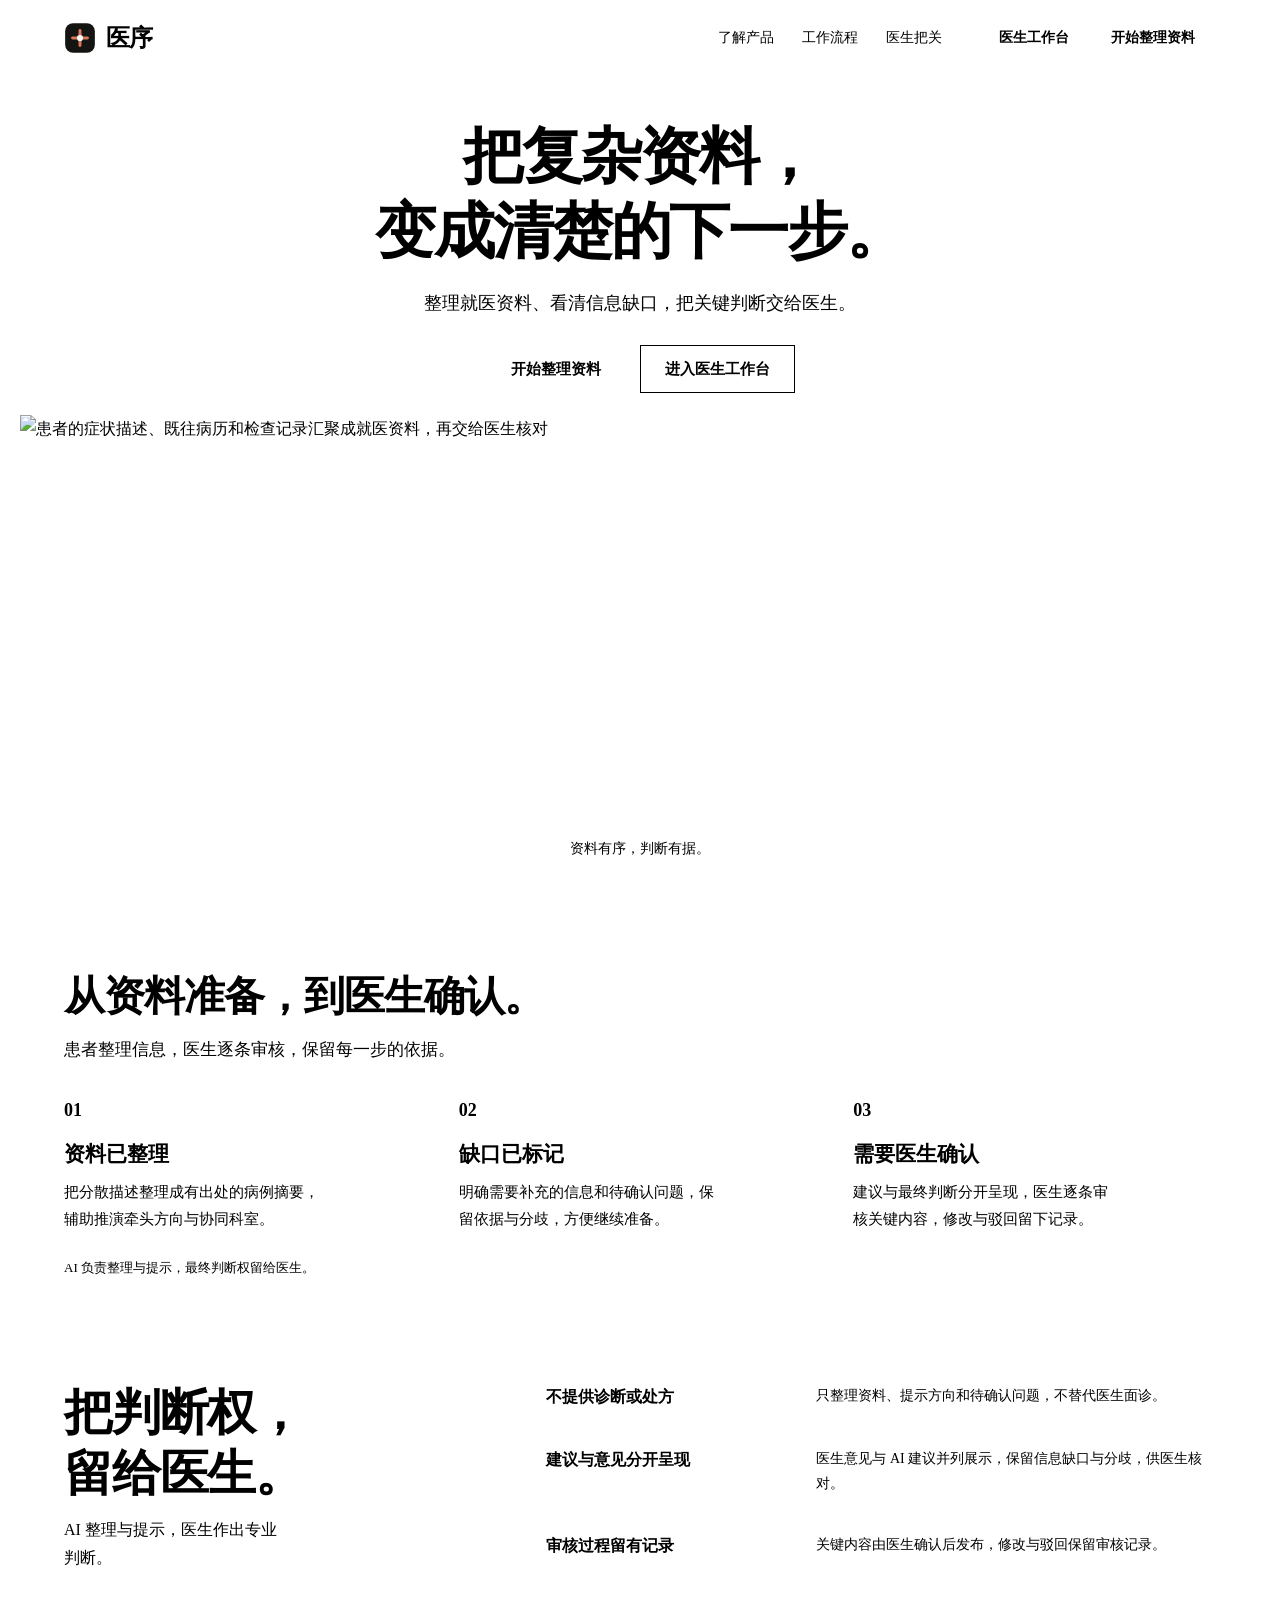
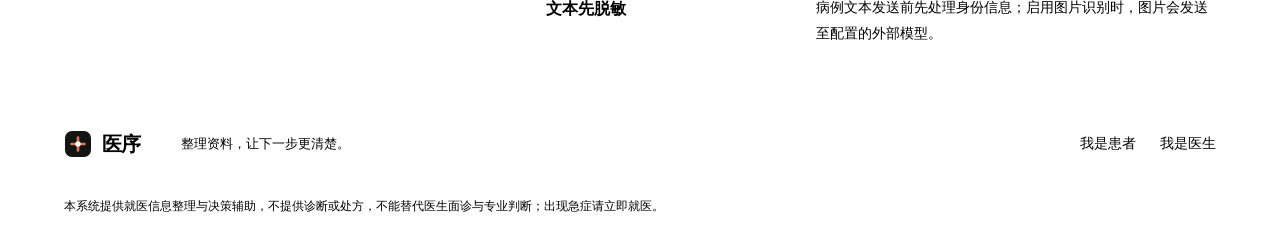
==== commit 8013e5e3: "fix: resolve audit findings and finalize competition source Lock published review rounds and serve i" ====
--- a/backend/templates/home.html
+++ b/backend/templates/home.html
@@ -263,7 +263,7 @@
         <div class="trust-point"><dt>不提供诊断或处方</dt><dd>只整理资料、提示方向和待确认问题，不替代医生面诊。</dd></div>
         <div class="trust-point"><dt>建议与意见分开呈现</dt><dd>医生意见与 AI 建议并列展示，保留信息缺口与分歧，供医生核对。</dd></div>
         <div class="trust-point"><dt>审核过程留有记录</dt><dd>关键内容由医生确认后发布，修改与驳回保留审核记录。</dd></div>
-        <div class="trust-point"><dt>隐私先脱敏</dt><dd>病例默认保存在本机，发送外部模型前先处理直接身份信息。</dd></div>
+        <div class="trust-point"><dt>文本先脱敏</dt><dd>病例文本发送前先处理身份信息；启用图片识别时，图片会发送至配置的外部模型。</dd></div>
       </dl>
     </div>
   </section>
